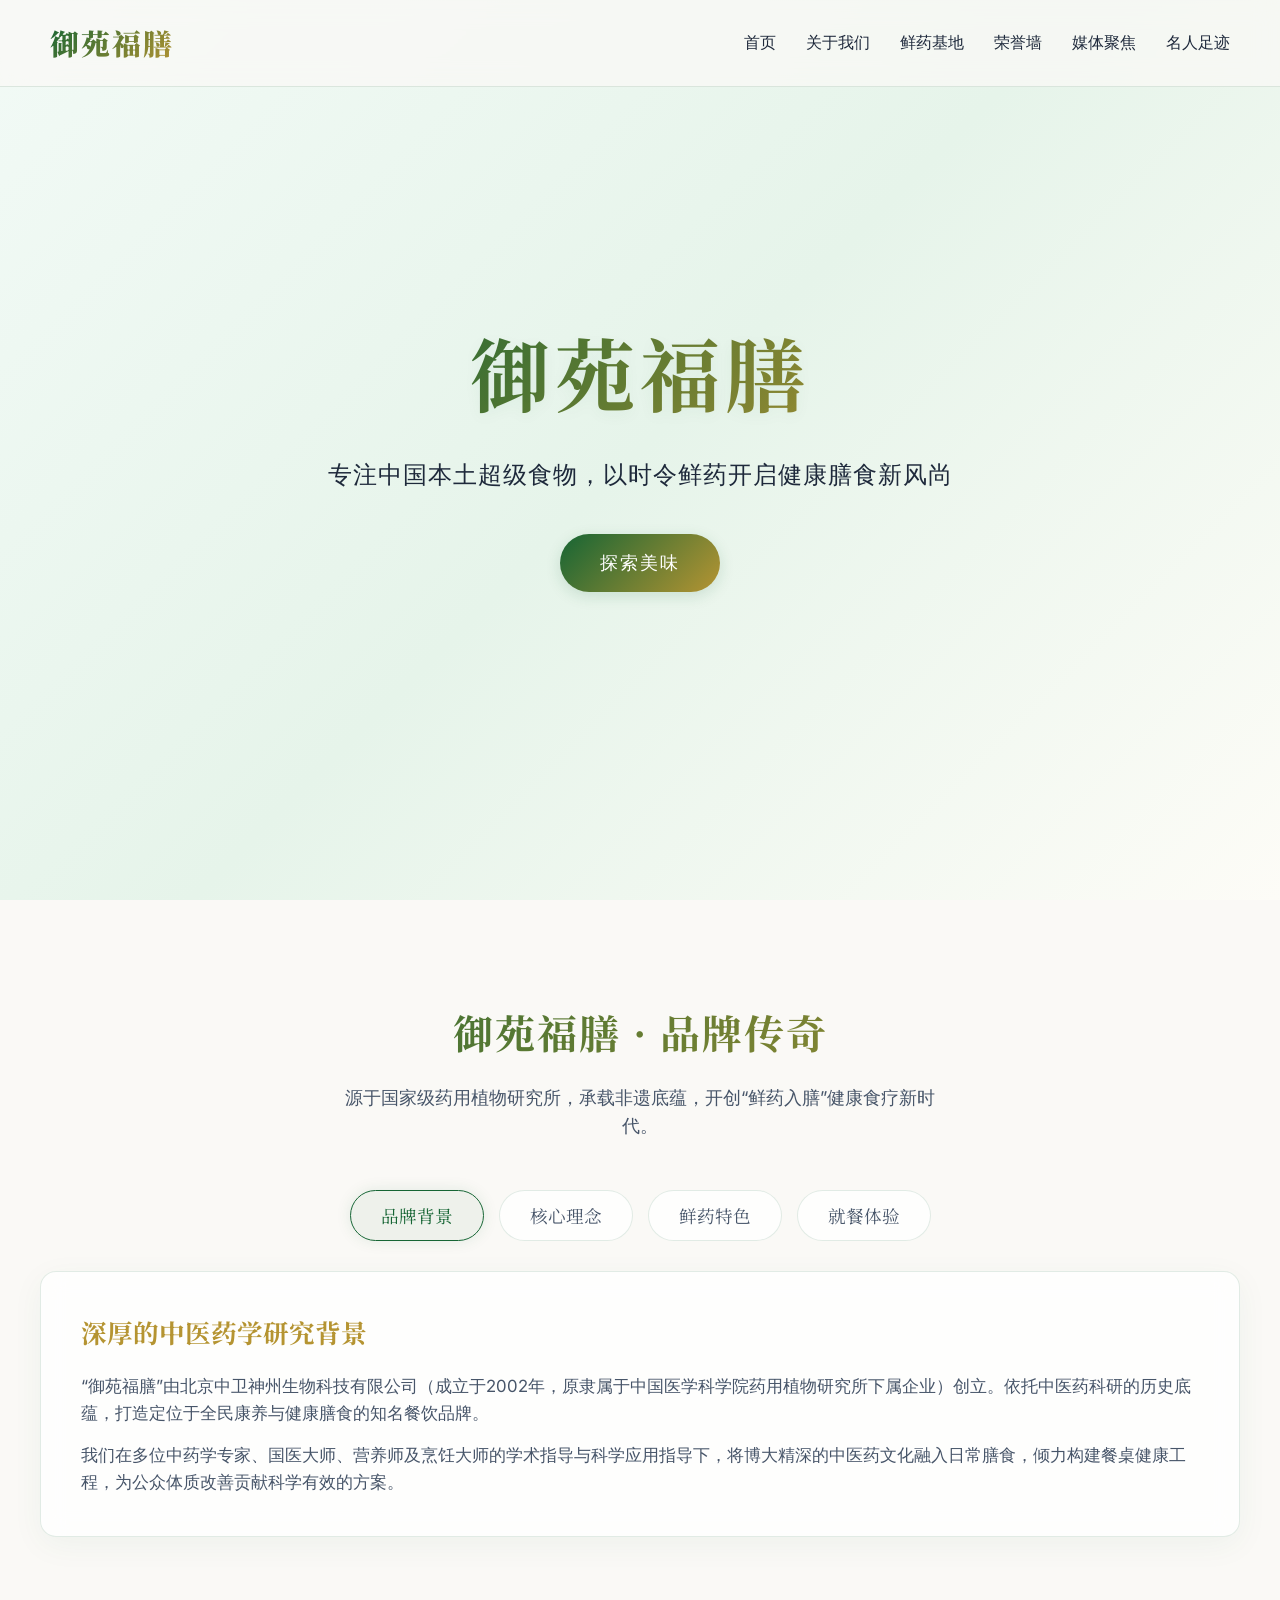
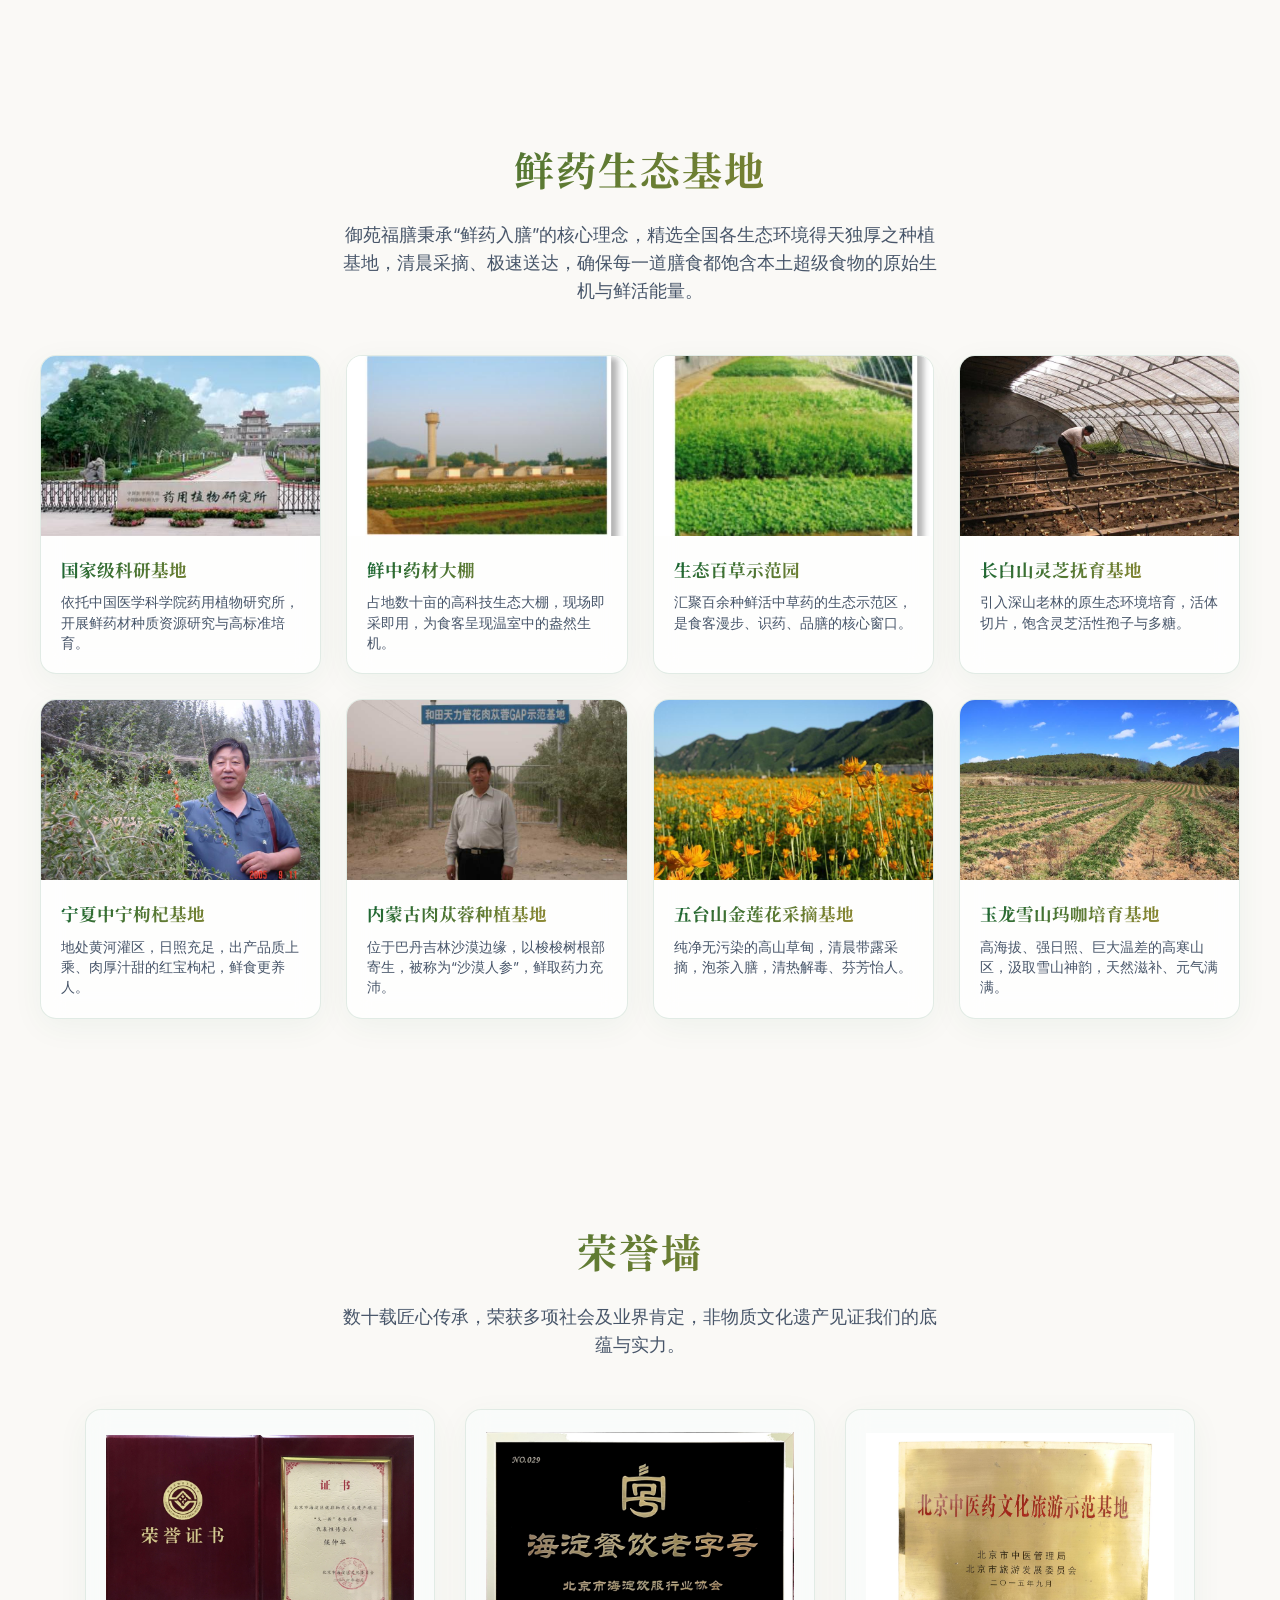
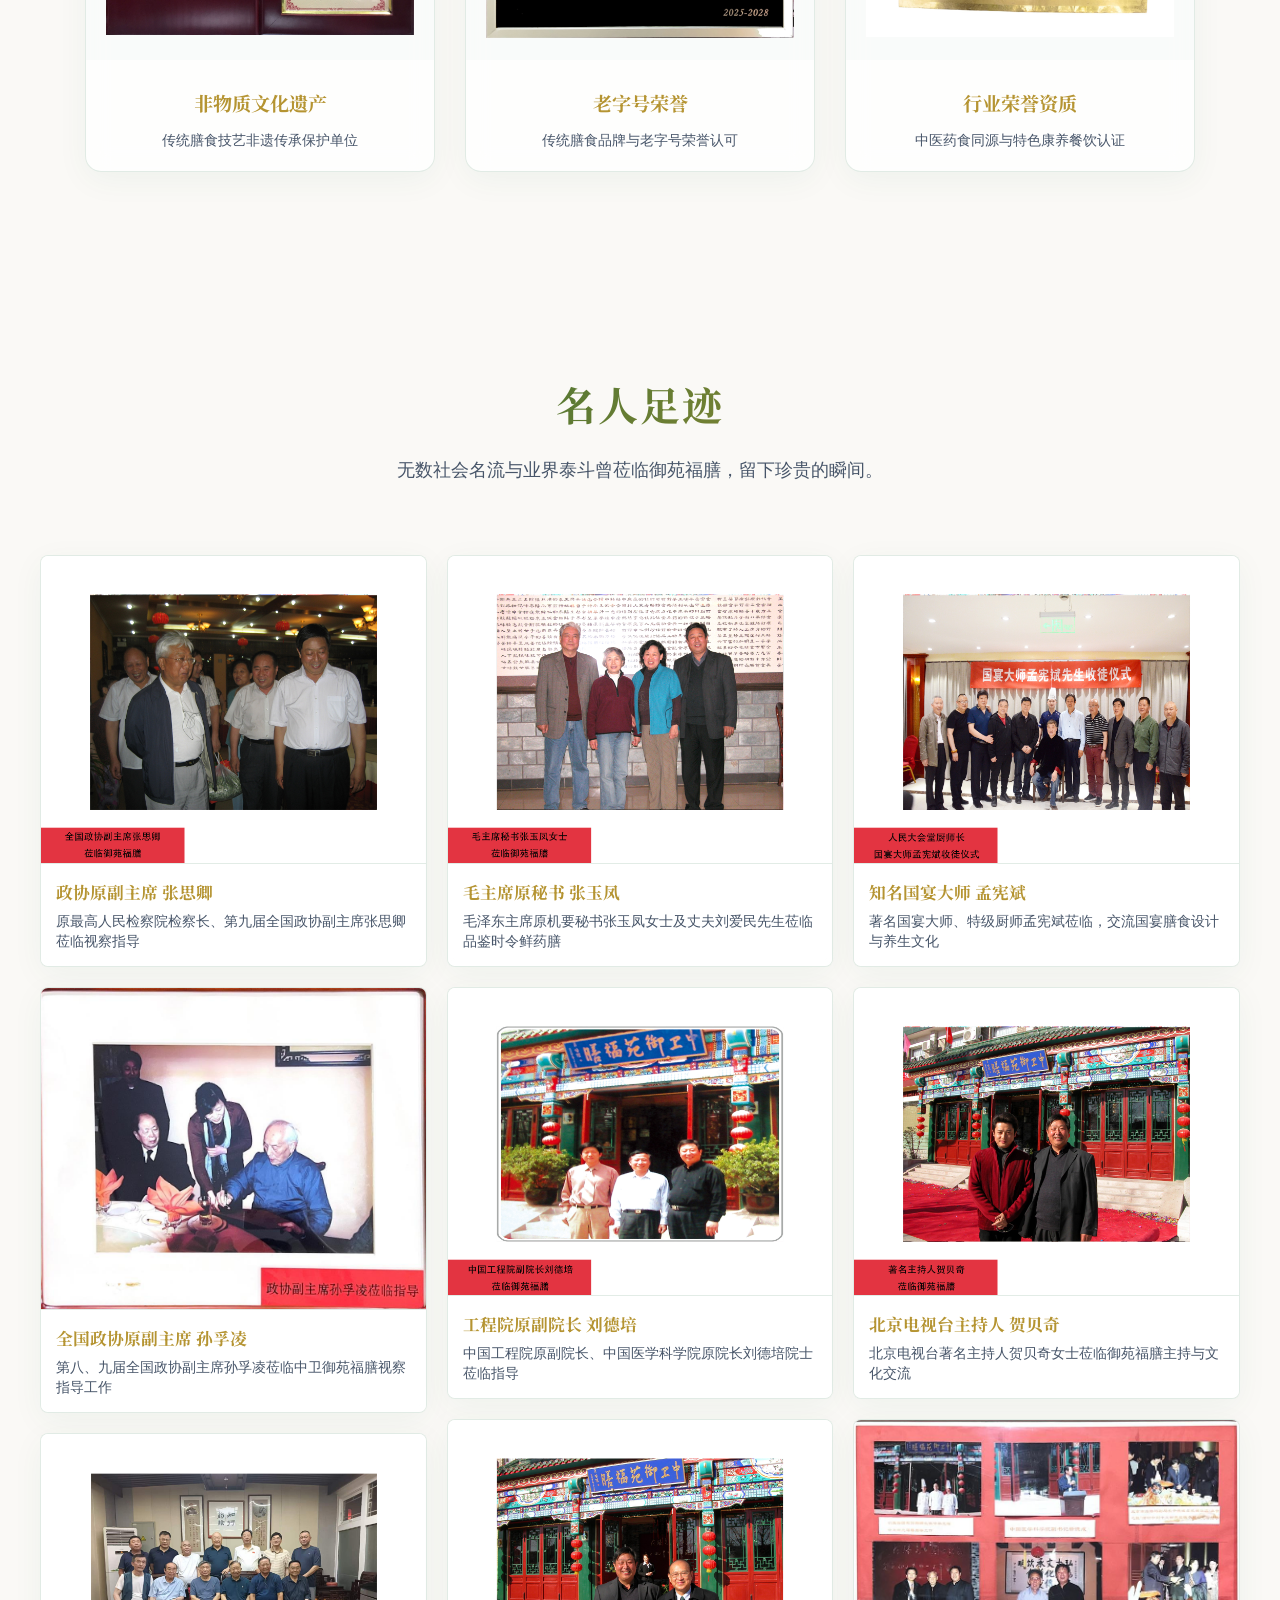
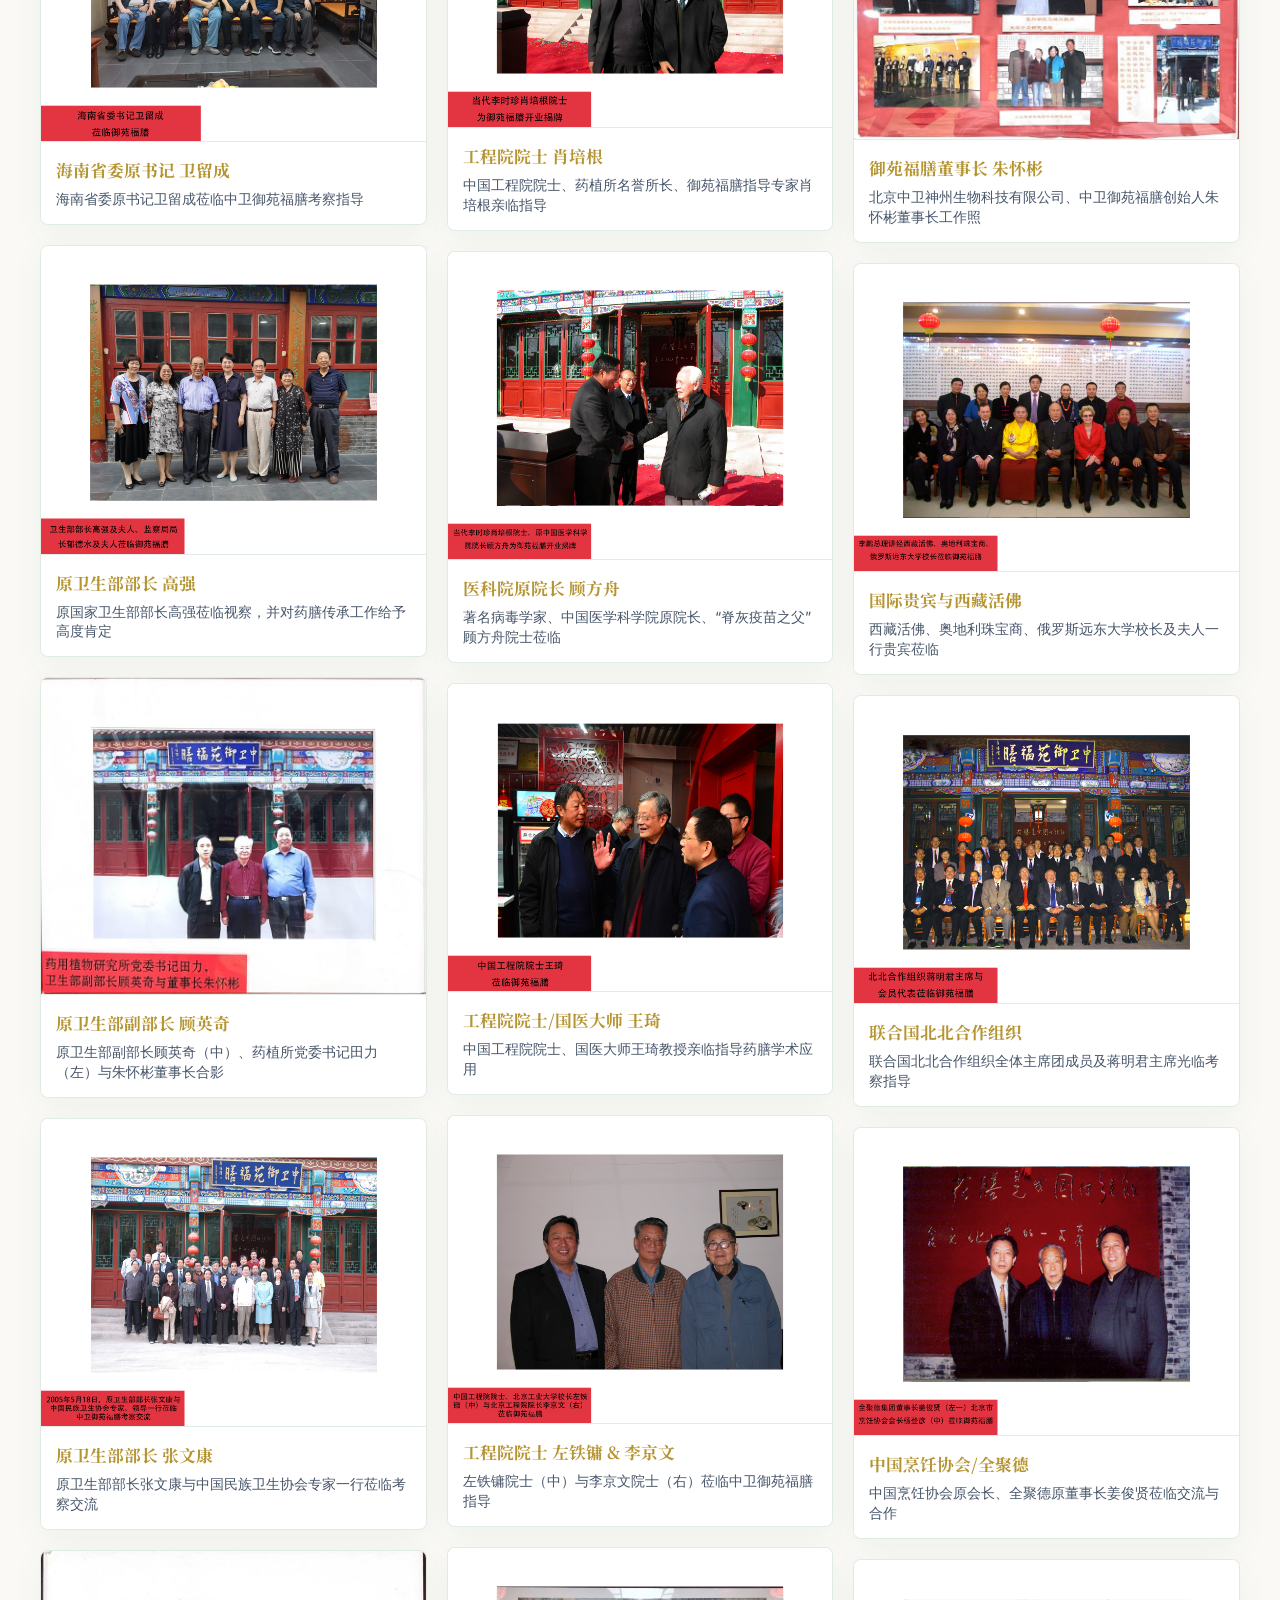
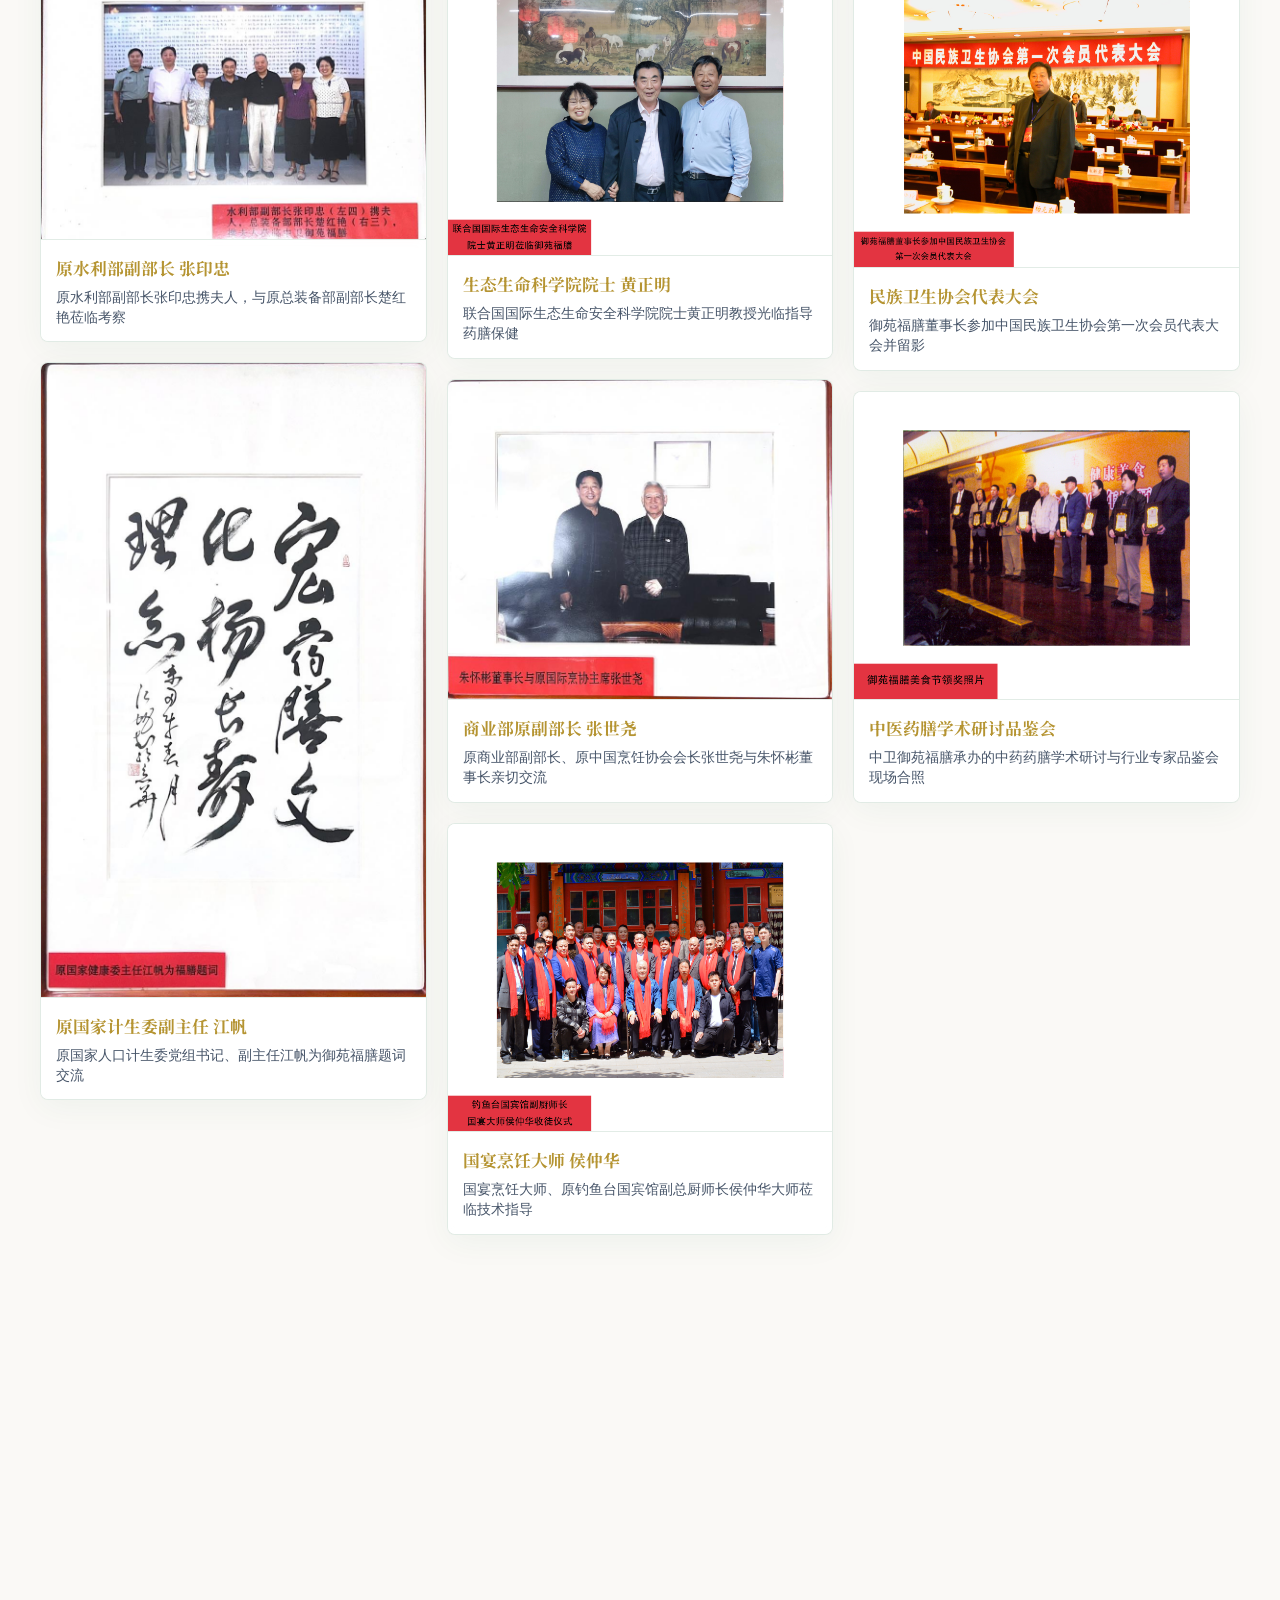
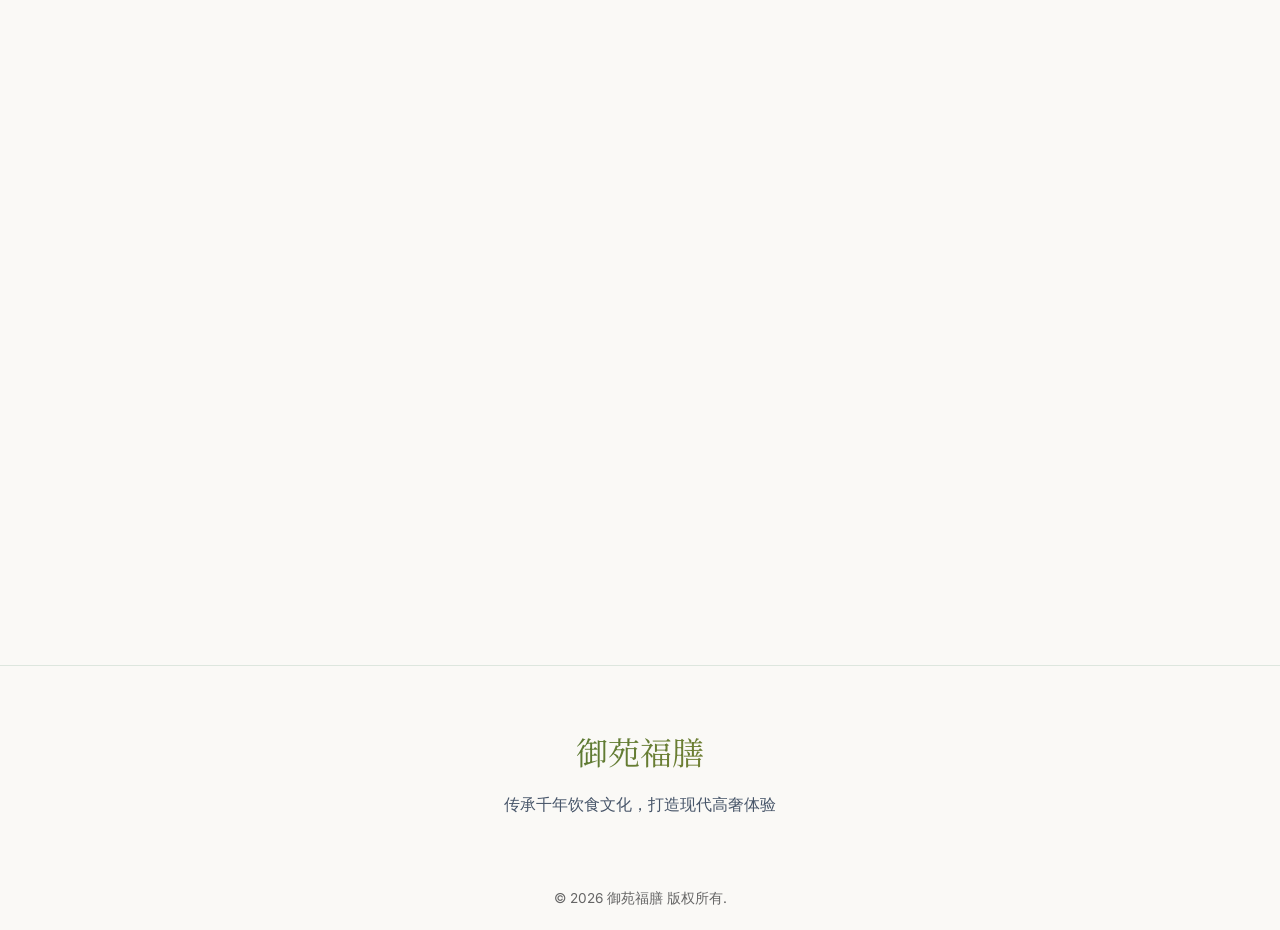
==== index.html @ 26eb7da8 "fix: restore original affiliation with IMPLAD and remove independent operational mention" ====
<!DOCTYPE html>
<html lang="zh-CN">
<head>
    <meta charset="UTF-8">
    <meta name="viewport" content="width=device-width, initial-scale=1.0">
    <title>御苑福膳 - 鲜药入膳，本土超级食物与健康饮食</title>
    <meta name="description" content="御苑福膳秉承“鲜药入膳”核心理念，专注于中国本土超级食物与时令健康饮食。现采鲜用，锁住草木的原始生机与鲜活能量。">
    <link rel="preconnect" href="https://fonts.googleapis.com">
    <link rel="preconnect" href="https://fonts.gstatic.com" crossorigin>
    <link href="https://fonts.googleapis.com/css2?family=Noto+Serif+SC:wght@400;700;900&family=Inter:wght@300;400;600&display=swap" rel="stylesheet">
    <link rel="stylesheet" href="css/styles.css">
</head>
<body>
    <!-- Background overlay for rich aesthetics -->
    <div class="bg-gradient-overlay"></div>

    <!-- Header -->
    <header id="header" class="glass-header">
        <div class="logo">御苑福膳</div>
        <nav>
            <ul class="nav-links">
                <li><a href="#hero">首页</a></li>
                <li><a href="#about">关于我们</a></li>
                <li><a href="#bases">鲜药基地</a></li>
                <li><a href="#honor">荣誉墙</a></li>
                <li><a href="#media">媒体聚焦</a></li>
                <li><a href="#celebrities">名人足迹</a></li>
            </ul>
        </nav>
    </header>

    <!-- Hero Section -->
    <section id="hero" class="hero-section">
        <div class="hero-content reveal">
            <h1 class="hero-title">御苑福膳</h1>
            <p class="hero-subtitle">专注中国本土超级食物，以时令鲜药开启健康膳食新风尚</p>
            <a href="#about" class="cta-button">探索美味</a>
        </div>
    </section>

    <!-- About Section -->
    <section id="about" class="section about-section">
        <div class="container reveal">
            <h2 class="section-title">御苑福膳 · 品牌传奇</h2>
            <p class="section-desc">源于国家级药用植物研究所，承载非遗底蕴，开创“鲜药入膳”健康食疗新时代。</p>
            
            <div class="about-tabs-container">
                <div class="about-tabs-header">
                    <button class="tab-btn active" data-tab="bg">品牌背景</button>
                    <button class="tab-btn" data-tab="philosophy">核心理念</button>
                    <button class="tab-btn" data-tab="features">鲜药特色</button>
                    <button class="tab-btn" data-tab="experience">就餐体验</button>
                </div>
                
                <div class="about-tabs-content">
                    <!-- 品牌背景 -->
                    <div class="tab-pane active" id="bg">
                        <div class="glass-card tab-card">
                            <h3>深厚的中医药学研究背景</h3>
                            <p>“御苑福膳”由北京中卫神州生物科技有限公司（成立于2002年，原隶属于中国医学科学院药用植物研究所下属企业）创立。依托中医药科研的历史底蕴，打造定位于全民康养与健康膳食的知名餐饮品牌。</p>
                            <p>我们在多位中药学专家、国医大师、营养师及烹饪大师的学术指导与科学应用指导下，将博大精深的中医药文化融入日常膳食，倾力构建餐桌健康工程，为公众体质改善贡献科学有效的方案。</p>
                        </div>
                    </div>
                    
                    <!-- 核心理念 -->
                    <div class="tab-pane" id="philosophy">
                        <div class="glass-card tab-card grid-2">
                            <div class="info-block">
                                <h3>企业文化与定位</h3>
                                <ul>
                                    <li><strong>企业愿景：</strong>成为中国中医药膳食康养应用的领航企业</li>
                                    <li><strong>品牌使命：</strong>弘扬中医药膳食文化，提升公众健康体质</li>
                                    <li><strong>核心价值：</strong>传承历史·创新发展，履行社会责任，实现合作共赢</li>
                                </ul>
                            </div>
                            <div class="info-block">
                                <h3>首创“鲜药入膳”</h3>
                                <p>作为<strong>“中国鲜药入膳第一家”</strong>，我们创新融合了《中医药饮食理论》、《中医服食养生理论》与《食疗理论》，开创了针对男女老幼、四季二十四节气的时令方、养生方与食疗方，让药膳真正走进广普人群的日常生活。</p>
                            </div>
                        </div>
                    </div>
                    
                    <!-- 鲜药特色 -->
                    <div class="tab-pane" id="features">
                        <div class="glass-card tab-card grid-2">
                            <div class="info-block">
                                <h3>鲜药入膳 · 现采现用</h3>
                                <p>御苑福膳最大的特色在于一个<strong>“鲜”</strong>字。我们直接依托高标准的鲜药材生态种植基地与大棚现场，做到现采现用，保留药材最为本真、活跃的生命力。</p>
                                <div class="herb-tags">
                                    <span>🌿 藿香</span>
                                    <span>🌿 紫苏</span>
                                    <span>🌿 玉竹</span>
                                    <span>🌿 薏苡仁</span>
                                    <span>🌿 地黄</span>
                                    <span>🌿 天麻</span>
                                    <span>🌿 金莲花</span>
                                    <span>🌿 灵芝</span>
                                    <span>🌿 西洋参</span>
                                </div>
                            </div>
                            <div class="info-block" style="display: flex; align-items: center; justify-content: center;">
                                <div class="base-card glass-card hover-glow" style="margin: 0; width: 100%; border-radius: 12px; cursor: pointer; overflow: hidden;">
                                    <img src="assets/images/基地/科研基地.jpg" alt="国家级中药研发生态基地一览" class="base-img" style="height: 180px; width: 100%; object-fit: cover; padding: 0; background: rgba(0,0,0,0.05);">
                                    <div class="base-info" style="padding: 12px 15px; text-align: left;">
                                        <h3 style="font-size: 1.05rem; margin-bottom: 5px; color: var(--primary-gold);">国家级鲜中药材基地一览</h3>
                                        <p style="font-size: 0.82rem; line-height: 1.3; margin: 0; color: var(--text-muted);">涵盖肖培根院士学术指导的灵芝、金莲花、枸杞等全国研发生态基地</p>
                                    </div>
                                </div>
                            </div>
                        </div>
                    </div>
                    
                    <!-- 就餐体验 -->
                    <div class="tab-pane" id="experience">
                        <div class="glass-card tab-card">
                            <h3>百草之中 独特的药膳艺术</h3>
                            <p>在御苑福膳，就餐不仅是一场味觉盛宴，更是一次文化洗礼。餐厅坐落于百草花园之中，设有独具特色的百草长廊与富有中药文化韵味的包间。</p>
                            <p><strong>堂食讲解服务：</strong>每一道鲜药膳上桌，均有专业讲解——带您亲手认识食材，了解其背后的中药典故与养生机理，真正做到“品其味道，知其文化”。</p>
                        </div>
                    </div>
                </div>
            </div>
        </div>
    </section>

    <!-- Bases Section -->
    <section id="bases" class="section bases-section">
        <div class="container reveal">
            <h2 class="section-title">鲜药生态基地</h2>
            <p class="section-desc">御苑福膳秉承“鲜药入膳”的核心理念，精选全国各生态环境得天独厚之种植基地，清晨采摘、极速送达，确保每一道膳食都饱含本土超级食物的原始生机与鲜活能量。</p>
            <div class="bases-grid">
                <!-- Base 1 -->
                <div class="base-card glass-card hover-glow">
                    <div class="base-img-container">
                        <img src="assets/images/基地/科研基地.jpg" alt="国家级科研基地" class="base-img" loading="lazy">
                    </div>
                    <div class="base-info">
                        <h3>国家级科研基地</h3>
                        <p>依托中国医学科学院药用植物研究所，开展鲜药材种质资源研究与高标准培育。</p>
                    </div>
                </div>
                <!-- Base 2 -->
                <div class="base-card glass-card hover-glow">
                    <div class="base-img-container">
                        <img src="assets/images/基地/鲜药材基地1.jpg" alt="鲜中药材大棚" class="base-img" loading="lazy">
                    </div>
                    <div class="base-info">
                        <h3>鲜中药材大棚</h3>
                        <p>占地数十亩的高科技生态大棚，现场即采即用，为食客呈现温室中的盎然生机。</p>
                    </div>
                </div>
                <!-- Base 3 -->
                <div class="base-card glass-card hover-glow">
                    <div class="base-img-container">
                        <img src="assets/images/基地/鲜药材基地2.jpg" alt="生态百草示范园" class="base-img" loading="lazy">
                    </div>
                    <div class="base-info">
                        <h3>生态百草示范园</h3>
                        <p>汇聚百余种鲜活中草药的生态示范区，是食客漫步、识药、品膳的核心窗口。</p>
                    </div>
                </div>
                <!-- Base 4 -->
                <div class="base-card glass-card hover-glow">
                    <div class="base-img-container">
                        <img src="assets/images/基地/灵芝基地.jpg" alt="长白山灵芝抚育基地" class="base-img" loading="lazy">
                    </div>
                    <div class="base-info">
                        <h3>长白山灵芝抚育基地</h3>
                        <p>引入深山老林的原生态环境培育，活体切片，饱含灵芝活性孢子与多糖。</p>
                    </div>
                </div>
                <!-- Base 5 -->
                <div class="base-card glass-card hover-glow">
                    <div class="base-img-container">
                        <img src="assets/images/基地/枸杞基地.jpg" alt="宁夏中宁枸杞基地" class="base-img" loading="lazy">
                    </div>
                    <div class="base-info">
                        <h3>宁夏中宁枸杞基地</h3>
                        <p>地处黄河灌区，日照充足，出产品质上乘、肉厚汁甜的红宝枸杞，鲜食更养人。</p>
                    </div>
                </div>
                <!-- Base 6 -->
                <div class="base-card glass-card hover-glow">
                    <div class="base-img-container">
                        <img src="assets/images/基地/肉苁蓉基地.jpg" alt="内蒙古肉苁蓉种植基地" class="base-img" loading="lazy">
                    </div>
                    <div class="base-info">
                        <h3>内蒙古肉苁蓉种植基地</h3>
                        <p>位于巴丹吉林沙漠边缘，以梭梭树根部寄生，被称为“沙漠人参”，鲜取药力充沛。</p>
                    </div>
                </div>
                <!-- Base 7 -->
                <div class="base-card glass-card hover-glow">
                    <div class="base-img-container">
                        <img src="assets/images/基地/金莲花基地.jpg" alt="五台山金莲花采摘基地" class="base-img" loading="lazy">
                    </div>
                    <div class="base-info">
                        <h3>五台山金莲花采摘基地</h3>
                        <p>纯净无污染的高山草甸，清晨带露采摘，泡茶入膳，清热解毒、芬芳怡人。</p>
                    </div>
                </div>
                <!-- Base 8 -->
                <div class="base-card glass-card hover-glow">
                    <div class="base-img-container">
                        <img src="assets/images/基地/玛咖基地.jpg" alt="玉龙雪山玛咖培育基地" class="base-img" loading="lazy">
                    </div>
                    <div class="base-info">
                        <h3>玉龙雪山玛咖培育基地</h3>
                        <p>高海拔、强日照、巨大温差的高寒山区，汲取雪山神韵，天然滋补、元气满满。</p>
                    </div>
                </div>
            </div>
        </div>
    </section>

    <!-- Honor Wall Section -->
    <section id="honor" class="section honor-section">
        <div class="container reveal">
            <h2 class="section-title">荣誉墙</h2>
            <p class="section-desc">数十载匠心传承，荣获多项社会及业界肯定，非物质文化遗产见证我们的底蕴与实力。</p>
            <div class="honor-grid">
                <div class="honor-card glass-card hover-glow">
                    <img src="assets/images/非遗证书.jpg" alt="非物质文化遗产证书" class="honor-img">
                    <div class="honor-info">
                        <h3>非物质文化遗产</h3>
                        <p>传统膳食技艺非遗传承保护单位</p>
                    </div>
                </div>
                <div class="honor-card glass-card hover-glow">
                    <img src="assets/images/老字号.jpg" alt="老字号荣誉证书" class="honor-img">
                    <div class="honor-info">
                        <h3>老字号荣誉</h3>
                        <p>传统膳食品牌与老字号荣誉认可</p>
                    </div>
                </div>
                <div class="honor-card glass-card hover-glow">
                    <img src="assets/images/荣誉.JPG" alt="行业荣誉牌匾" class="honor-img">
                    <div class="honor-info">
                        <h3>行业荣誉资质</h3>
                        <p>中医药食同源与特色康养餐饮认证</p>
                    </div>
                </div>
            </div>
        </div>
    </section>



    <!-- Celebrity Photo Wall Section -->
    <section id="celebrities" class="section celebrity-section">
        <div class="container reveal">
            <h2 class="section-title">名人足迹</h2>
            <p class="section-desc">无数社会名流与业界泰斗曾莅临御苑福膳，留下珍贵的瞬间。</p>
            
            <div class="masonry-grid" id="photo-wall">
                <!-- ================= 1. 政治与历史要员 ================= -->
                <!-- 张思卿 -->
                <div class="masonry-item glass-card photo-card">
                    <img src="assets/images/张思卿.jpg" alt="张思卿" loading="lazy">
                    <div class="photo-caption">
                        <h4>政协原副主席 张思卿</h4>
                        <p>原最高人民检察院检察长、第九届全国政协副主席张思卿莅临视察指导</p>
                    </div>
                </div>
                <!-- 孙孚凌 -->
                <div class="masonry-item glass-card photo-card">
                    <img src="assets/images/孙孚凌.jpg" alt="孙孚凌" loading="lazy">
                    <div class="photo-caption">
                        <h4>全国政协原副主席 孙孚凌</h4>
                        <p>第八、九届全国政协副主席孙孚凌莅临中卫御苑福膳视察指导工作</p>
                    </div>
                </div>
                <!-- 卫留成 -->
                <div class="masonry-item glass-card photo-card">
                    <img src="assets/images/海南省委书记卫留成莅临御苑福膳.jpg" alt="卫留成" loading="lazy">
                    <div class="photo-caption">
                        <h4>海南省委原书记 卫留成</h4>
                        <p>海南省委原书记卫留成莅临中卫御苑福膳考察指导</p>
                    </div>
                </div>
                <!-- 高强 -->
                <div class="masonry-item glass-card photo-card">
                    <img src="assets/images/高强.jpg" alt="高强" loading="lazy">
                    <div class="photo-caption">
                        <h4>原卫生部部长 高强</h4>
                        <p>原国家卫生部部长高强莅临视察，并对药膳传承工作给予高度肯定</p>
                    </div>
                </div>
                <!-- 顾英奇 -->
                <div class="masonry-item glass-card photo-card">
                    <img src="assets/images/顾英奇.jpg" alt="顾英奇" loading="lazy">
                    <div class="photo-caption">
                        <h4>原卫生部副部长 顾英奇</h4>
                        <p>原卫生部副部长顾英奇（中）、药植所党委书记田力（左）与朱怀彬董事长合影</p>
                    </div>
                </div>
                <!-- 张文康 -->
                <div class="masonry-item glass-card photo-card">
                    <img src="assets/images/2005年5月18日，原卫生部部长张文康与中国民族卫生协会专家、领导一行莅临中卫御苑福膳考察交流.jpg" alt="张文康" loading="lazy">
                    <div class="photo-caption">
                        <h4>原卫生部部长 张文康</h4>
                        <p>原卫生部部长张文康与中国民族卫生协会专家一行莅临考察交流</p>
                    </div>
                </div>
                <!-- 张印忠 -->
                <div class="masonry-item glass-card photo-card">
                    <img src="assets/images/张印忠.jpg" alt="张印忠" loading="lazy">
                    <div class="photo-caption">
                        <h4>原水利部副部长 张印忠</h4>
                        <p>原水利部副部长张印忠携夫人，与原总装备部副部长楚红艳莅临考察</p>
                    </div>
                </div>
                <!-- 江帆 -->
                <div class="masonry-item glass-card photo-card">
                    <img src="assets/images/江帆.jpg" alt="江帆" loading="lazy">
                    <div class="photo-caption">
                        <h4>原国家计生委副主任 江帆</h4>
                        <p>原国家人口计生委党组书记、副主任江帆为御苑福膳题词交流</p>
                    </div>
                </div>
                <!-- 张玉凤 -->
                <div class="masonry-item glass-card photo-card">
                    <img src="assets/images/张玉凤.jpg" alt="张玉凤" loading="lazy">
                    <div class="photo-caption">
                        <h4>毛主席原秘书 张玉凤</h4>
                        <p>毛泽东主席原机要秘书张玉凤女士及丈夫刘爱民先生莅临品鉴时令鲜药膳</p>
                    </div>
                </div>

                <!-- ================= 2. 科学、医学与中医药界专家 ================= -->
                <!-- 刘德培 -->
                <div class="masonry-item glass-card photo-card">
                    <img src="assets/images/中国工程院副院长刘德培莅临御苑福膳.jpg" alt="刘德培" loading="lazy">
                    <div class="photo-caption">
                        <h4>工程院原副院长 刘德培</h4>
                        <p>中国工程院原副院长、中国医学科学院原院长刘德培院士莅临指导</p>
                    </div>
                </div>
                <!-- 肖培根 -->
                <div class="masonry-item glass-card photo-card">
                    <img src="assets/images/肖培根院士.jpg" alt="肖培根" loading="lazy">
                    <div class="photo-caption">
                        <h4>工程院院士 肖培根</h4>
                        <p>中国工程院院士、药植所名誉所长、御苑福膳指导专家肖培根亲临指导</p>
                    </div>
                </div>
                <!-- 顾方舟 -->
                <div class="masonry-item glass-card photo-card">
                    <img src="assets/images/顾方舟.jpg" alt="顾方舟" loading="lazy">
                    <div class="photo-caption">
                        <h4>医科院原院长 顾方舟</h4>
                        <p>著名病毒学家、中国医学科学院原院长、“脊灰疫苗之父”顾方舟院士莅临</p>
                    </div>
                </div>
                <!-- 王琦 -->
                <div class="masonry-item glass-card photo-card">
                    <img src="assets/images/中国工程院院士王琦莅临御苑福膳.jpg" alt="王琦" loading="lazy">
                    <div class="photo-caption">
                        <h4>工程院院士/国医大师 王琦</h4>
                        <p>中国工程院院士、国医大师王琦教授亲临指导药膳学术应用</p>
                    </div>
                </div>
                <!-- 左铁镛与李京文 -->
                <div class="masonry-item glass-card photo-card">
                    <img src="assets/images/中国工程院院士、北京工业大学校长左铁镛（中）与北京工程院院长李京文（右） 莅临御苑福膳.jpg" alt="左铁镛 李京文" loading="lazy">
                    <div class="photo-caption">
                        <h4>工程院院士 左铁镛 & 李京文</h4>
                        <p>左铁镛院士（中）与李京文院士（右）莅临中卫御苑福膳指导</p>
                    </div>
                </div>
                <!-- 黄正明 -->
                <div class="masonry-item glass-card photo-card">
                    <img src="assets/images/黄正明院士.jpg" alt="黄正明" loading="lazy">
                    <div class="photo-caption">
                        <h4>生态生命科学院院士 黄正明</h4>
                        <p>联合国国际生态生命安全科学院院士黄正明教授光临指导药膳保健</p>
                    </div>
                </div>

                <!-- ================= 3. 专业领域与媒体名流 ================= -->
                <!-- 张世尧 -->
                <div class="masonry-item glass-card photo-card">
                    <img src="assets/images/张世尧.jpg" alt="张世尧" loading="lazy">
                    <div class="photo-caption">
                        <h4>商业部原副部长 张世尧</h4>
                        <p>原商业部副部长、原中国烹饪协会会长张世尧与朱怀彬董事长亲切交流</p>
                    </div>
                </div>
                <!-- 侯仲华 -->
                <div class="masonry-item glass-card photo-card">
                    <img src="assets/images/侯仲华.jpg" alt="侯仲华" loading="lazy">
                    <div class="photo-caption">
                        <h4>国宴烹饪大师 侯仲华</h4>
                        <p>国宴烹饪大师、原钓鱼台国宾馆副总厨师长侯仲华大师莅临技术指导</p>
                    </div>
                </div>
                <!-- 孟宪斌 -->
                <div class="masonry-item glass-card photo-card">
                    <img src="assets/images/孟宪斌.jpg" alt="孟宪斌" loading="lazy">
                    <div class="photo-caption">
                        <h4>知名国宴大师 孟宪斌</h4>
                        <p>著名国宴大师、特级厨师孟宪斌莅临，交流国宴膳食设计与养生文化</p>
                    </div>
                </div>
                <!-- 贺贝奇 -->
                <div class="masonry-item glass-card photo-card">
                    <img src="assets/images/著名主持人贺贝奇莅临御苑福膳.jpg" alt="贺贝奇" loading="lazy">
                    <div class="photo-caption">
                        <h4>北京电视台主持人 贺贝奇</h4>
                        <p>北京电视台著名主持人贺贝奇女士莅临御苑福膳主持与文化交流</p>
                    </div>
                </div>
                <!-- 朱怀彬 -->
                <div class="masonry-item glass-card photo-card">
                    <img src="assets/images/朱怀彬.jpg" alt="朱怀彬" loading="lazy">
                    <div class="photo-caption">
                        <h4>御苑福膳董事长 朱怀彬</h4>
                        <p>北京中卫神州生物科技有限公司、中卫御苑福膳创始人朱怀彬董事长工作照</p>
                    </div>
                </div>

                <!-- ================= 4. 团体合照、外宾与活动 ================= -->
                <!-- 西藏活佛及外宾 -->
                <div class="masonry-item glass-card photo-card">
                    <img src="assets/images/西藏活佛、奥地利珠宝商、俄罗斯远东大学及夫人.jpg" alt="外宾与活佛" loading="lazy">
                    <div class="photo-caption">
                        <h4>国际贵宾与西藏活佛</h4>
                        <p>西藏活佛、奥地利珠宝商、俄罗斯远东大学校长及夫人一行贵宾莅临</p>
                    </div>
                </div>
                <!-- 北北合作组织 -->
                <div class="masonry-item glass-card photo-card">
                    <img src="assets/images/北北合作组织.jpg" alt="北北合作组织" loading="lazy">
                    <div class="photo-caption">
                        <h4>联合国北北合作组织</h4>
                        <p>联合国北北合作组织全体主席团成员及蒋明君主席光临考察指导</p>
                    </div>
                </div>
                <!-- 全聚德 -->
                <div class="masonry-item glass-card photo-card">
                    <img src="assets/images/全聚德.jpg" alt="全聚德" loading="lazy">
                    <div class="photo-caption">
                        <h4>中国烹饪协会/全聚德</h4>
                        <p>中国烹饪协会原会长、全聚德原董事长姜俊贤莅临交流与合作</p>
                    </div>
                </div>
                <!-- 民族卫生协会大会 -->
                <div class="masonry-item glass-card photo-card">
                    <img src="assets/images/御苑福膳董事长参加中国民族卫生协会第一次会员代表大会.jpg" alt="代表大会" loading="lazy">
                    <div class="photo-caption">
                        <h4>民族卫生协会代表大会</h4>
                        <p>御苑福膳董事长参加中国民族卫生协会第一次会员代表大会并留影</p>
                    </div>
                </div>
                <!-- 未标题-1 -->
                <div class="masonry-item glass-card photo-card">
                    <img src="assets/images/未标题-1.jpg" alt="药膳品鉴研讨会" loading="lazy">
                    <div class="photo-caption">
                        <h4>中医药膳学术研讨品鉴会</h4>
                        <p>中卫御苑福膳承办的中药药膳学术研讨与行业专家品鉴会现场合照</p>
                    </div>
                </div>
            </div>
        </div>
    </section>

    <!-- Media Section -->
    <section id="media" class="section media-section">
        <div class="container reveal">
            <h2 class="section-title">媒体聚焦</h2>
            <p class="section-desc">御苑福膳“药食同源”与“鲜药入膳”新实践获得央视、北京卫视、新华社、人民网及多家权威媒体的报道。</p>
            
            <div class="media-tabs-header">
                <button class="media-tab-btn active" data-media-filter="all">全部报道</button>
                <button class="media-tab-btn" data-media-filter="cctv">央视 & 外宣</button>
                <button class="media-tab-btn" data-media-filter="brtv">北京卫视 (BRTV)</button>
                <button class="media-tab-btn" data-media-filter="press">图文 & 人物纪</button>
            </div>
            
            <div class="media-grid">
                <!-- CCTV & CGTN Group -->
                <div class="media-card glass-card hover-glow" data-category="cctv">
                    <div class="media-badge video">外宣报道</div>
                    <h3>CGTN 西语频道外宣专题</h3>
                    <p>“民生中国：药食同源的传统新实践”专题片面向全球播送，宣传御苑福膳鲜药入膳健康餐饮模式。</p>
                    <div style="display: flex; gap: 15px; flex-wrap: wrap;">
                        <a href="https://weibo.com/tv/show/1034:4874071587094551?from=old_pc_videoshow" target="_blank" class="media-link" style="padding-bottom: 0;">微博视频 ↗</a>
                        <a href="https://espanol.cgtn.com/news/2023-02-28/1630400188133986306/index.html%20" target="_blank" class="media-link" style="color: var(--primary-gold); padding-bottom: 0;">官方网页 ↗</a>
                    </div>
                </div>

                <div class="media-card glass-card hover-glow" data-category="cctv">
                    <div class="media-badge video">视频直播</div>
                    <h3>CCTV 央视频特别直播</h3>
                    <p>“以鲜药入膳，做十一假日美食”特别直播。央视知名主持人王曦梁亲临现场，录制药膳养生体验。</p>
                    <a href="https://www.yangshipin.cn/video/home?vid=u000011mgnb" target="_blank" class="media-link">前往央视频 ↗</a>
                </div>

                <div class="media-card glass-card hover-glow" data-category="cctv">
                    <div class="media-badge video">视频报道</div>
                    <h3>人民日报 App《万象中国》</h3>
                    <p>人民网与《万象中国》推出系列专题片“美味的药：良药可口，药食同源”，深度解构本土超级食物与鲜药入膳的独特魅力。</p>
                    <a href="https://wap.peopleapp.com/video/rmh32607698/rmh32607698" target="_blank" class="media-link">观看视频 ↗</a>
                </div>

                <div class="media-card glass-card hover-glow" data-category="cctv">
                    <div class="media-badge video">电视报道</div>
                    <h3>CCTV-10《味道》养生药膳</h3>
                    <p>快手“新华社快看”转发专题，点赞推荐御苑福膳为“北京首屈一指的养生药膳”。</p>
                    <span class="media-link" style="color: var(--text-muted); border: none; cursor: default;">新华社快看报道</span>
                </div>

                <div class="media-card glass-card hover-glow" data-category="cctv">
                    <div class="media-badge video">电视节目</div>
                    <h3>CCTV-1《夕阳红》清明美食</h3>
                    <p>2025年清明特别节目“浪漫节气·清明 -- 美食篇”，专访并探索传统二十四节气养生药膳技艺。</p>
                    <a href="https://tv.cctv.cn/2025/04/01/VIDEN6nnQKnbPtwBYxemV2hz250401.shtml?spm=C81395.P1fJ1RK9RcXH.EAAvCzhVPKf7.32" target="_blank" class="media-link">观看视频 ↗</a>
                </div>

                <div class="media-card glass-card hover-glow" data-category="cctv">
                    <div class="media-badge video">电视节目</div>
                    <h3>CCTV-1《夕阳红》谷雨美食</h3>
                    <p>2025年谷雨特别节目“浪漫节气·谷雨 -- 美食篇”，科普谷雨时节调理进补法及药理膳食调和。</p>
                    <a href="https://tv.cctv.cn/2025/04/19/VIDEhnWyrd3Vumy3KyGQz2rD250419.shtml" target="_blank" class="media-link">观看视频 ↗</a>
                </div>

                <div class="media-card glass-card hover-glow" data-category="cctv">
                    <div class="media-badge video">电视节目</div>
                    <h3>CCTV-1《夕阳红》立夏养生</h3>
                    <p>2025年立夏特别节目“浪漫节气·立夏 -- 美食养生”，传授立夏消暑、鲜药入膳的膳食方。</p>
                    <a href="https://tv.cctv.cn/2025/05/07/VIDE88ZlAMVmQnViGR7yhutI250507.shtml" target="_blank" class="media-link">观看视频 ↗</a>
                </div>

                <div class="media-card glass-card hover-glow" data-category="cctv">
                    <div class="media-badge video">电视节目</div>
                    <h3>CCTV-1《夕阳红>小满养生</h3>
                    <p>2025年小满特别节目“浪漫节气·小满 -- 美食养生”，现场连线介绍时令养心健脾食疗法。</p>
                    <a href="https://m.yangshipin.cn/portrait_video?vid=v000046rf1t&cid=ct0zpchir5wprcg&pageContext=btype%3Dforum%26cpid%3D18141107193779522%26ctype%3Dcpid%26from%3D100013%26state%3Dinit%26ts%3D1747970089%26vid%3Dv000046rf1t" target="_blank" class="media-link">前往央视频 ↗</a>
                </div>

                <!-- BRTV Group -->
                <div class="media-card glass-card hover-glow" data-category="brtv">
                    <div class="media-badge video">视频报道</div>
                    <h3>BRTV《气象观天下》清明美食</h3>
                    <p>北京电视台栏目组现场拍摄，特邀非遗传承人侯仲华大师作为特邀嘉宾讲解清明时令养生药膳。</p>
                    <a href="https://item.btime.com/23mqa66mteu42l7flcm8c6e93n9" target="_blank" class="media-link">观看视频 ↗</a>
                </div>

                <div class="media-card glass-card hover-glow" data-category="brtv">
                    <div class="media-badge video">视频报道</div>
                    <h3>BRTV《气象观天下》端午艾草</h3>
                    <p>端午节气特别节目“碧艾香蒲处处忙，五月初五艾草香”。现场拍摄端午艾草入膳与养生调理。</p>
                    <a href="https://item.btime.com/270npqm0c1bvg7skepued5bcn9t" target="_blank" class="media-link">观看视频 ↗</a>
                </div>

                <div class="media-card glass-card hover-glow" data-category="brtv">
                    <div class="media-badge video">视频报道</div>
                    <h3>BRTV《气象观天下》端午缠角粽</h3>
                    <p>端午节气特别科普“五月榴花妖艳烘，五色新丝缠角粽”，详细解密粽膳膳食养生知识。</p>
                    <a href="https://item.btime.com/279bbb6ojj52djsmjf02vpeu1l0" target="_blank" class="media-link">观看视频 ↗</a>
                </div>

                <div class="media-card glass-card hover-glow" data-category="brtv">
                    <div class="media-badge video">视频报道</div>
                    <h3>BRTV《气象观天下》惊蛰龙抬头</h3>
                    <p>惊蛰民俗养生节目“春雷响，万物长，惊蛰遇上龙抬头”，现场演示阳春惊蛰节气食疗膳食方案。</p>
                    <a href="https://item.btime.com/23pvickatrh00ij5tf3lotf1ck0" target="_blank" class="media-link">观看视频 ↗</a>
                </div>

                <div class="media-card glass-card hover-glow" data-category="brtv">
                    <div class="media-badge video">视频报道</div>
                    <h3>BRTV《气象观天下》话清明</h3>
                    <p>清明气象文化专题节目“人间四月天，寄情话清明”，详细解析清明假期前后的中医健康进补建议。</p>
                    <a href="https://item.btime.com/223t1jhs2icmtf45d9ii4fuqtgk" target="_blank" class="media-link">观看视频 ↗</a>
                </div>

                <div class="media-card glass-card hover-glow" data-category="brtv">
                    <div class="media-badge video">视频报道</div>
                    <h3>BRTV《气象观天下》冬至小团圆</h3>
                    <p>冬至气象科普特别节目“冬至大如年，人间小团圆”，细致讲解我国南北冬至药膳习俗与养生方。</p>
                    <a href="https://item.btime.com/276borr6am09639jlvj3s7tf9cd" target="_blank" class="media-link">观看视频 ↗</a>
                </div>

                <div class="media-card glass-card hover-glow" data-category="brtv">
                    <div class="media-badge video">视频报道</div>
                    <h3>BRTV《气象观天下》冬至好时光</h3>
                    <p>冬至民俗养生节目“围炉赏景话民俗，莫要辜负冬至好时光”，现场展示严冬进补的中医药理机制。</p>
                    <a href="https://item.btime.com/2616fo3cp25rj4g590qtn0iso1r" target="_blank" class="media-link">观看视频 ↗</a>
                </div>

                <!-- Press / Figure Profiles Group -->
                <div class="media-card glass-card hover-glow" data-category="press">
                    <div class="media-badge article">图文报道</div>
                    <h3>北京旅游网官方专题报道</h3>
                    <p>中卫御苑福膳成功入选“北京入境旅游新兴文化和旅游目的地”官方推荐名单（中医药健康篇）。</p>
                    <a href="https://www.visitbeijing.com.cn/article/4CWhenvvONV" target="_blank" class="media-link">阅读全文 ↗</a>
                </div>

                <div class="media-card glass-card hover-glow" data-category="press">
                    <div class="media-badge article">图文报道</div>
                    <h3>中新网人物纪 · 朱怀彬专题</h3>
                    <p>《走南闯北长垣人》系列报道之“朱怀彬：烟火京华”，专访董事长传承中医药膳精髓的奋斗轨迹。</p>
                    <a href="https://www.ha.chinanews.com.cn/news/khn/2024/0305/51851.shtml" target="_blank" class="media-link">阅读全文 ↗</a>
                </div>

                <div class="media-card glass-card hover-glow" data-category="press">
                    <div class="media-badge article">图文报道</div>
                    <h3>中新网人物纪 · 侯中华专题</h3>
                    <p>《走南闯北长垣人》系列报道之“侯中华：人生知味”，专访御苑福膳技术指导、国宴大师侯仲华工匠人生。</p>
                    <a href="https://www.ha.chinanews.com.cn/news/dfxw/2024/0219/51510.shtml" target="_blank" class="media-link">阅读全文 ↗</a>
                </div>

                <div class="media-card glass-card hover-glow" data-category="press">
                    <div class="media-badge article">图文报道</div>
                    <h3>中国日报 ·“爱心拐杖”项目</h3>
                    <p>温情讲述“餐从哪里来”——马连洼街道“爱心拐杖”云端老年食堂项目现场交流邀请会专题纪实。</p>
                    <a href="https://caijing.chinadaily.com.cn/a/202604/20/WS69e59226a310942cc49a8518.html" target="_blank" class="media-link">阅读全文 ↗</a>
                </div>

                <div class="media-card glass-card hover-glow" data-category="press">
                    <div class="media-badge article">学术课程</div>
                    <h3>《汉语桥》线上交流药膳课程</h3>
                    <p>线上交流团组项目，承录“探秘中医药膳养生密码——药食同源，膳以养生”中英双语系列视频课程。</p>
                    <span class="media-link" style="color: var(--text-muted); border: none; cursor: default;">中外线上交流合作课程</span>
                </div>
            </div>
        </div>
    </section>

    <!-- Footer -->
    <footer class="glass-footer">
        <div class="container">
            <div class="footer-content">
                <div class="footer-logo">御苑福膳</div>
                <p>传承千年饮食文化，打造现代高奢体验</p>
            </div>
            <div class="footer-bottom">
                <p>&copy; 2026 御苑福膳 版权所有.</p>
            </div>
        </div>
    </footer>

    <!-- Image Zoom Modal -->
    <div id="image-modal" class="modal">
        <span class="modal-close" id="modal-close-btn">&times;</span>
        <div class="modal-content-container">
            <img class="modal-content" id="modal-img" src="" alt="放大图片">
            <div id="modal-caption" class="modal-caption">
                <h4 id="modal-caption-title"></h4>
                <p id="modal-caption-desc"></p>
            </div>
        </div>
        <button class="modal-prev" id="modal-prev-btn" aria-label="上一张">&#10094;</button>
        <button class="modal-next" id="modal-next-btn" aria-label="下一张">&#10095;</button>
    </div>

    <script src="js/main.js"></script>
</body>
</html>
---- css/styles.css ----
:root {
    /* Color Palette */
    --bg-dark: #faf9f6; /* A clean, soft warm cream/white background */
    --bg-card: rgba(255, 255, 255, 0.8); /* Pure white glass card with high opacity */
    --primary-gold: #b59432; /* Elegant dark antique gold for headings */
    --primary-gold-dim: rgba(181, 148, 50, 0.15);
    --accent-red: #166534; /* High-end emerald green (replaces red) */
    --text-main: #1e293b; /* Dark slate gray for main text readability */
    --text-muted: #475569; /* Soft slate gray for descriptions */
    --border-glass: rgba(22, 101, 52, 0.12); /* Subtle green/gold border */

    /* Typography */
    --font-heading: 'Noto Serif SC', serif;
    --font-body: 'Inter', sans-serif;

    /* Spacing & Sizes */
    --max-width: 1200px;
    --section-padding: 100px 20px;
    
    /* Animation */
    --transition-smooth: all 0.4s cubic-bezier(0.25, 0.8, 0.25, 1);
}

* {
    margin: 0;
    padding: 0;
    box-sizing: border-box;
}

html {
    scroll-behavior: smooth;
}

body {
    background-color: var(--bg-dark);
    color: var(--text-main);
    font-family: var(--font-body);
    line-height: 1.6;
    overflow-x: hidden;
}

/* Background Overlay for Depth */
.bg-gradient-overlay {
    position: fixed;
    top: 0;
    left: 0;
    width: 100vw;
    height: 100vh;
    background: radial-gradient(circle at 15% 25%, rgba(22, 101, 52, 0.08) 0%, transparent 60%),
                radial-gradient(circle at 85% 75%, rgba(181, 148, 50, 0.08) 0%, transparent 60%),
                radial-gradient(circle at 50% 50%, rgba(250, 249, 246, 0.6) 0%, transparent 100%);
    z-index: -1;
    pointer-events: none;
}

/* Glassmorphism Utilities */
.glass-header {
    background: rgba(250, 249, 246, 0.75);
    backdrop-filter: blur(12px);
    -webkit-backdrop-filter: blur(12px);
    border-bottom: 1px solid var(--border-glass);
}

.glass-card {
    background: var(--bg-card);
    backdrop-filter: blur(12px);
    -webkit-backdrop-filter: blur(12px);
    border: 1px solid var(--border-glass);
    border-radius: 16px;
    box-shadow: 0 8px 32px 0 rgba(22, 101, 52, 0.05);
}

.hover-glow:hover {
    box-shadow: 0 10px 30px rgba(22, 101, 52, 0.08);
    border-color: rgba(22, 101, 52, 0.3);
}

/* Header */
header {
    position: fixed;
    top: 0;
    width: 100%;
    display: flex;
    justify-content: space-between;
    align-items: center;
    padding: 20px 50px;
    z-index: 1000;
    transition: var(--transition-smooth);
}

.logo {
    font-family: var(--font-heading);
    font-size: 1.8rem;
    font-weight: 900;
    background: linear-gradient(135deg, var(--accent-red) 0%, var(--primary-gold) 100%);
    -webkit-background-clip: text;
    -webkit-text-fill-color: transparent;
    letter-spacing: 2px;
}

nav ul {
    display: flex;
    list-style: none;
    gap: 30px;
}

nav a {
    color: var(--text-main);
    text-decoration: none;
    font-size: 1rem;
    font-weight: 400;
    transition: color 0.3s ease;
    position: relative;
}

nav a::after {
    content: '';
    position: absolute;
    width: 0;
    height: 2px;
    bottom: -5px;
    left: 0;
    background-color: var(--accent-red);
    transition: width 0.3s ease;
}

nav a:hover {
    color: var(--accent-red);
}

nav a:hover::after {
    width: 100%;
}

/* Container */
.container {
    max-width: var(--max-width);
    margin: 0 auto;
}

/* Typography */
h1, h2, h3 {
    font-family: var(--font-heading);
    color: var(--primary-gold);
}

.section-title {
    font-size: 2.5rem;
    text-align: center;
    margin-bottom: 20px;
    letter-spacing: 2px;
    background: linear-gradient(135deg, var(--accent-red) 0%, var(--primary-gold) 100%);
    -webkit-background-clip: text;
    -webkit-text-fill-color: transparent;
}

.section-desc {
    text-align: center;
    color: var(--text-muted);
    max-width: 600px;
    margin: 0 auto 50px;
    font-size: 1.1rem;
}

/* Hero Section */
.hero-section {
    height: 100vh;
    display: flex;
    align-items: center;
    justify-content: center;
    text-align: center;
    position: relative;
    background: linear-gradient(135deg, #f2faf6 0%, #e6f4ea 50%, #fdfcf7 100%);
}

.hero-title {
    font-size: 5rem;
    margin-bottom: 20px;
    background: linear-gradient(135deg, var(--accent-red) 0%, var(--primary-gold) 100%);
    -webkit-background-clip: text;
    -webkit-text-fill-color: transparent;
    text-shadow: 0 4px 15px rgba(22, 101, 52, 0.05);
    letter-spacing: 5px;
}

.hero-subtitle {
    font-size: 1.5rem;
    margin-bottom: 40px;
    color: var(--text-main);
    letter-spacing: 1px;
}

.cta-button {
    display: inline-block;
    padding: 15px 40px;
    background: linear-gradient(135deg, var(--accent-red) 0%, var(--primary-gold) 100%);
    color: #fff;
    border: none;
    border-radius: 30px;
    text-decoration: none;
    font-size: 1.1rem;
    text-transform: uppercase;
    letter-spacing: 2px;
    transition: var(--transition-smooth);
    box-shadow: 0 4px 15px rgba(22, 101, 52, 0.15);
}

.cta-button:hover {
    transform: translateY(-2px);
    box-shadow: 0 8px 25px rgba(22, 101, 52, 0.25);
    filter: brightness(1.05);
}

/* Sections General */
.section {
    padding: var(--section-padding);
}

/* About Section */
.about-text {
    padding: 50px;
    text-align: center;
    font-size: 1.1rem;
    color: var(--text-muted);
}

.about-text p {
    margin-bottom: 20px;
}

.about-text p:last-child {
    margin-bottom: 0;
}

/* Bases Section */
.bases-section {
    position: relative;
}

.bases-grid {
    display: grid;
    grid-template-columns: repeat(auto-fill, minmax(260px, 1fr));
    gap: 25px;
    margin-top: 40px;
}

.base-card {
    cursor: pointer;
    overflow: hidden;
    transition: var(--transition-smooth);
    display: flex;
    flex-direction: column;
}

.base-img-container {
    width: 100%;
    height: 180px;
    overflow: hidden;
    position: relative;
    background: rgba(22, 101, 52, 0.05);
}

.base-img {
    width: 100%;
    height: 100%;
    object-fit: cover;
    transition: transform 0.6s cubic-bezier(0.25, 0.8, 0.25, 1);
}

.base-card:hover .base-img {
    transform: scale(1.08);
}

.base-info {
    padding: 20px;
    flex-grow: 1;
    display: flex;
    flex-direction: column;
}

.base-info h3 {
    font-size: 1.1rem;
    margin-bottom: 8px;
    background: linear-gradient(135deg, var(--accent-red) 0%, var(--primary-gold) 100%);
    -webkit-background-clip: text;
    -webkit-text-fill-color: transparent;
}

.base-info p {
    font-size: 0.85rem;
    line-height: 1.5;
    color: var(--text-muted);
}

/* Honor Wall */
.honor-grid {
    display: flex;
    justify-content: center;
    gap: 30px;
    flex-wrap: wrap;
}

.honor-card {
    width: min(350px, 100%);
    overflow: hidden;
    text-align: center;
    transition: var(--transition-smooth);
}

.honor-img {
    width: 100%;
    height: 250px;
    object-fit: contain;
    padding: 20px;
    background: rgba(22, 101, 52, 0.02);
}

.honor-info {
    padding: 20px;
}

.honor-info h3 {
    font-size: 1.2rem;
    margin-bottom: 10px;
}

.honor-info p {
    font-size: 0.9rem;
    color: var(--text-muted);
}

/* Celebrity Photo Wall - Masonry Grid */
.masonry-grid {
    column-count: 3;
    column-gap: 20px;
    padding: 20px 0;
}

.photo-card {
    break-inside: avoid;
    margin-bottom: 20px;
    position: relative;
    overflow: hidden;
    cursor: pointer;
    border-radius: 8px; /* Slightly sharper for photos */
}

.photo-card img {
    width: 100%;
    display: block;
    transition: transform 0.6s cubic-bezier(0.25, 0.8, 0.25, 1);
}

.photo-caption {
    padding: 15px;
    background: rgba(255, 255, 255, 0.85);
    border-top: 1px solid var(--border-glass);
    text-align: left;
    backdrop-filter: blur(5px);
    -webkit-backdrop-filter: blur(5px);
}

.photo-caption h4 {
    color: var(--primary-gold);
    font-size: 1.05rem;
    margin-bottom: 5px;
    font-family: var(--font-heading);
    font-weight: bold;
}

.photo-caption p {
    color: var(--text-muted);
    font-size: 0.88rem;
    line-height: 1.4;
    margin: 0;
}

.photo-card:hover img,
.photo-card.active img {
    transform: scale(1.03);
}

/* Footer */
.glass-footer {
    background: rgba(250, 249, 246, 0.95);
    border-top: 1px solid var(--border-glass);
    padding: 60px 20px 20px;
    text-align: center;
}

.footer-logo {
    font-family: var(--font-heading);
    font-size: 2rem;
    background: linear-gradient(135deg, var(--accent-red) 0%, var(--primary-gold) 100%);
    -webkit-background-clip: text;
    -webkit-text-fill-color: transparent;
    margin-bottom: 15px;
}

.footer-content p {
    color: var(--text-muted);
    margin-bottom: 30px;
}

.contact-info p {
    margin-bottom: 10px;
    font-size: 0.95rem;
}

.footer-bottom {
    margin-top: 50px;
    padding-top: 20px;
    border-top: 1px solid rgba(255,255,255,0.05);
    color: #666;
    font-size: 0.85rem;
}

/* Scroll Animations (Intersection Observer Targets) */
.reveal {
    opacity: 0;
    transform: translateY(30px);
    transition: opacity 0.8s ease-out, transform 0.8s ease-out;
}

.reveal.active {
    opacity: 1;
    transform: translateY(0);
}

/* Responsive */
@media (max-width: 992px) {
    .masonry-grid {
        column-count: 2;
    }
    .hero-title {
        font-size: 4rem;
    }
}

@media (max-width: 768px) {
    header {
        position: absolute;
        padding: 20px 15px;
        flex-direction: column;
        gap: 12px;
    }
    
    .bases-grid {
        grid-template-columns: repeat(auto-fill, minmax(220px, 1fr));
        gap: 15px;
    }
    
    .nav-links {
        gap: 15px;
        flex-wrap: wrap;
        justify-content: center;
    }
    
    .masonry-grid {
        column-count: 1;
    }
    
    .hero-section {
        height: auto;
        min-height: 100vh;
        padding: 140px 20px 60px;
    }
    
    .hero-title {
        font-size: 2.8rem;
    }
    
    .hero-subtitle {
        font-size: 1.2rem;
    }
    
    .about-text {
        padding: 30px 15px;
    }
    
    .photo-caption {
        padding: 12px 10px;
    }
    
    .photo-caption h4 {
        font-size: 0.95rem;
    }
    
    .photo-caption p {
        font-size: 0.8rem;
    }
}

/* About Tabs */
.about-tabs-container {
    margin-top: 30px;
}

.about-tabs-header {
    display: flex;
    justify-content: center;
    gap: 15px;
    margin-bottom: 30px;
    flex-wrap: wrap;
}

.tab-btn {
    padding: 12px 30px;
    background: var(--bg-card);
    border: 1px solid var(--border-glass);
    color: var(--text-muted);
    font-family: var(--font-heading);
    font-size: 1.1rem;
    cursor: pointer;
    border-radius: 30px;
    transition: var(--transition-smooth);
}

.tab-btn:hover,
.tab-btn.active {
    color: var(--accent-red);
    border-color: var(--accent-red);
    box-shadow: 0 0 15px rgba(22, 101, 52, 0.1);
    background: rgba(22, 101, 52, 0.05);
}

.about-tabs-content {
    position: relative;
    min-height: 250px;
}

.tab-pane {
    display: none;
    animation: fadeIn 0.5s ease-in-out;
}

.tab-pane.active {
    display: block;
}

.tab-card {
    padding: 40px;
    text-align: left;
}

.tab-card h3 {
    margin-bottom: 20px;
    font-size: 1.6rem;
    font-weight: bold;
}

.tab-card p {
    margin-bottom: 15px;
    color: var(--text-muted);
    font-size: 1.05rem;
}

.tab-card p:last-child {
    margin-bottom: 0;
}

.tab-card.grid-2 {
    display: grid;
    grid-template-columns: 1fr 1fr;
    gap: 40px;
}

.info-block {
    text-align: left;
}

.info-block h3 {
    margin-bottom: 15px;
}

.info-block ul {
    list-style: none;
    padding-left: 0;
}

.info-block li {
    margin-bottom: 12px;
    color: var(--text-muted);
}

.info-block li strong {
    color: var(--primary-gold);
}

.herb-tags {
    display: flex;
    flex-wrap: wrap;
    gap: 12px;
    margin-top: 20px;
}

.herb-tags span {
    background: rgba(22, 101, 52, 0.06);
    color: var(--accent-red);
    border: 1px solid rgba(22, 101, 52, 0.15);
    padding: 8px 16px;
    border-radius: 20px;
    font-size: 0.95rem;
    transition: var(--transition-smooth);
}

.herb-tags span:hover {
    background: var(--accent-red);
    color: #fff;
    border-color: var(--accent-red);
}

@keyframes fadeIn {
    from { opacity: 0; transform: translateY(10px); }
    to { opacity: 1; transform: translateY(0); }
}

@media (max-width: 768px) {
    .tab-card.grid-2 {
        grid-template-columns: 1fr;
        gap: 30px;
    }
    
    .tab-card {
        padding: 30px 20px;
    }
    
    .tab-btn {
        padding: 10px 20px;
        font-size: 0.95rem;
    }
}

/* Media Section */
.media-tabs-header {
    display: flex;
    justify-content: center;
    gap: 15px;
    margin-bottom: 40px;
    flex-wrap: wrap;
}

.media-tab-btn {
    padding: 10px 25px;
    background: var(--bg-card);
    border: 1px solid var(--border-glass);
    color: var(--text-muted);
    font-family: var(--font-heading);
    font-size: 1rem;
    cursor: pointer;
    border-radius: 30px;
    transition: var(--transition-smooth);
}

.media-tab-btn:hover,
.media-tab-btn.active {
    color: var(--accent-red);
    border-color: var(--accent-red);
    box-shadow: 0 0 15px rgba(22, 101, 52, 0.1);
    background: rgba(22, 101, 52, 0.05);
}

.media-grid {
    display: grid;
    grid-template-columns: repeat(auto-fit, minmax(300px, 1fr));
    gap: 25px;
    margin-top: 30px;
}

.media-card {
    padding: 30px;
    display: flex;
    flex-direction: column;
    align-items: flex-start;
    text-align: left;
    position: relative;
    transition: var(--transition-smooth);
}

.media-badge {
    padding: 4px 10px;
    font-size: 0.8rem;
    border-radius: 4px;
    font-weight: bold;
    margin-bottom: 15px;
}

.media-badge.video {
    background: rgba(22, 101, 52, 0.1);
    color: var(--accent-red);
    border: 1px solid rgba(22, 101, 52, 0.25);
}

.media-badge.article {
    background: rgba(181, 148, 50, 0.15);
    color: var(--primary-gold);
    border: 1px solid var(--border-glass);
}

.media-card h3 {
    font-size: 1.25rem;
    margin-bottom: 12px;
    line-height: 1.4;
    color: var(--accent-red);
    font-family: var(--font-heading);
}

.media-card p {
    font-size: 0.95rem;
    color: var(--text-muted);
    margin-bottom: 25px;
    flex-grow: 1;
}

.media-link {
    color: var(--accent-red);
    text-decoration: none;
    font-weight: bold;
    font-size: 0.95rem;
    transition: var(--transition-smooth);
    border-bottom: 1px solid transparent;
    padding-bottom: 2px;
}

.media-link:hover {
    color: var(--primary-gold);
    border-color: var(--primary-gold);
}

/* Image Zoom Modal */
.modal {
    position: fixed;
    top: 0;
    left: 0;
    width: 100%;
    height: 100%;
    background-color: rgba(250, 249, 246, 0.96);
    backdrop-filter: blur(15px);
    -webkit-backdrop-filter: blur(15px);
    z-index: 2000;
    opacity: 0;
    visibility: hidden;
    transition: opacity 0.4s ease, visibility 0.4s ease;
    display: flex;
    flex-direction: column;
    justify-content: center;
    align-items: center;
    padding: 20px;
}

.modal.active {
    opacity: 1;
    visibility: visible;
}

.modal-content-container {
    max-width: 90%;
    max-height: 85%;
    display: flex;
    flex-direction: column;
    align-items: center;
    position: relative;
    transform: scale(0.9);
    transition: transform 0.4s cubic-bezier(0.25, 0.8, 0.25, 1);
}

.modal.active .modal-content-container {
    transform: scale(1);
}

.modal-content {
    max-width: 100%;
    max-height: 70vh;
    object-fit: contain;
    border-radius: 12px;
    border: 1.5px solid rgba(22, 101, 52, 0.2);
    box-shadow: 0 10px 40px rgba(22, 101, 52, 0.08), 0 0 30px rgba(181, 148, 50, 0.06);
    background: rgba(255, 255, 255, 0.6);
}

.modal-caption {
    margin-top: 20px;
    text-align: center;
    max-width: 600px;
    padding: 15px 25px;
    background: rgba(255, 255, 255, 0.9);
    border: 1px solid var(--border-glass);
    border-radius: 30px;
    backdrop-filter: blur(10px);
    -webkit-backdrop-filter: blur(10px);
    box-shadow: 0 4px 20px rgba(22, 101, 52, 0.04);
}

.modal-caption h4 {
    color: var(--accent-red);
    font-size: 1.2rem;
    margin-bottom: 8px;
    font-family: var(--font-heading);
    font-weight: 700;
}

.modal-caption p {
    color: var(--text-muted);
    font-size: 0.95rem;
    line-height: 1.5;
    margin: 0;
}

/* Close Button */
.modal-close {
    position: absolute;
    top: 30px;
    right: 40px;
    color: var(--text-muted);
    font-size: 40px;
    font-weight: 300;
    cursor: pointer;
    transition: var(--transition-smooth);
    width: 50px;
    height: 50px;
    display: flex;
    justify-content: center;
    align-items: center;
    border-radius: 50%;
    background: rgba(22, 101, 52, 0.03);
    border: 1px solid rgba(22, 101, 52, 0.08);
    z-index: 2100;
}

.modal-close:hover {
    color: var(--accent-red);
    background: rgba(22, 101, 52, 0.08);
    border-color: var(--accent-red);
    transform: rotate(90deg);
}

/* Navigation Buttons */
.modal-prev,
.modal-next {
    position: absolute;
    top: 50%;
    transform: translateY(-50%);
    background: rgba(255, 255, 255, 0.7);
    border: 1px solid var(--border-glass);
    color: var(--text-main);
    font-size: 24px;
    padding: 16px 20px;
    cursor: pointer;
    border-radius: 50%;
    transition: var(--transition-smooth);
    user-select: none;
    z-index: 2050;
    display: flex;
    justify-content: center;
    align-items: center;
    width: 60px;
    height: 60px;
}

.modal-prev {
    left: 40px;
}

.modal-next {
    right: 40px;
}

.modal-prev:hover,
.modal-next:hover {
    background: rgba(22, 101, 52, 0.08);
    border-color: var(--accent-red);
    color: var(--accent-red);
    box-shadow: 0 0 15px rgba(22, 101, 52, 0.1);
}

/* Responsive modal adjustments */
@media (max-width: 768px) {
    .modal-prev,
    .modal-next {
        width: 44px;
        height: 44px;
        font-size: 18px;
        padding: 10px;
        background: rgba(255, 255, 255, 0.9);
    }
    .modal-prev {
        left: 15px;
    }
    .modal-next {
        right: 15px;
    }
    .modal-close {
        top: 20px;
        right: 20px;
        width: 40px;
        height: 40px;
        font-size: 30px;
    }
    .modal-caption {
        padding: 12px 18px;
        border-radius: 20px;
        max-width: 95%;
    }
    .modal-caption h4 {
        font-size: 1.05rem;
    }
    .modal-caption p {
        font-size: 0.85rem;
    }
}
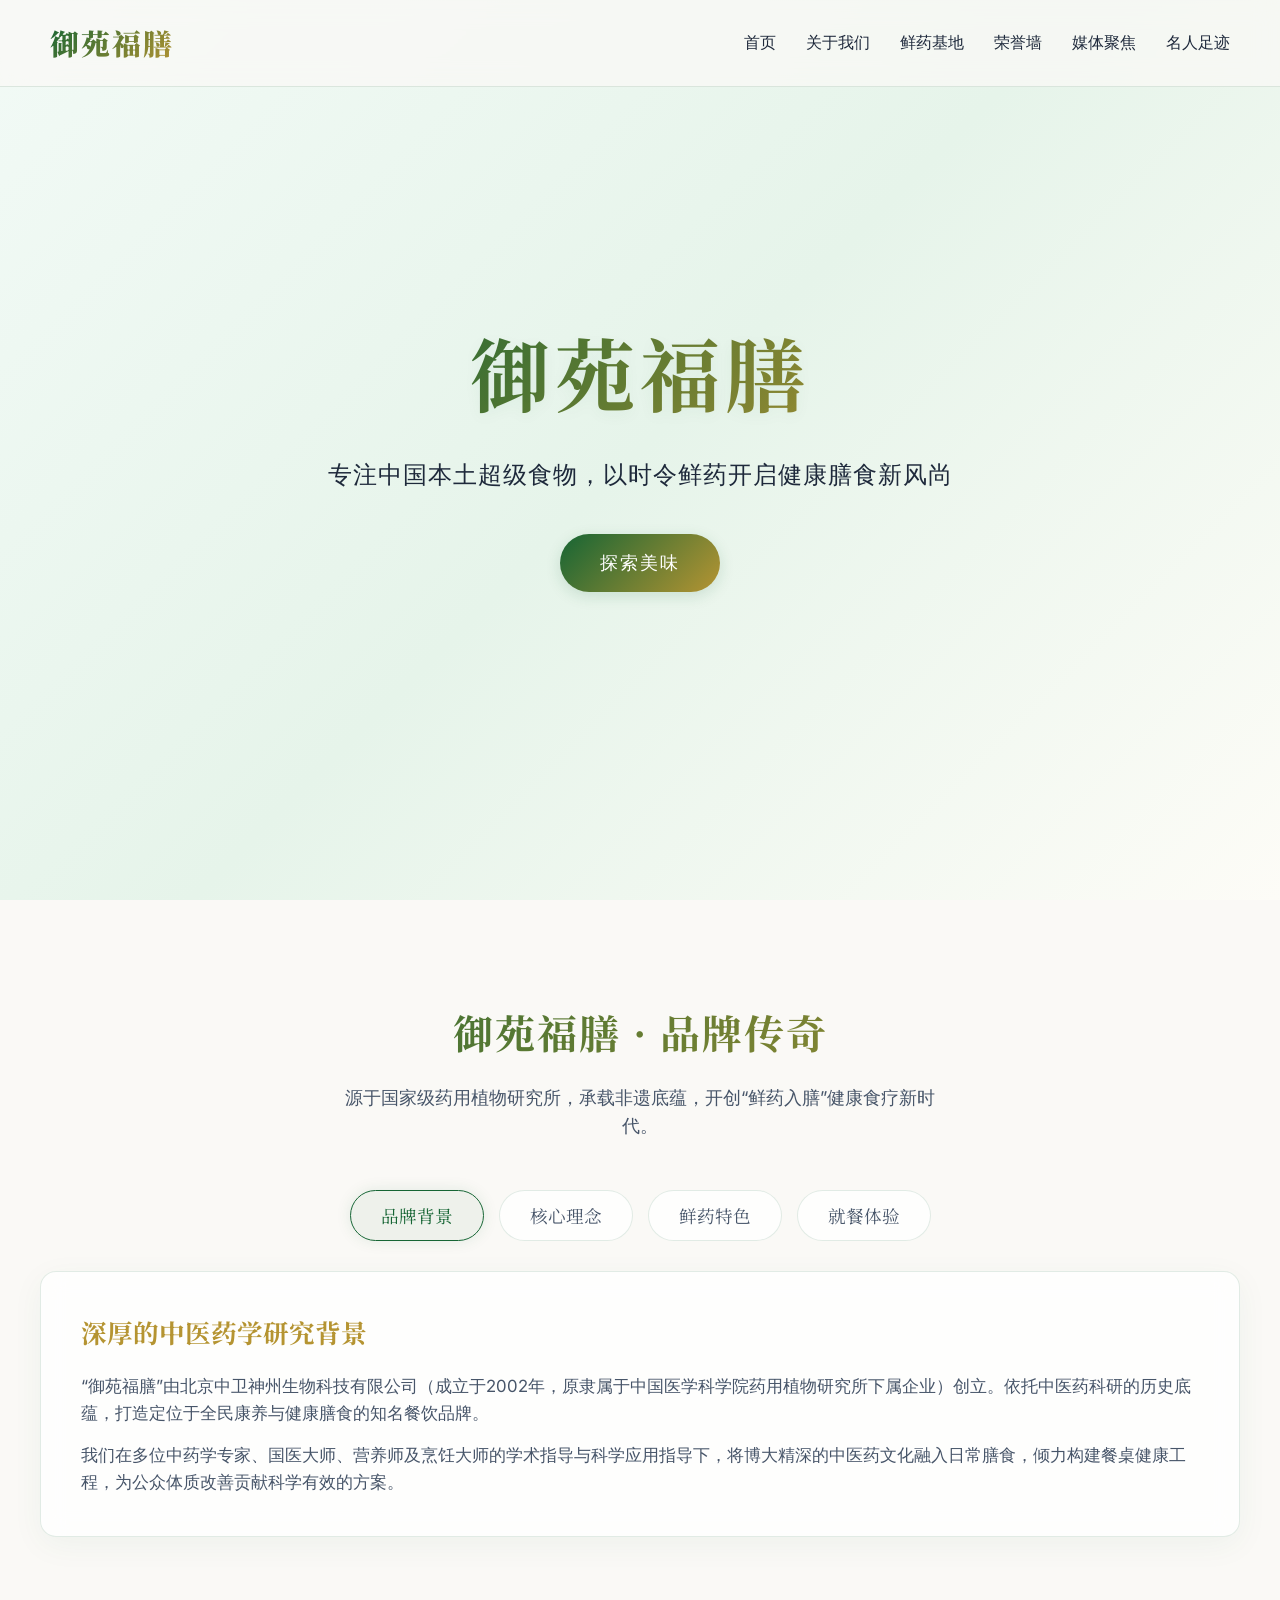
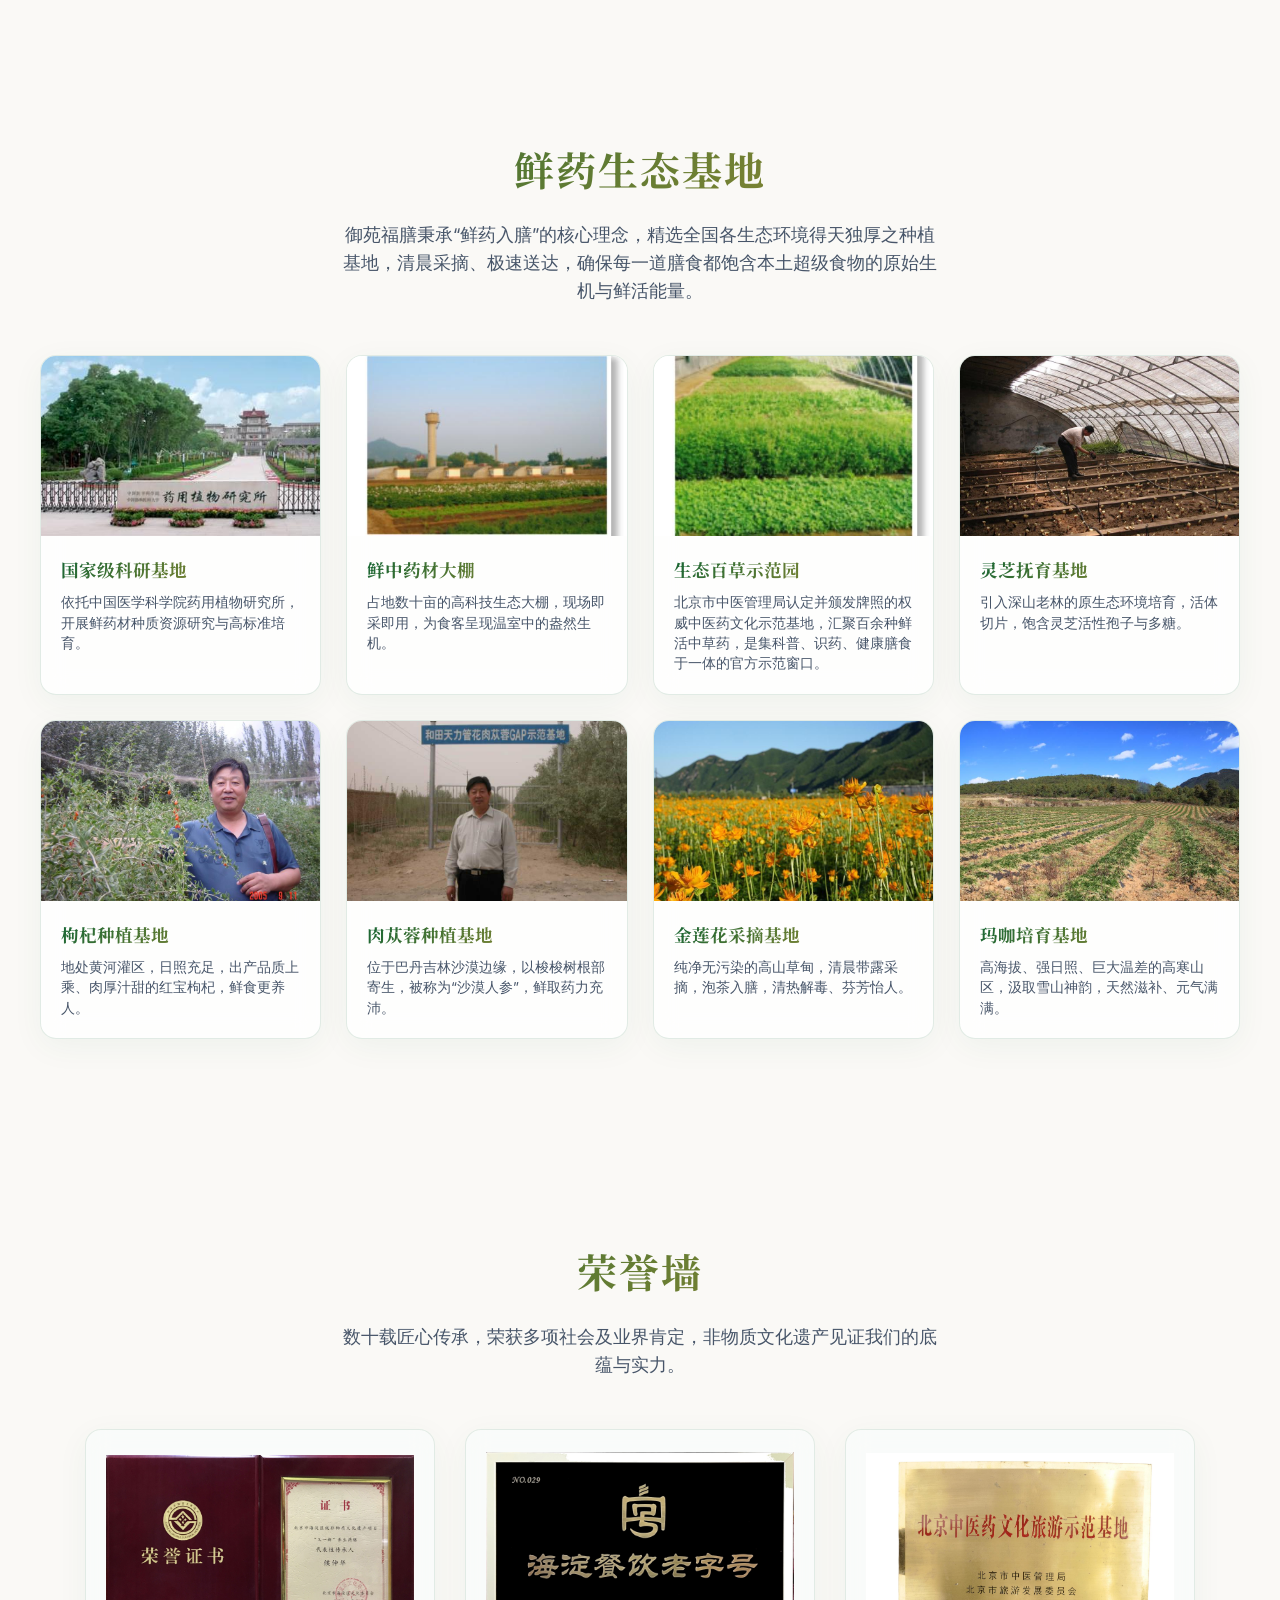
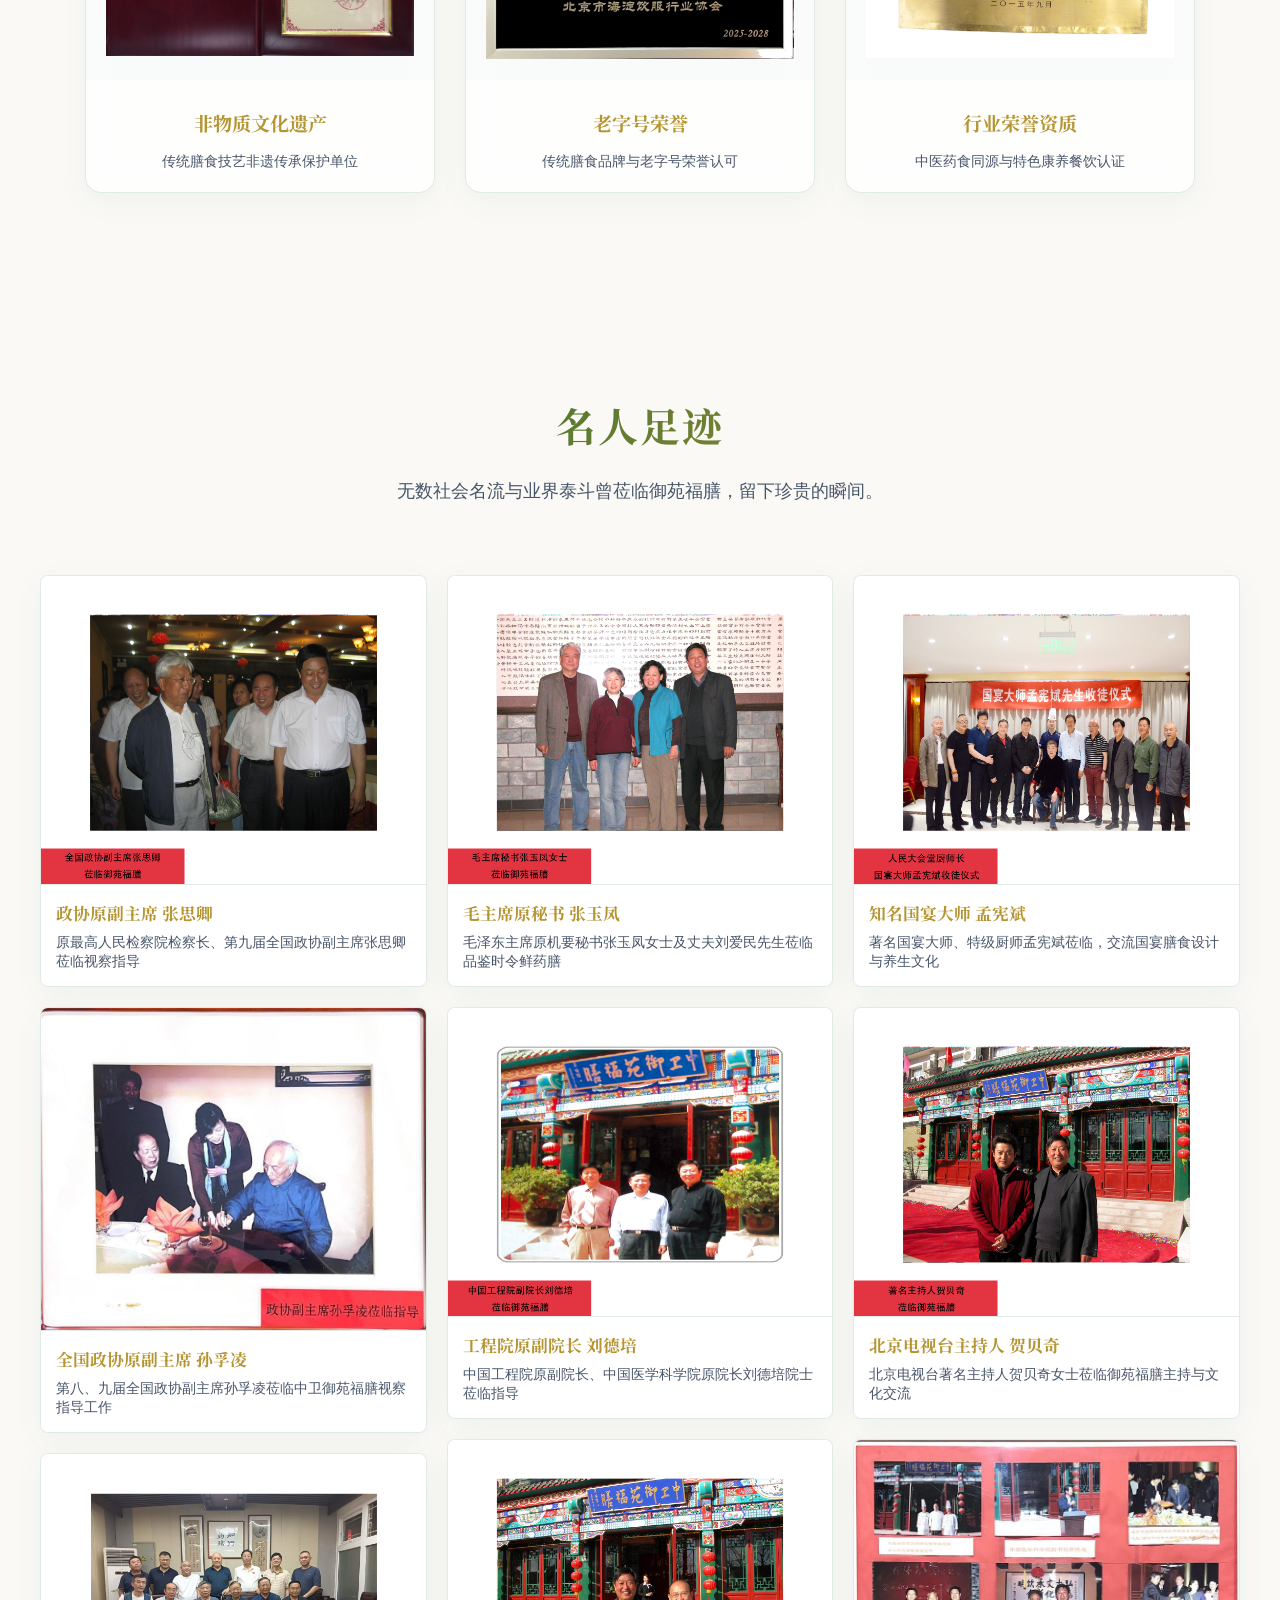
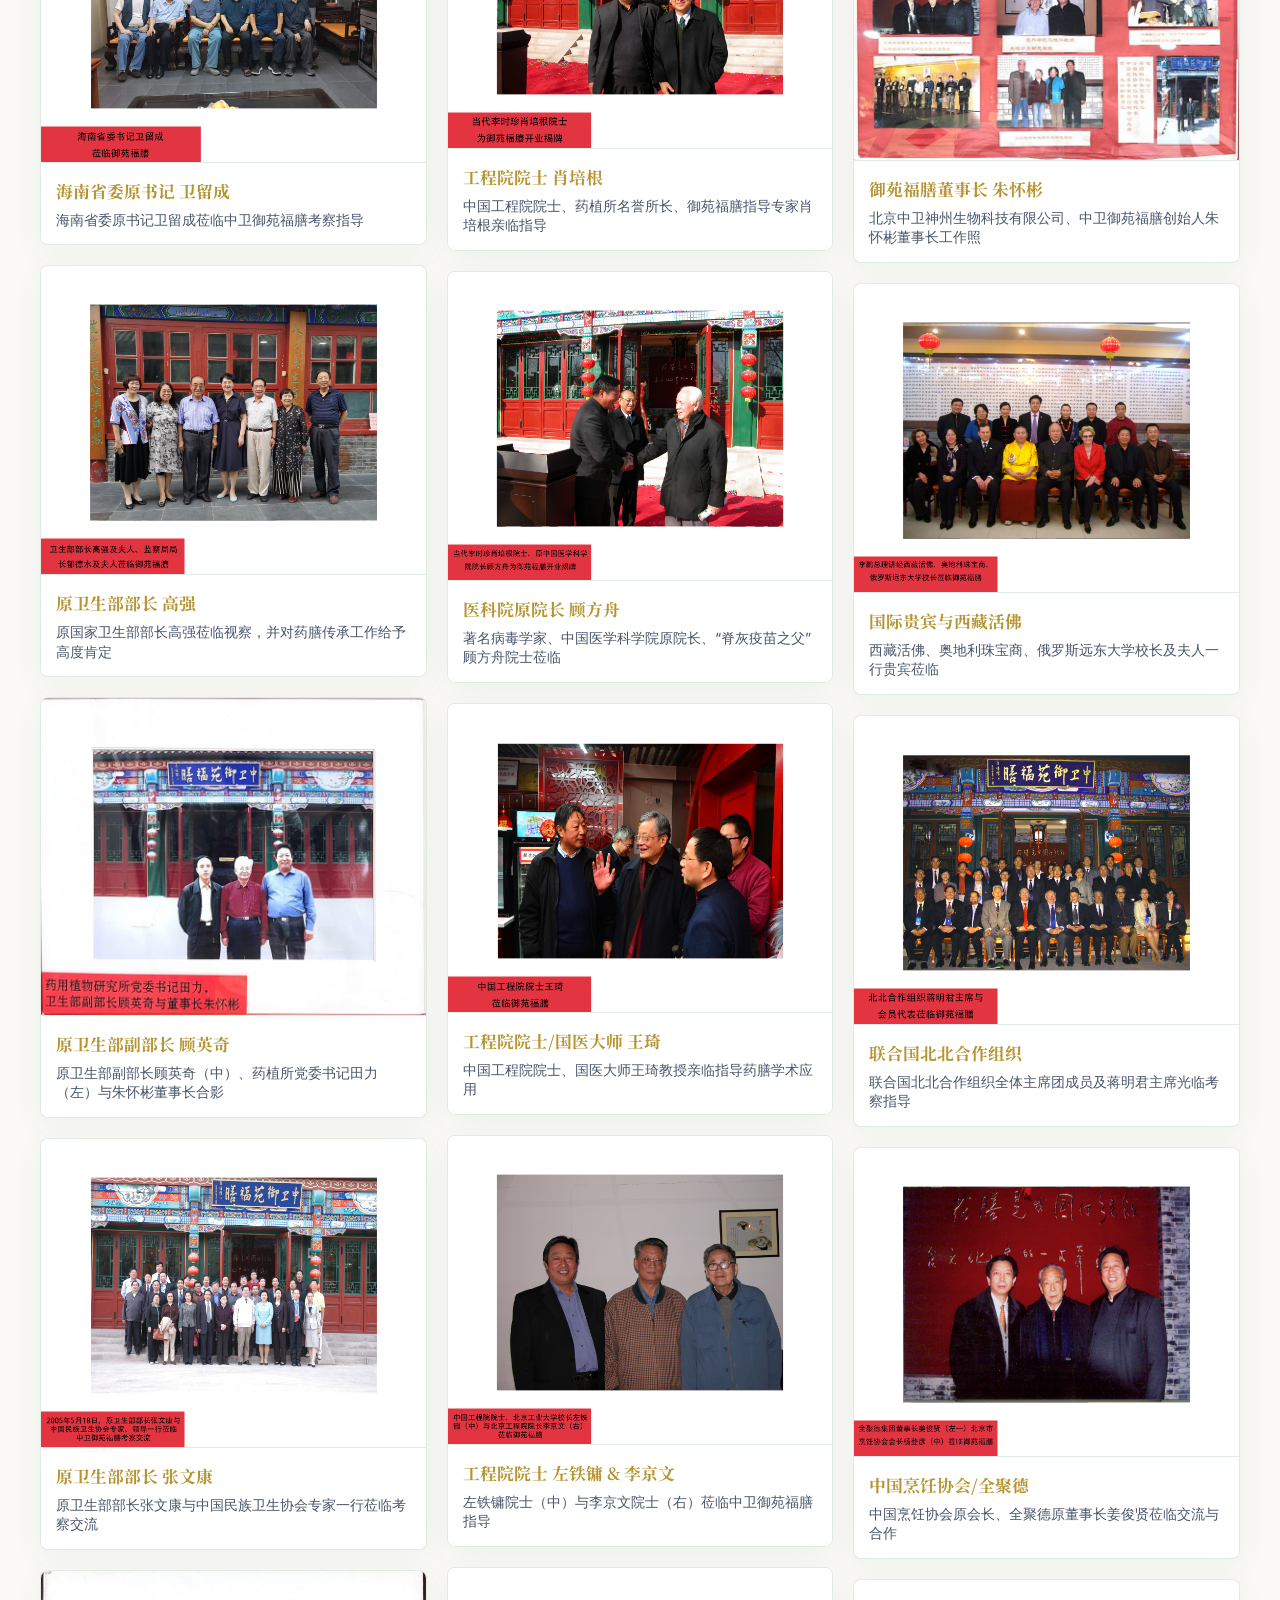
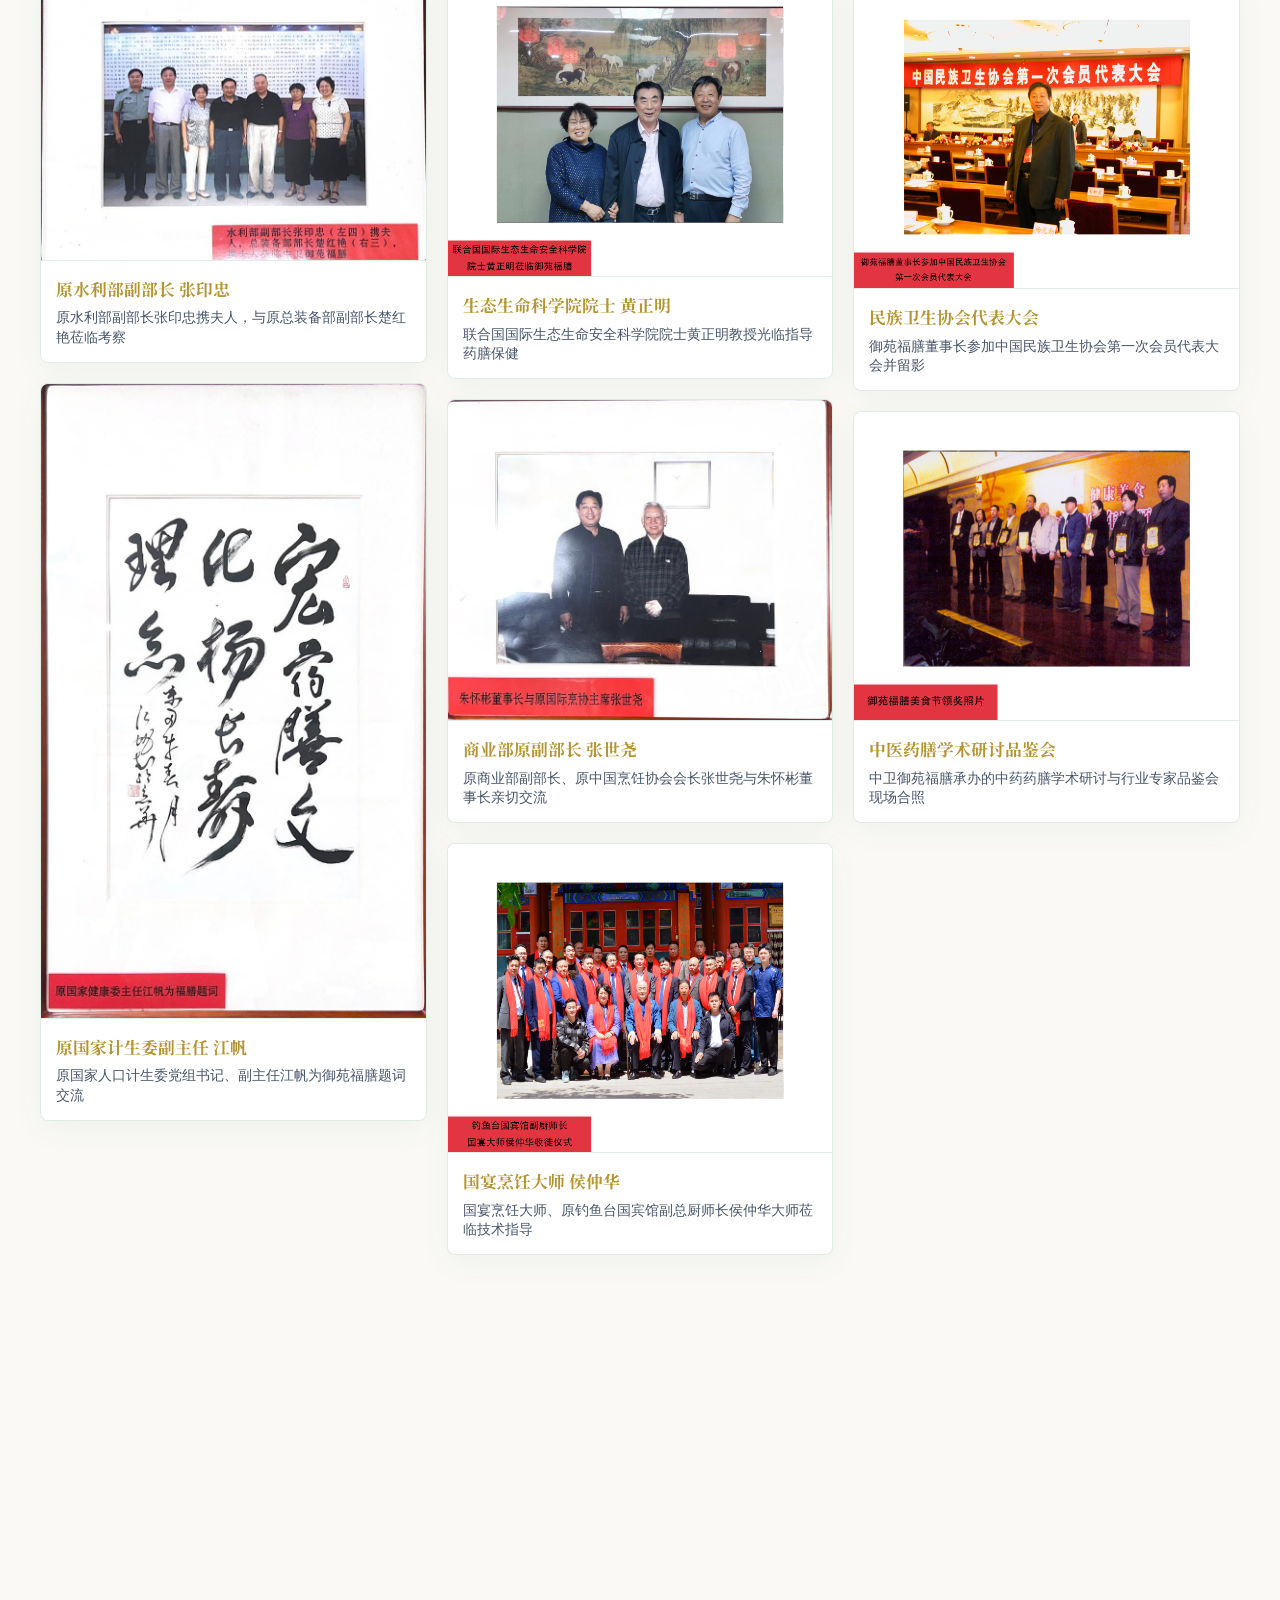
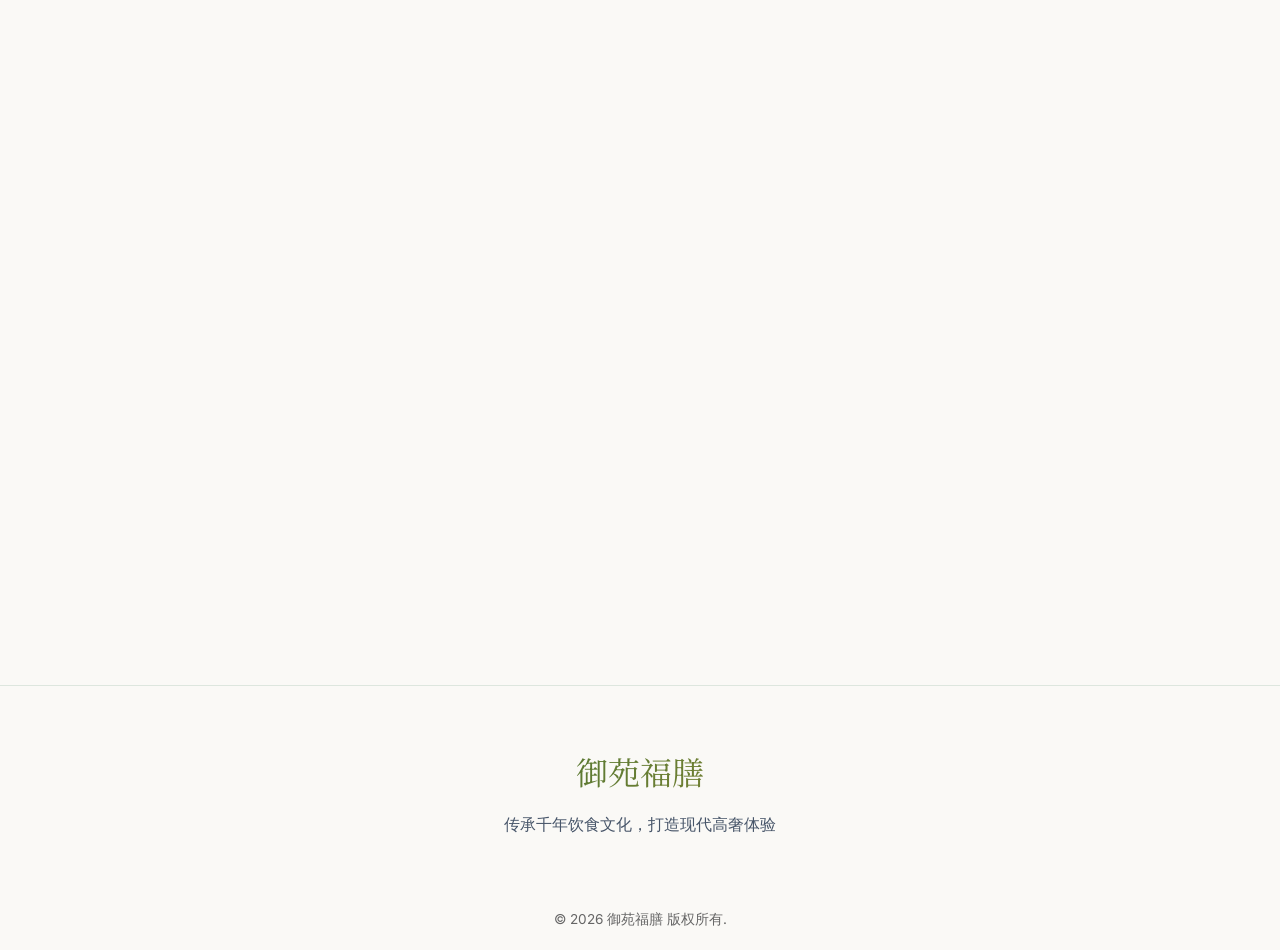
==== commit a6498124: "fix: update demonstration base description with TCM administration designation and remove location p" ====
--- a/index.html
+++ b/index.html
@@ -156,56 +156,56 @@
                     </div>
                     <div class="base-info">
                         <h3>生态百草示范园</h3>
-                        <p>汇聚百余种鲜活中草药的生态示范区，是食客漫步、识药、品膳的核心窗口。</p>
+                        <p>北京市中医管理局认定并颁发牌照的权威中医药文化示范基地，汇聚百余种鲜活中草药，是集科普、识药、健康膳食于一体的官方示范窗口。</p>
                     </div>
                 </div>
                 <!-- Base 4 -->
                 <div class="base-card glass-card hover-glow">
                     <div class="base-img-container">
-                        <img src="assets/images/基地/灵芝基地.jpg" alt="长白山灵芝抚育基地" class="base-img" loading="lazy">
-                    </div>
-                    <div class="base-info">
-                        <h3>长白山灵芝抚育基地</h3>
+                        <img src="assets/images/基地/灵芝基地.jpg" alt="灵芝抚育基地" class="base-img" loading="lazy">
+                    </div>
+                    <div class="base-info">
+                        <h3>灵芝抚育基地</h3>
                         <p>引入深山老林的原生态环境培育，活体切片，饱含灵芝活性孢子与多糖。</p>
                     </div>
                 </div>
                 <!-- Base 5 -->
                 <div class="base-card glass-card hover-glow">
                     <div class="base-img-container">
-                        <img src="assets/images/基地/枸杞基地.jpg" alt="宁夏中宁枸杞基地" class="base-img" loading="lazy">
-                    </div>
-                    <div class="base-info">
-                        <h3>宁夏中宁枸杞基地</h3>
+                        <img src="assets/images/基地/枸杞基地.jpg" alt="枸杞种植基地" class="base-img" loading="lazy">
+                    </div>
+                    <div class="base-info">
+                        <h3>枸杞种植基地</h3>
                         <p>地处黄河灌区，日照充足，出产品质上乘、肉厚汁甜的红宝枸杞，鲜食更养人。</p>
                     </div>
                 </div>
                 <!-- Base 6 -->
                 <div class="base-card glass-card hover-glow">
                     <div class="base-img-container">
-                        <img src="assets/images/基地/肉苁蓉基地.jpg" alt="内蒙古肉苁蓉种植基地" class="base-img" loading="lazy">
-                    </div>
-                    <div class="base-info">
-                        <h3>内蒙古肉苁蓉种植基地</h3>
+                        <img src="assets/images/基地/肉苁蓉基地.jpg" alt="肉苁蓉种植基地" class="base-img" loading="lazy">
+                    </div>
+                    <div class="base-info">
+                        <h3>肉苁蓉种植基地</h3>
                         <p>位于巴丹吉林沙漠边缘，以梭梭树根部寄生，被称为“沙漠人参”，鲜取药力充沛。</p>
                     </div>
                 </div>
                 <!-- Base 7 -->
                 <div class="base-card glass-card hover-glow">
                     <div class="base-img-container">
-                        <img src="assets/images/基地/金莲花基地.jpg" alt="五台山金莲花采摘基地" class="base-img" loading="lazy">
-                    </div>
-                    <div class="base-info">
-                        <h3>五台山金莲花采摘基地</h3>
+                        <img src="assets/images/基地/金莲花基地.jpg" alt="金莲花采摘基地" class="base-img" loading="lazy">
+                    </div>
+                    <div class="base-info">
+                        <h3>金莲花采摘基地</h3>
                         <p>纯净无污染的高山草甸，清晨带露采摘，泡茶入膳，清热解毒、芬芳怡人。</p>
                     </div>
                 </div>
                 <!-- Base 8 -->
                 <div class="base-card glass-card hover-glow">
                     <div class="base-img-container">
-                        <img src="assets/images/基地/玛咖基地.jpg" alt="玉龙雪山玛咖培育基地" class="base-img" loading="lazy">
-                    </div>
-                    <div class="base-info">
-                        <h3>玉龙雪山玛咖培育基地</h3>
+                        <img src="assets/images/基地/玛咖基地.jpg" alt="玛咖培育基地" class="base-img" loading="lazy">
+                    </div>
+                    <div class="base-info">
+                        <h3>玛咖培育基地</h3>
                         <p>高海拔、强日照、巨大温差的高寒山区，汲取雪山神韵，天然滋补、元气满满。</p>
                     </div>
                 </div>
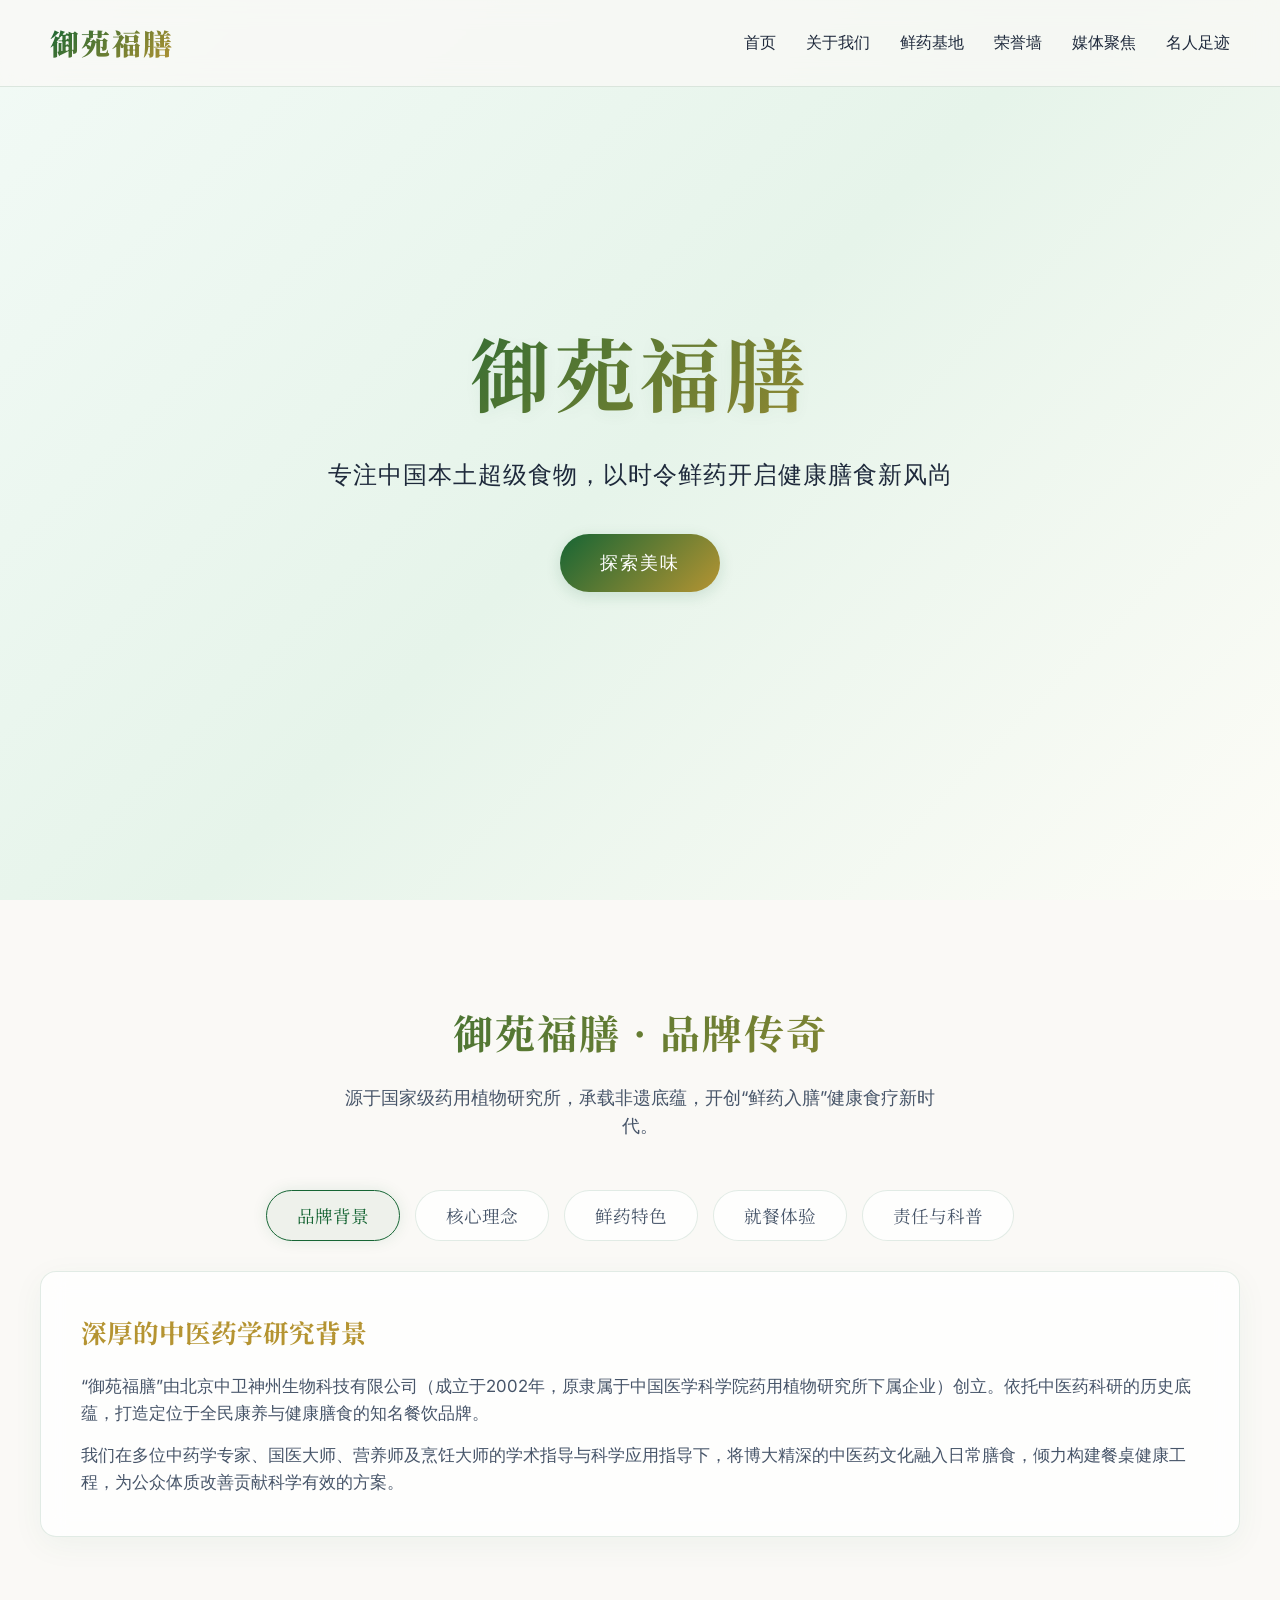
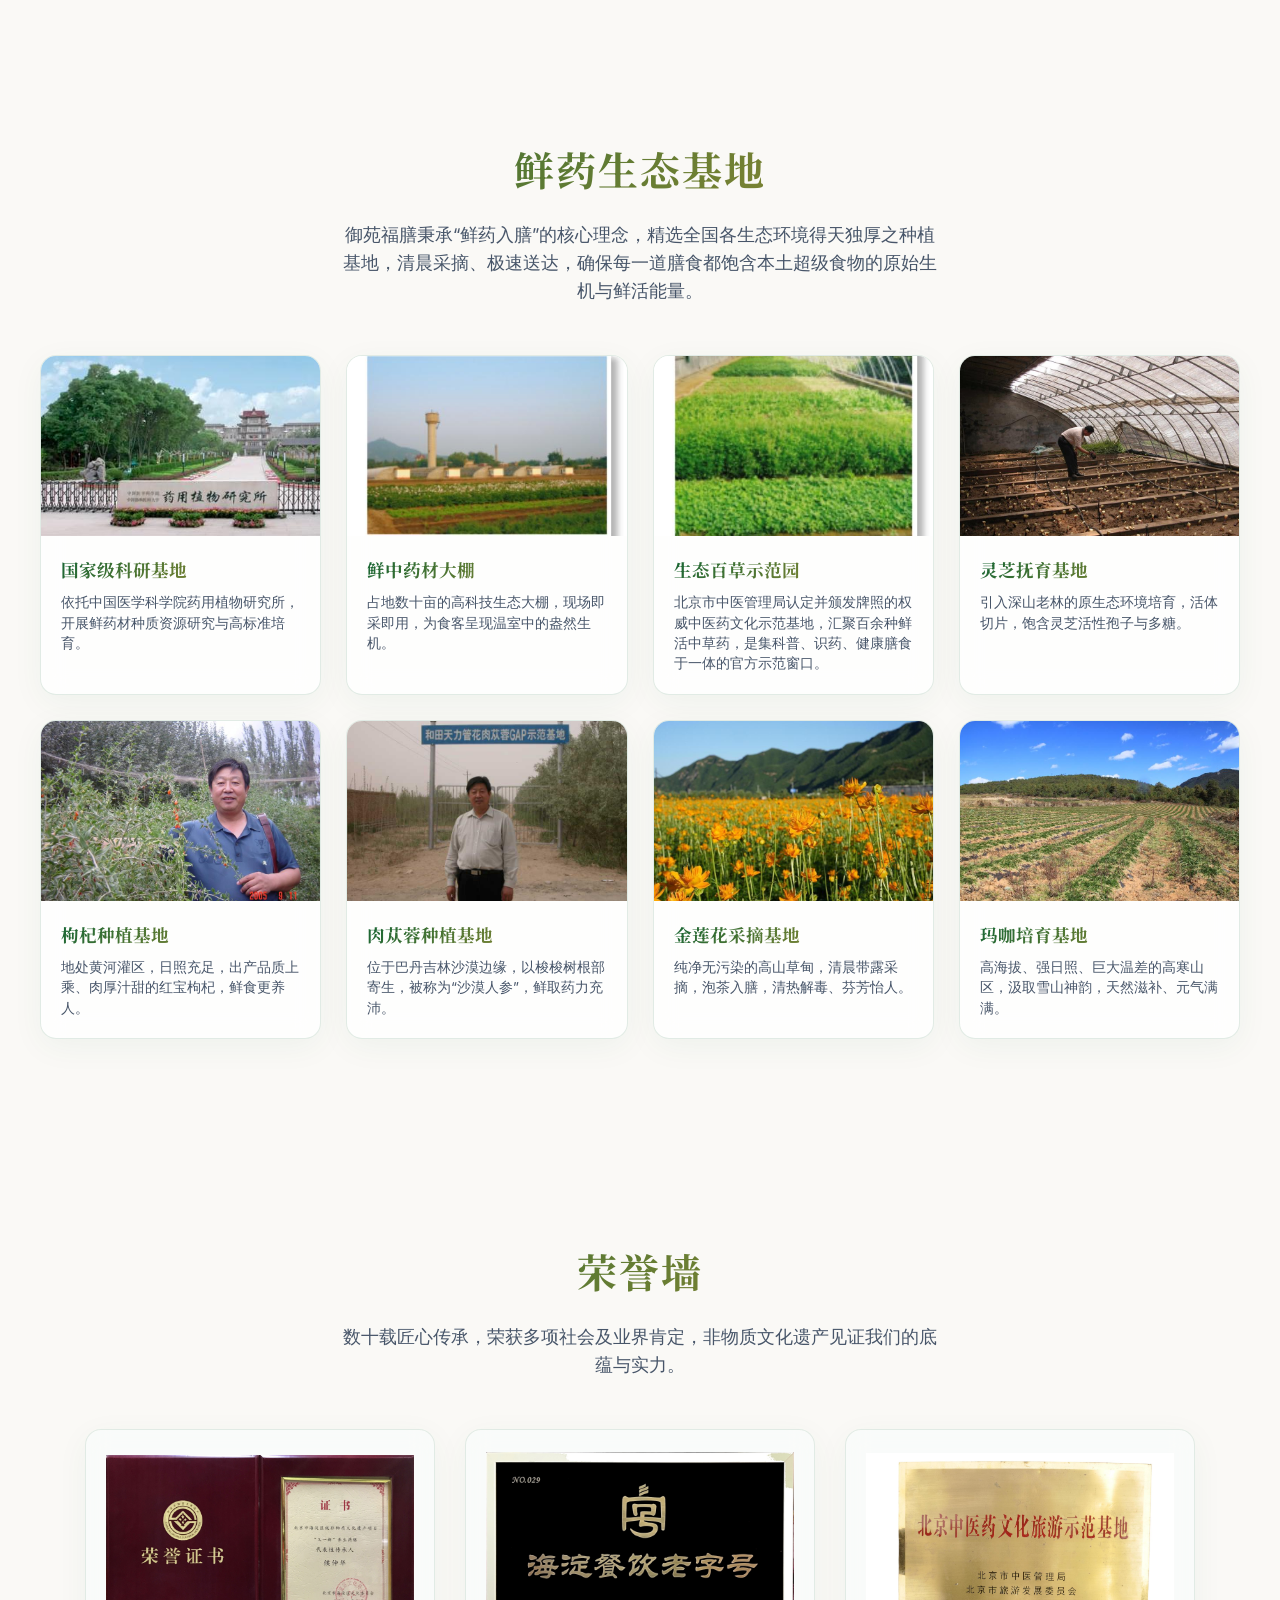
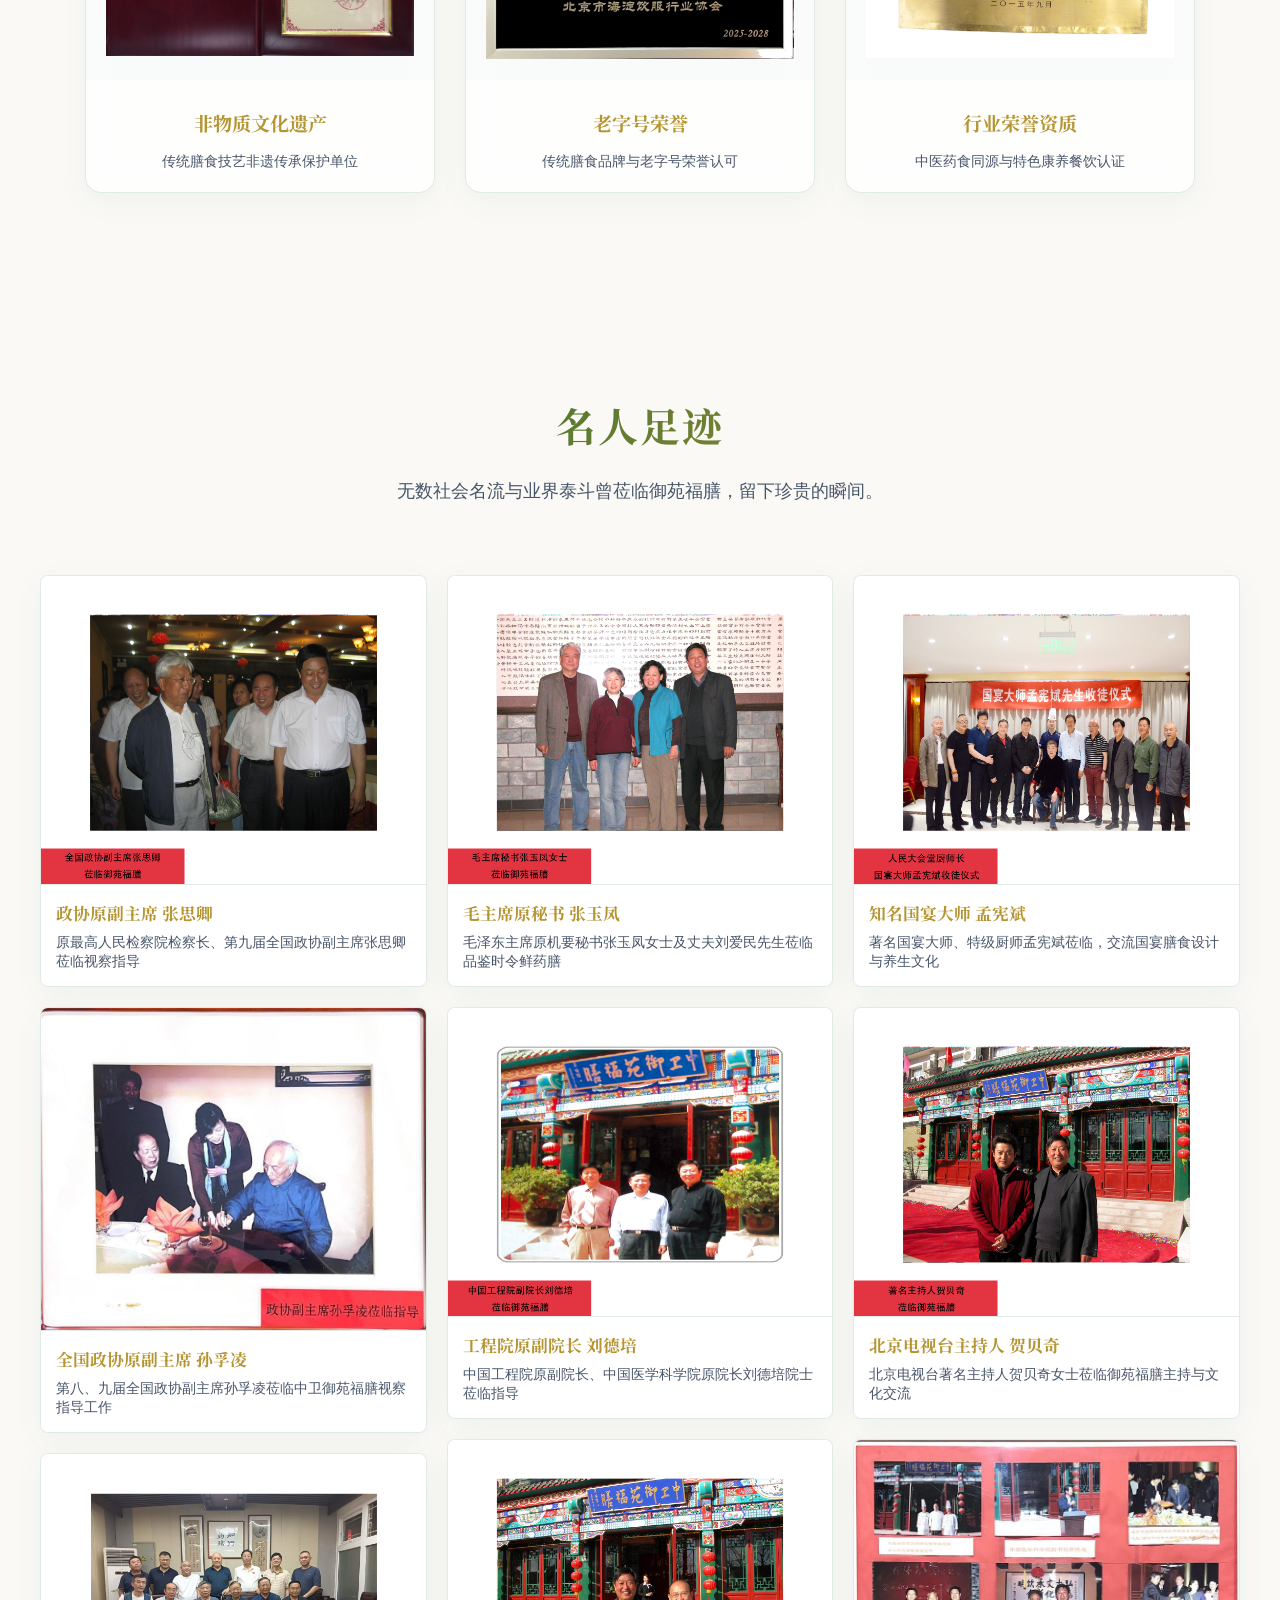
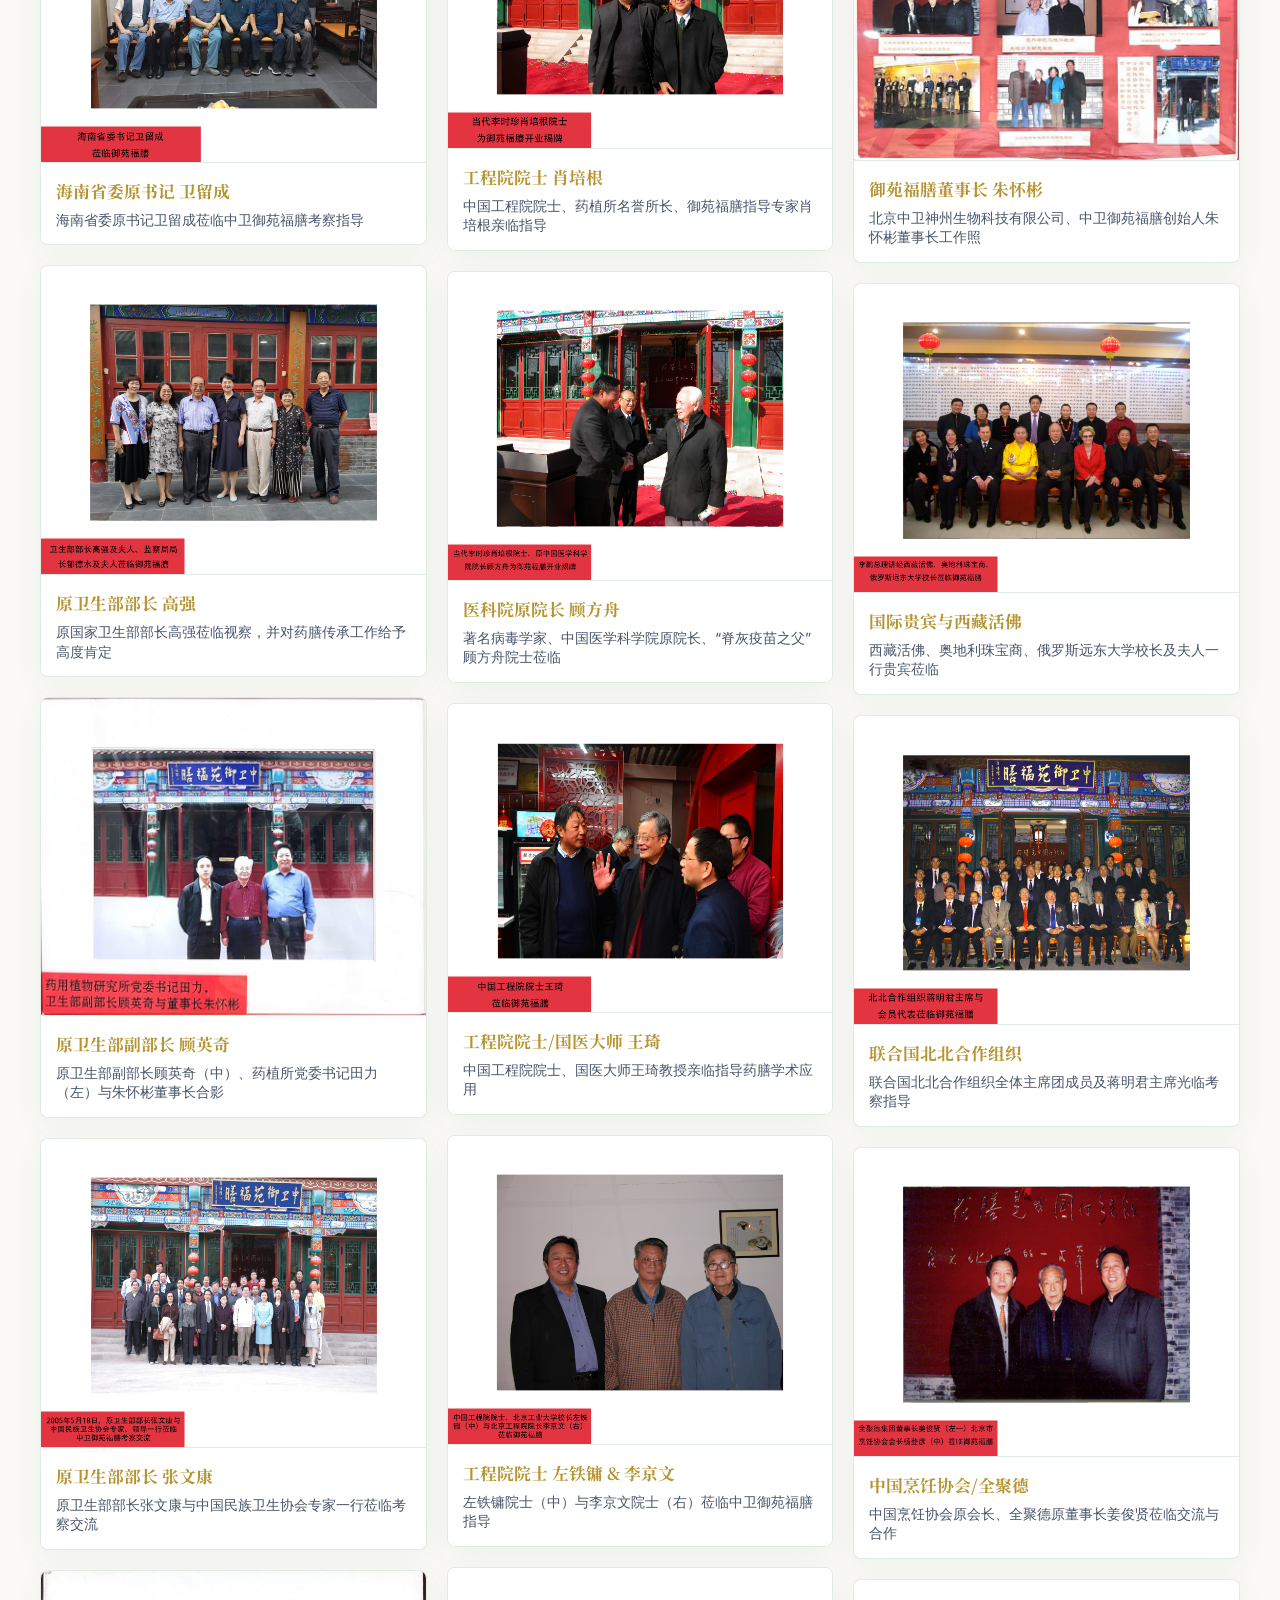
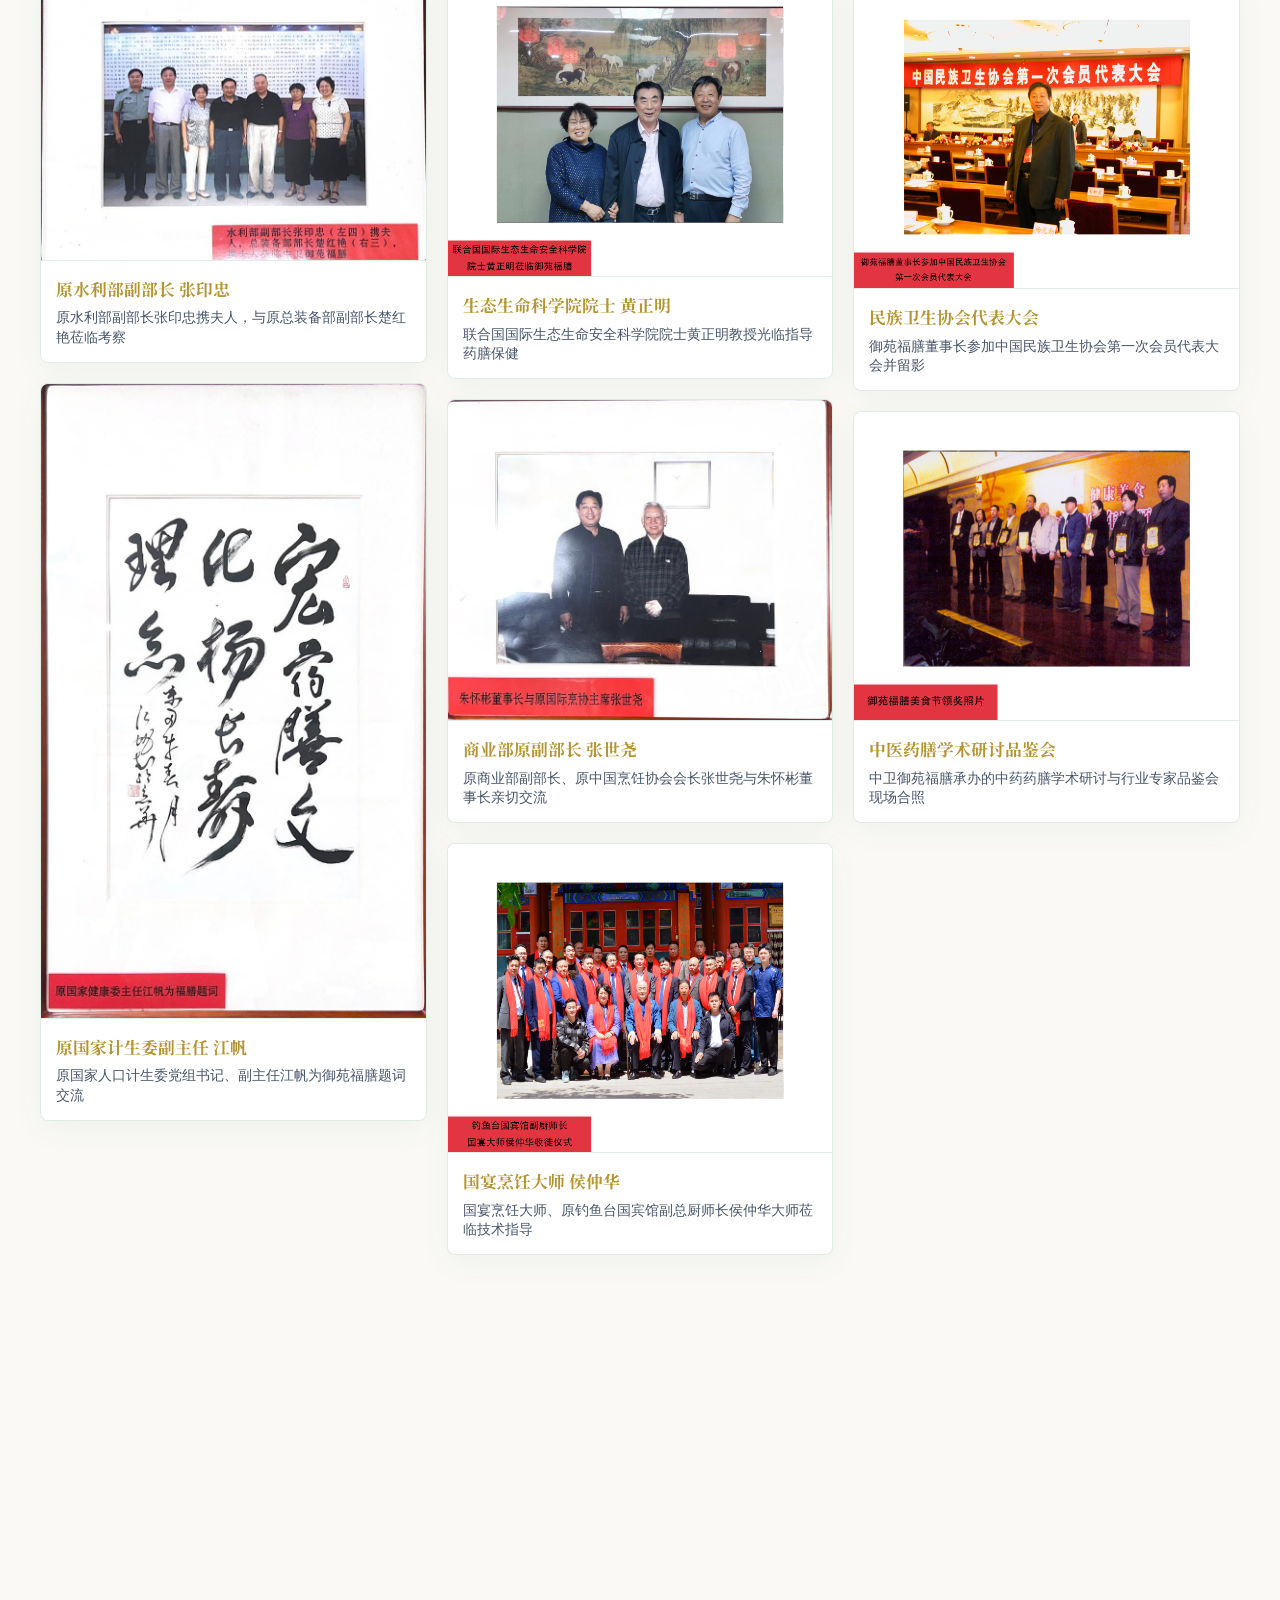
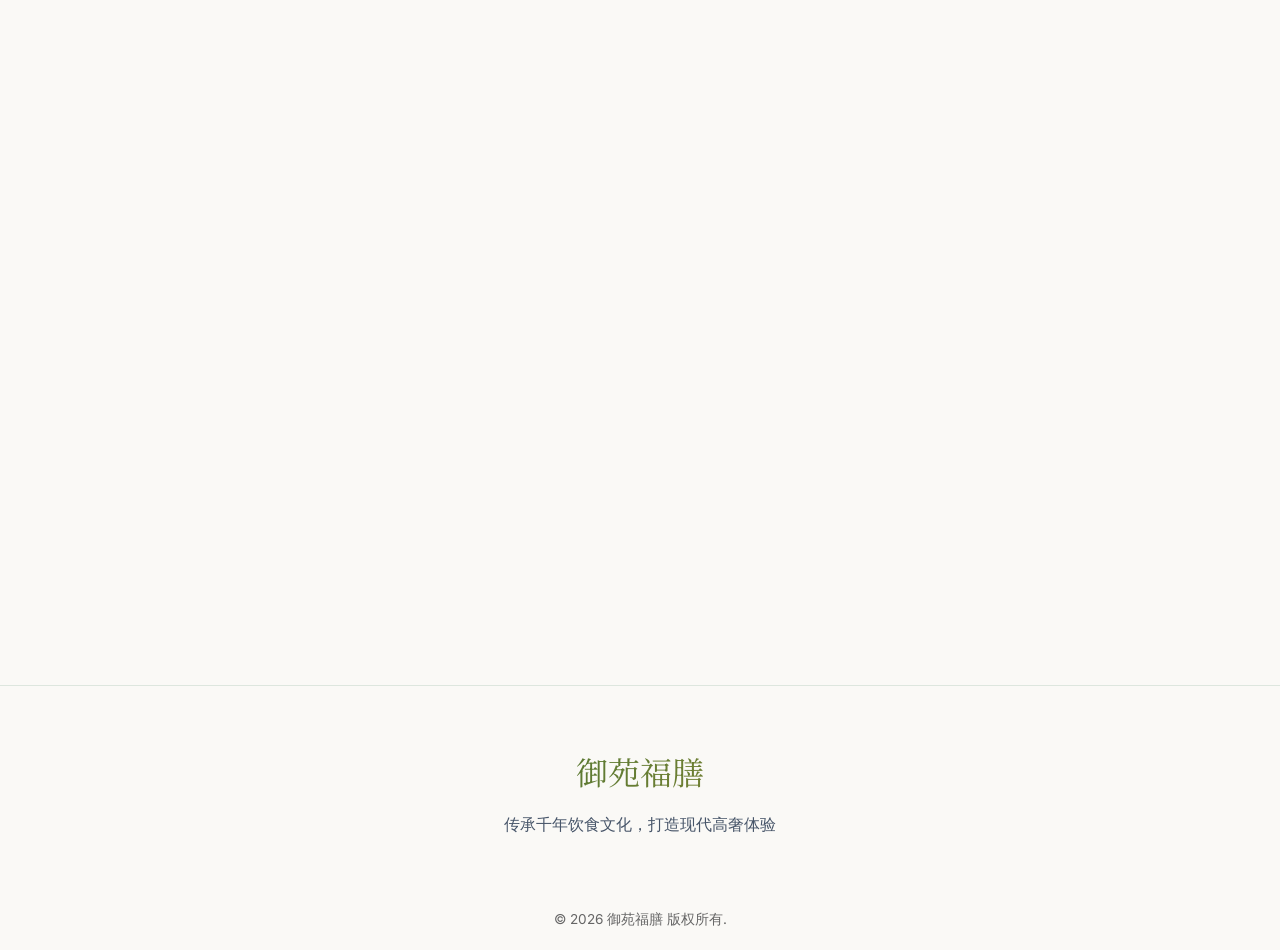
==== commit 509a857c: "feat: polish brand introduction with seasonal festival workshops and elderly canteen, compile single" ====
--- a/index.html
+++ b/index.html
@@ -50,6 +50,7 @@
                     <button class="tab-btn" data-tab="philosophy">核心理念</button>
                     <button class="tab-btn" data-tab="features">鲜药特色</button>
                     <button class="tab-btn" data-tab="experience">就餐体验</button>
+                    <button class="tab-btn" data-tab="social">责任与科普</button>
                 </div>
                 
                 <div class="about-tabs-content">
@@ -114,8 +115,24 @@
                     <div class="tab-pane" id="experience">
                         <div class="glass-card tab-card">
                             <h3>百草之中 独特的药膳艺术</h3>
-                            <p>在御苑福膳，就餐不仅是一场味觉盛宴，更是一次文化洗礼。餐厅坐落于百草花园之中，设有独具特色的百草长廊与富有中药文化韵味的包间。</p>
+                            <p>在御苑福膳，就餐不仅是一场味觉盛宴，更是一次文化洗礼。餐厅坐落于百草花园之中，设有独具特色的百草长廊与富有中药文化韵稳的包间。</p>
                             <p><strong>堂食讲解服务：</strong>每一道鲜药膳上桌，均有专业讲解——带您亲手认识食材，了解其背后的中药典故与养生机理，真正做到“品其味道，知其文化”。</p>
+                        </div>
+                    </div>
+
+                    <!-- 责任与科普 -->
+                    <div class="tab-pane" id="social">
+                        <div class="glass-card tab-card grid-2">
+                            <div class="info-block">
+                                <h3>“教你吃、教你做”时令食育工坊</h3>
+                                <p>我们长期致力于健康膳食与养生文化的科普实践。每逢清明节、儿童节、端午节、中秋节等中华传统与特色节日，御苑福膳积极承办政府及社区组织的推广活动，创办“教你吃、教你做”时令美食手工工坊。</p>
+                                <p>我们带领市民亲手感知鲜活草木，现场制作清明青团、儿童节趣味膳食、端午香草角粽、中秋药膳月饼等，在烟火气中传承膳食智慧，让科普宣教更具温情与实践趣味。</p>
+                            </div>
+                            <div class="info-block">
+                                <h3>“爱心拐杖”老年健康食堂</h3>
+                                <p>作为有社会担当的温度企业，御苑福膳非常荣幸能够成为北京市海淀区马连洼街道<strong>“爱心拐杖”云端老年食堂首批定点保障单位</strong>（该项目曾获《中国日报》等主流媒体专题报道与点赞）。</p>
+                                <p>我们秉承“新鲜食材、新鲜烹饪”的原则，针对老年人的体质与营养需求，量身定制适老膳食，用科学与爱心守护长者的餐桌，让健康中国的国家战略在社区邻里间切实落地。</p>
+                            </div>
                         </div>
                     </div>
                 </div>
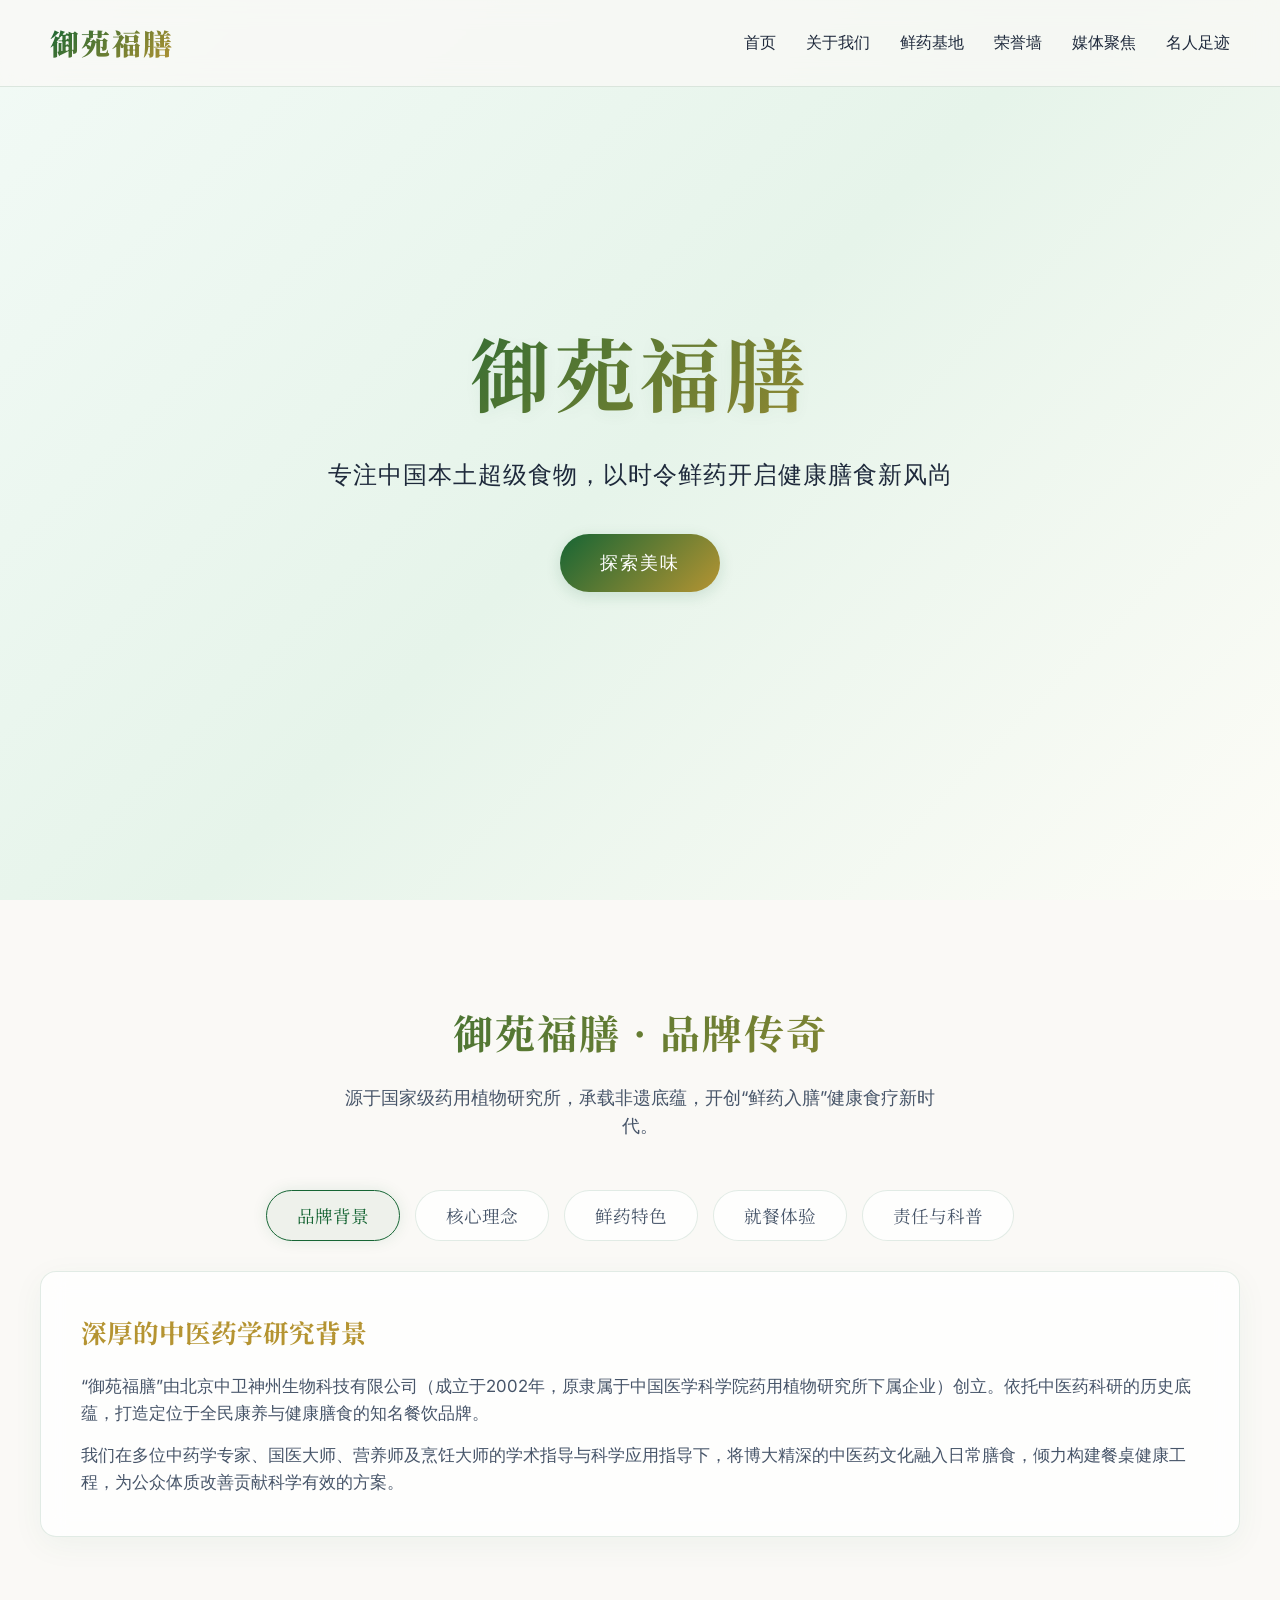
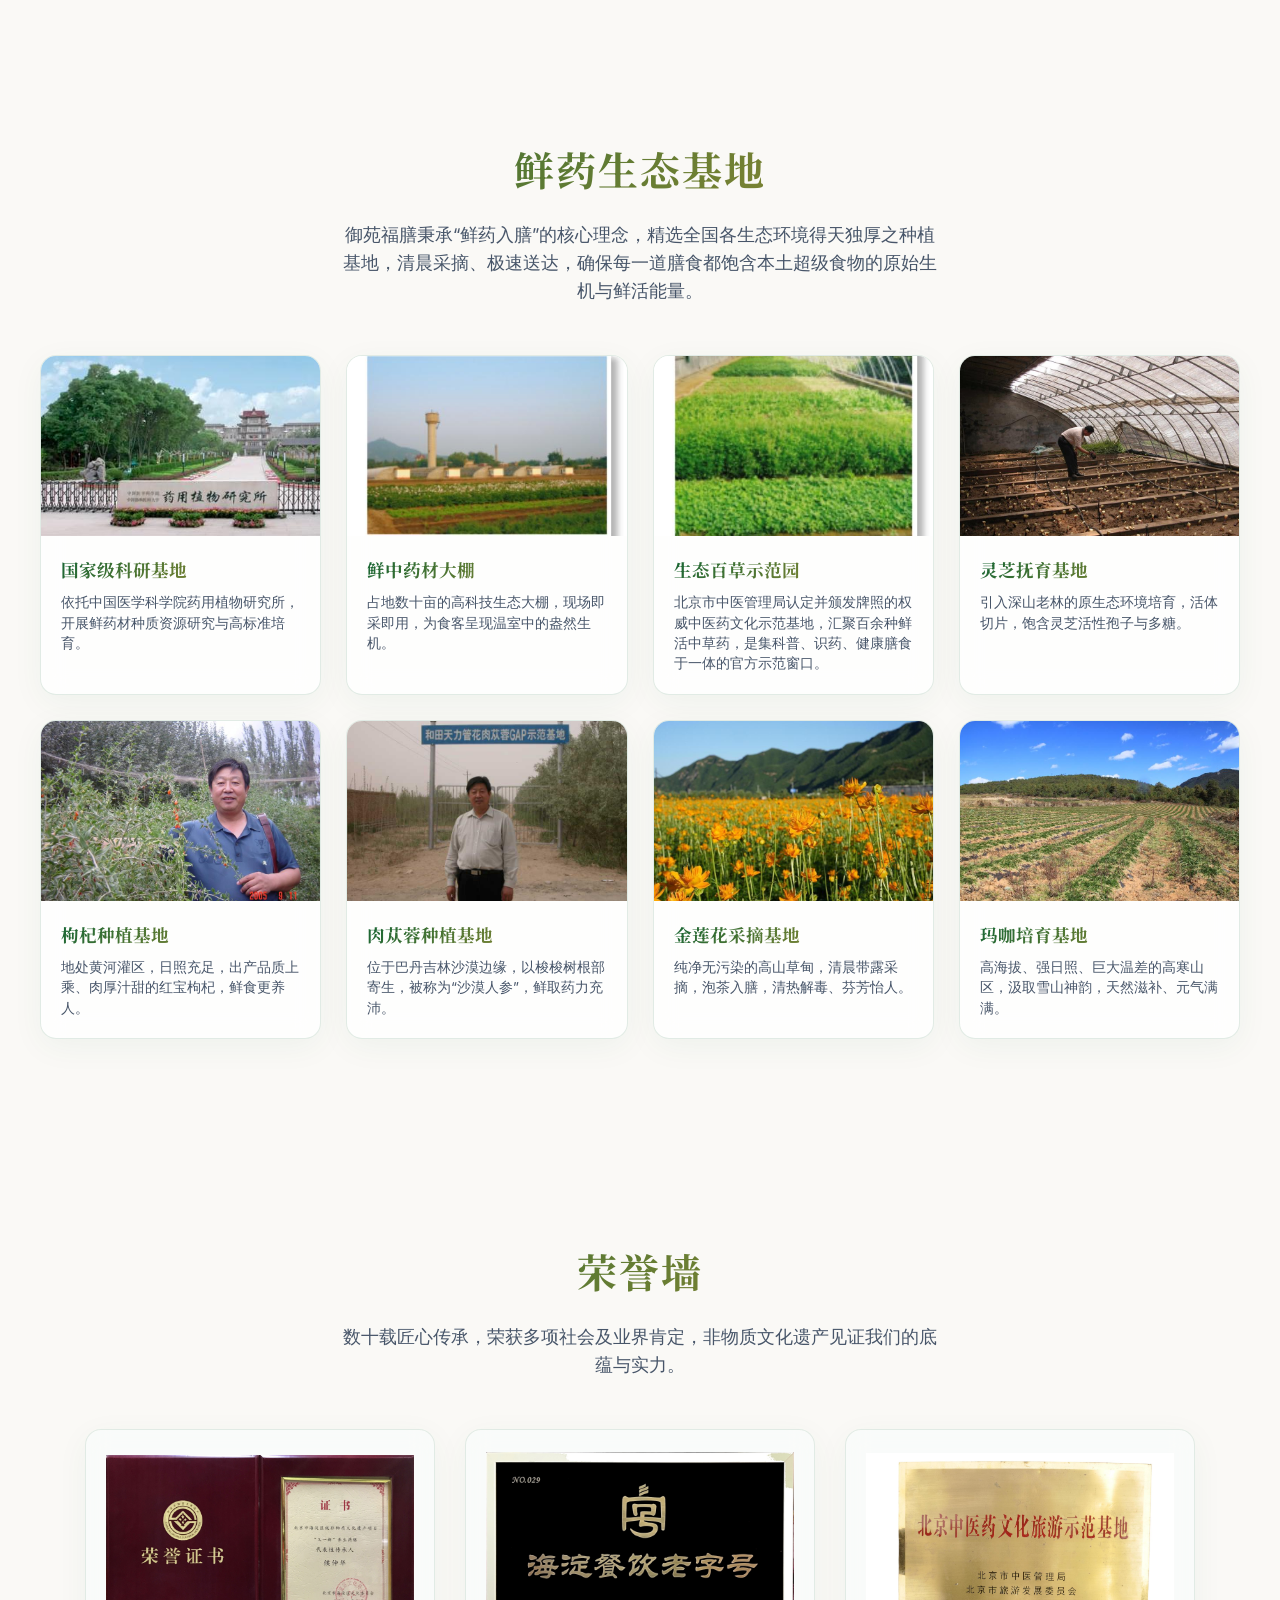
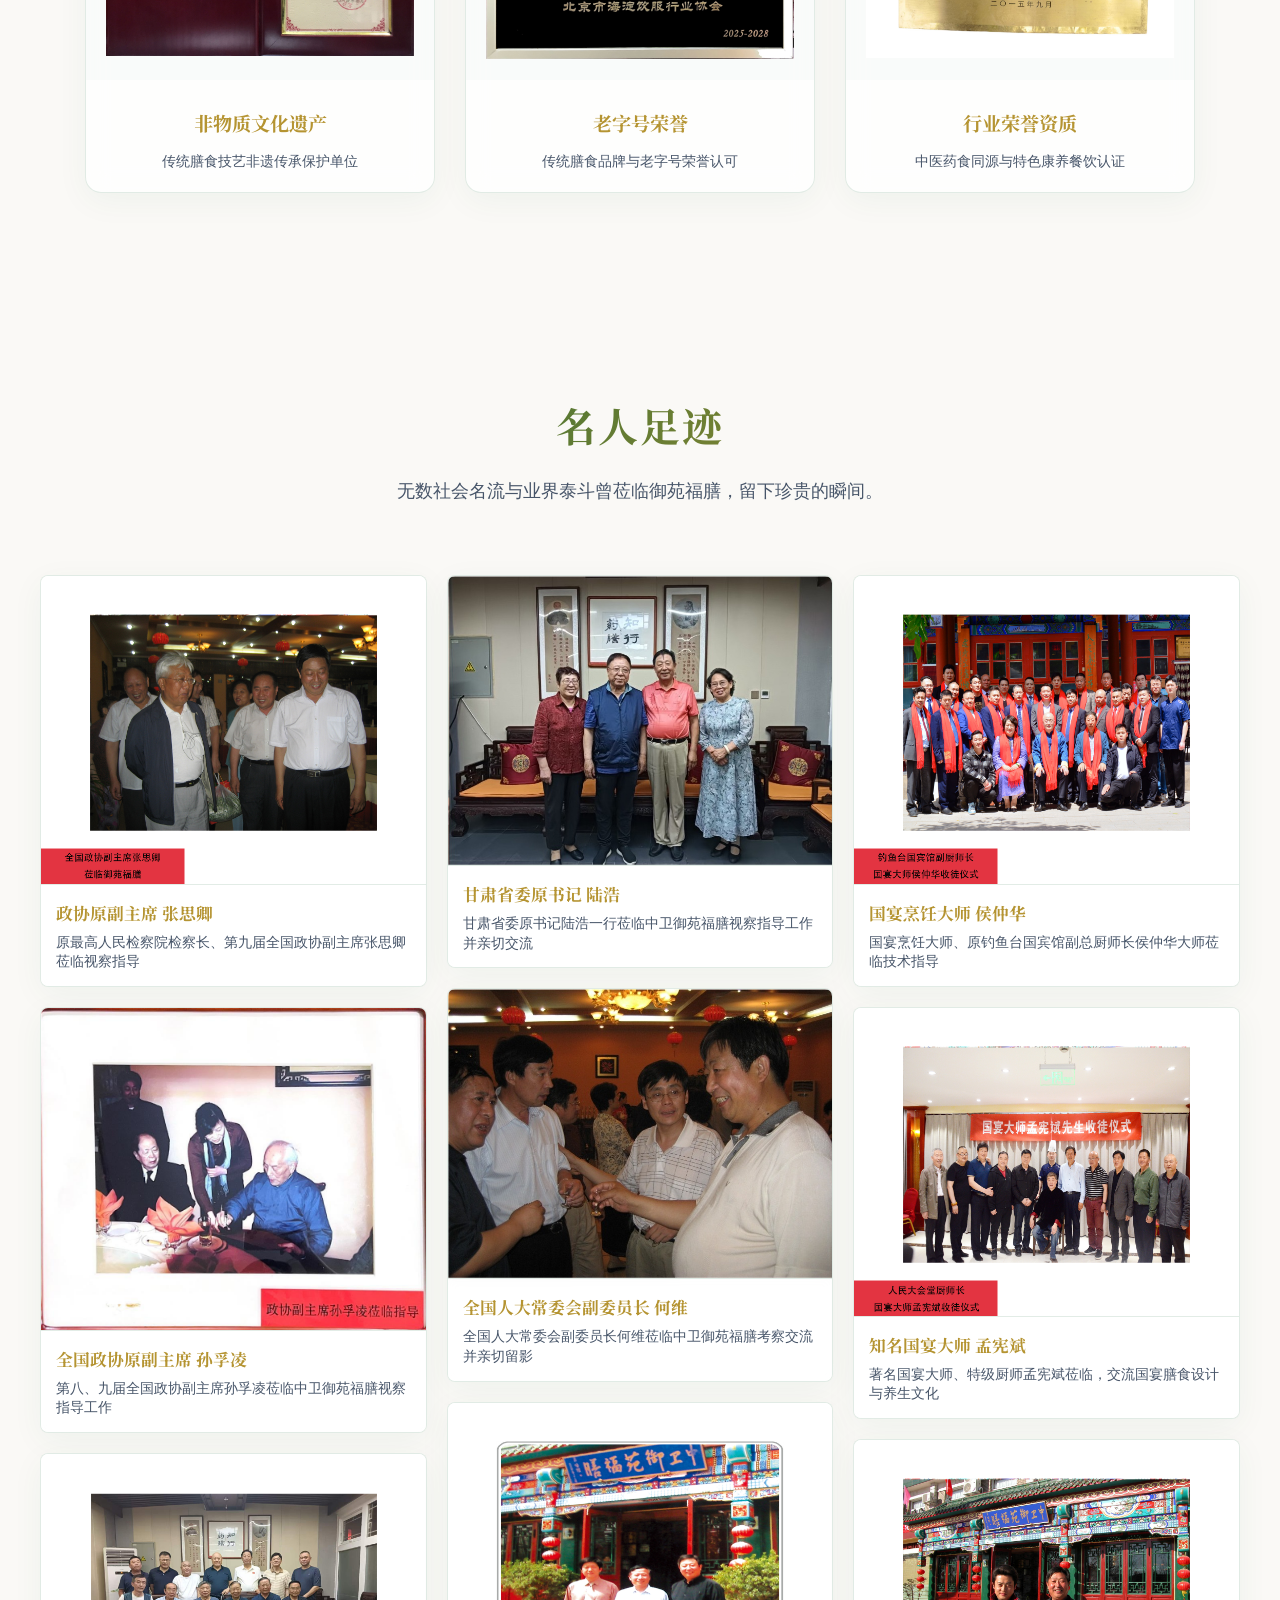
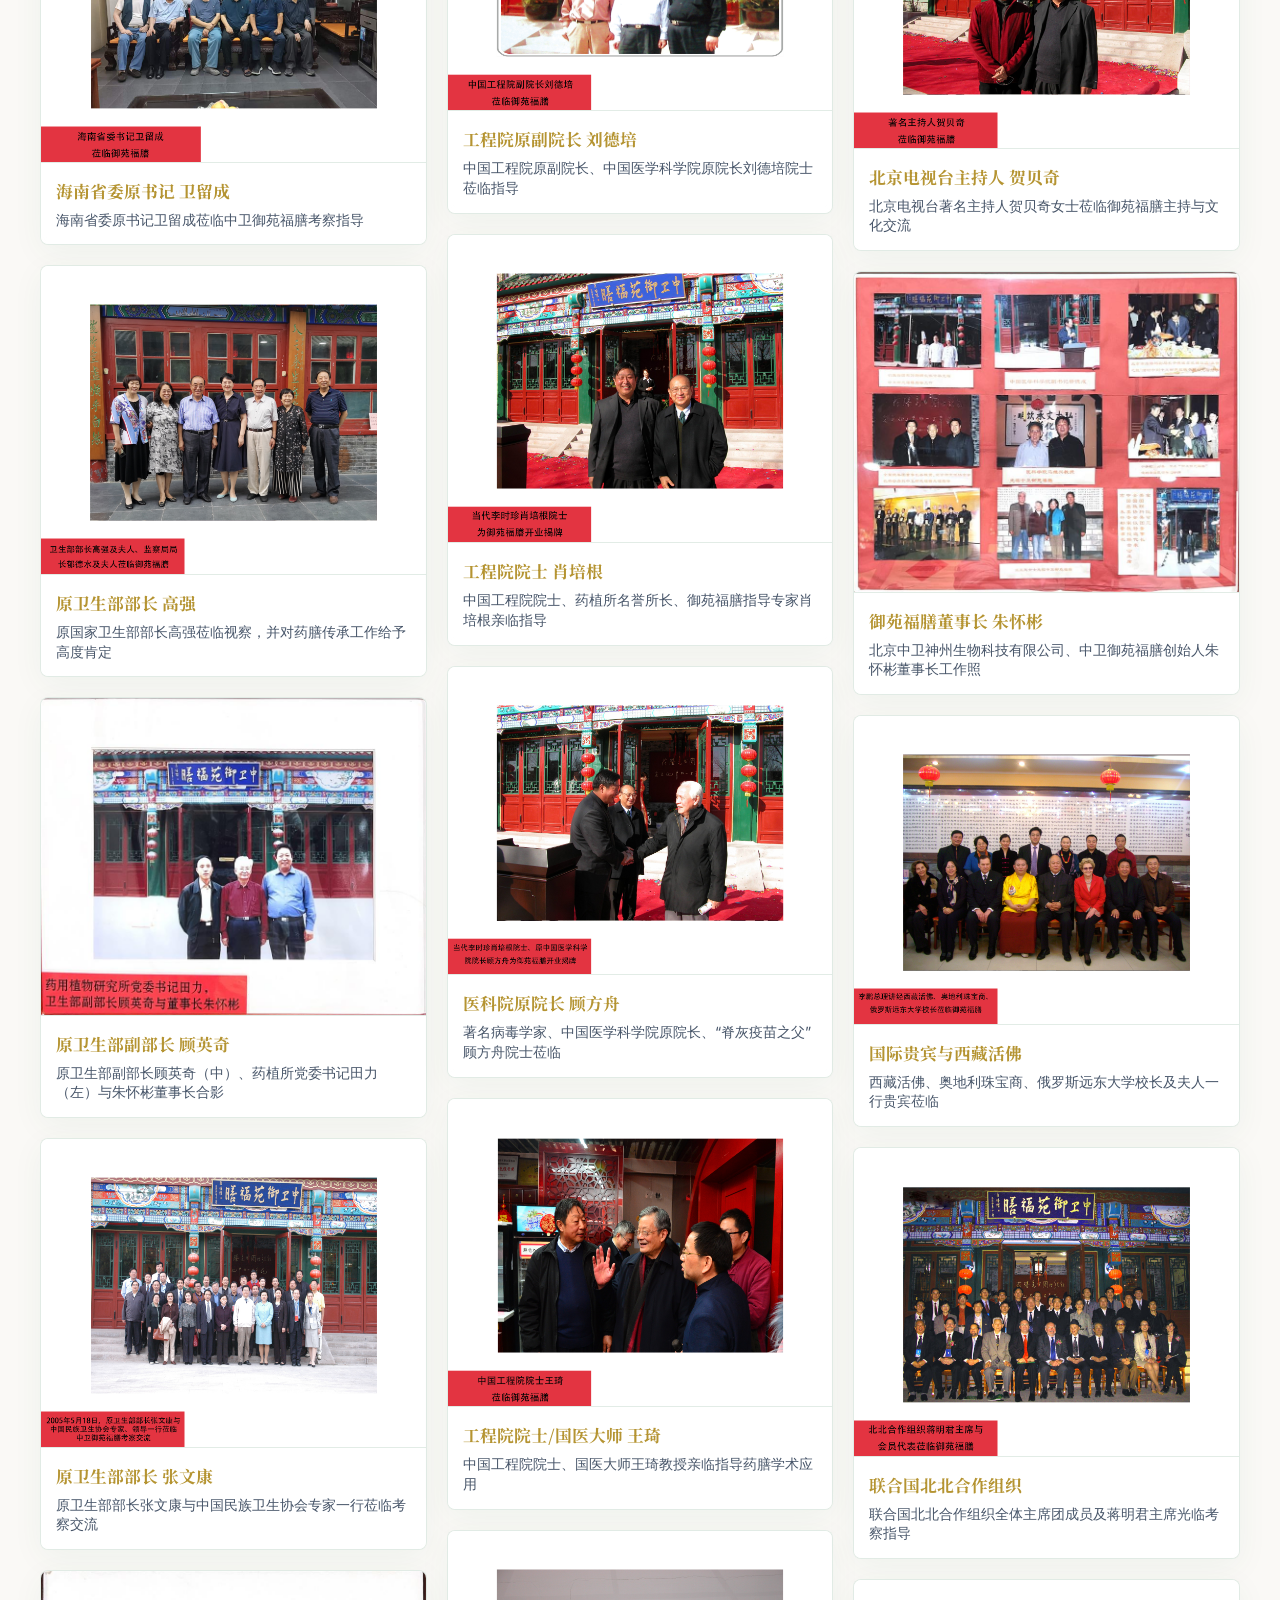
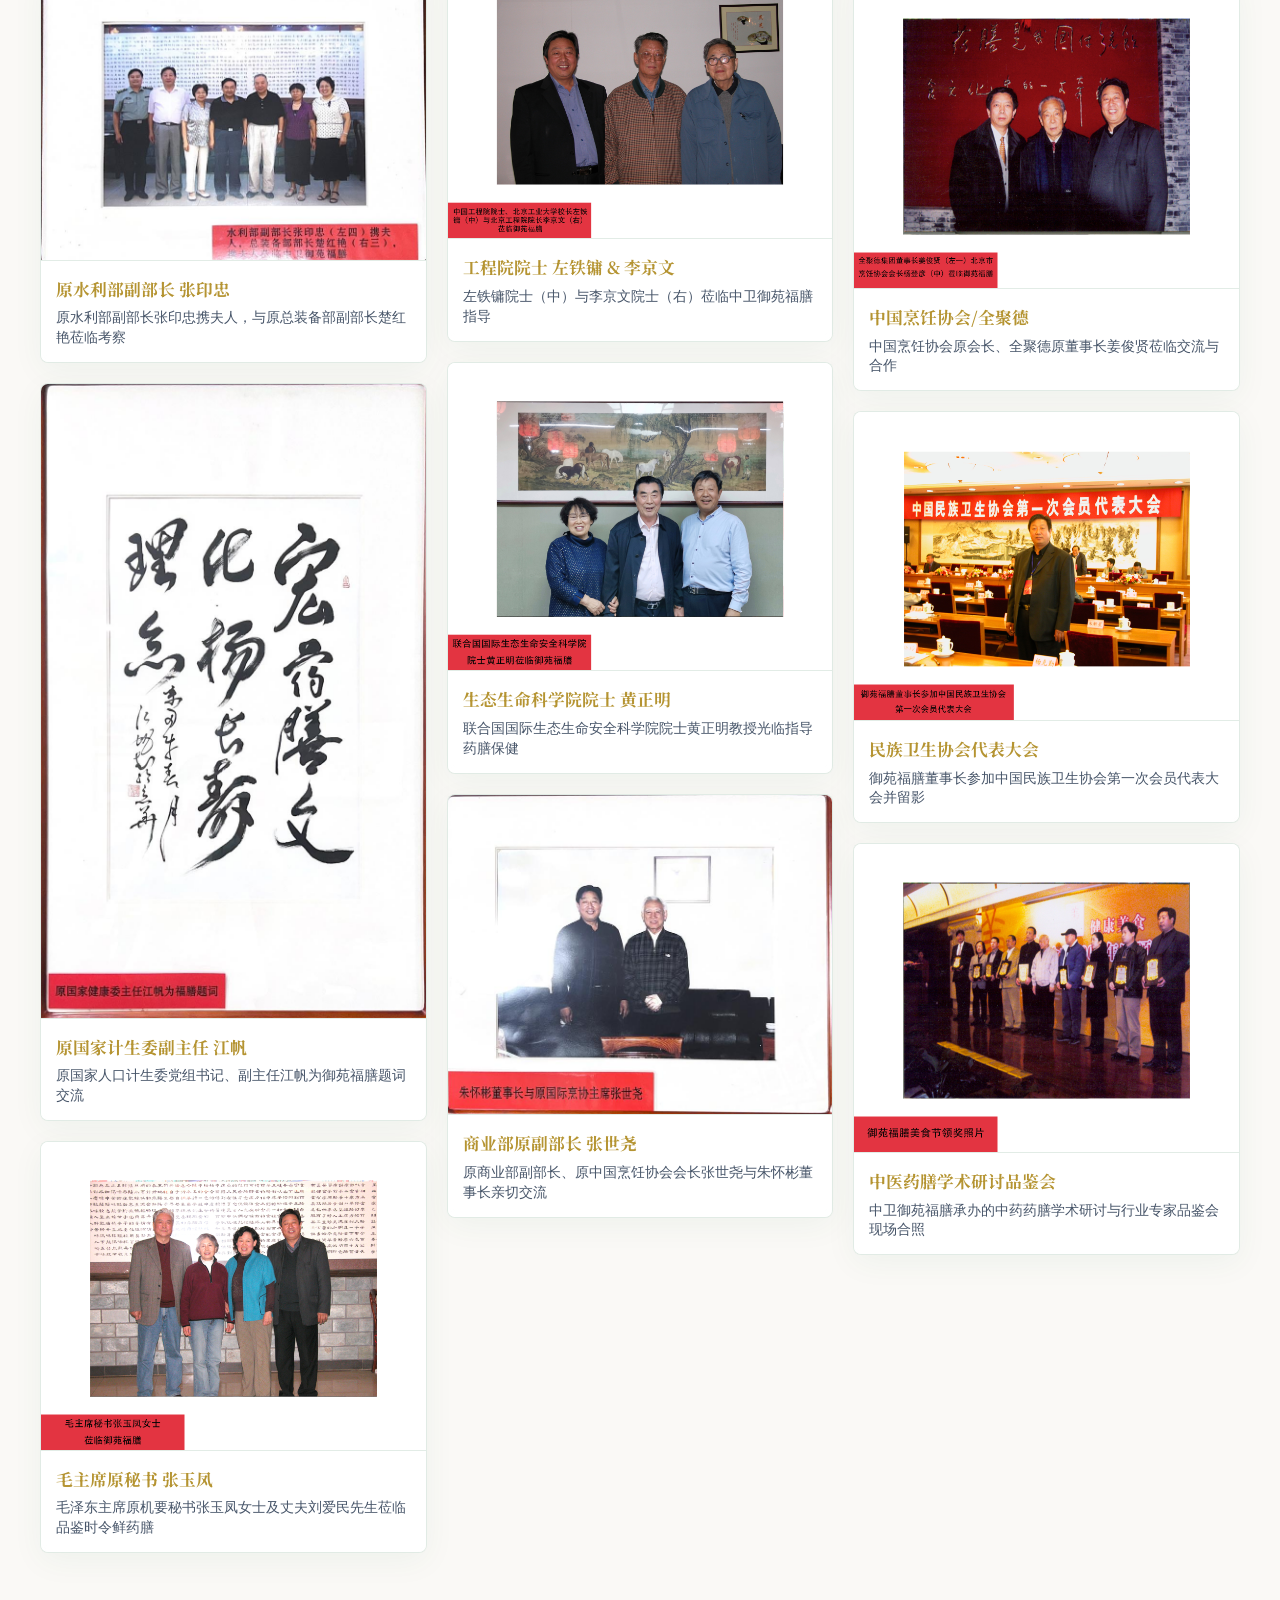
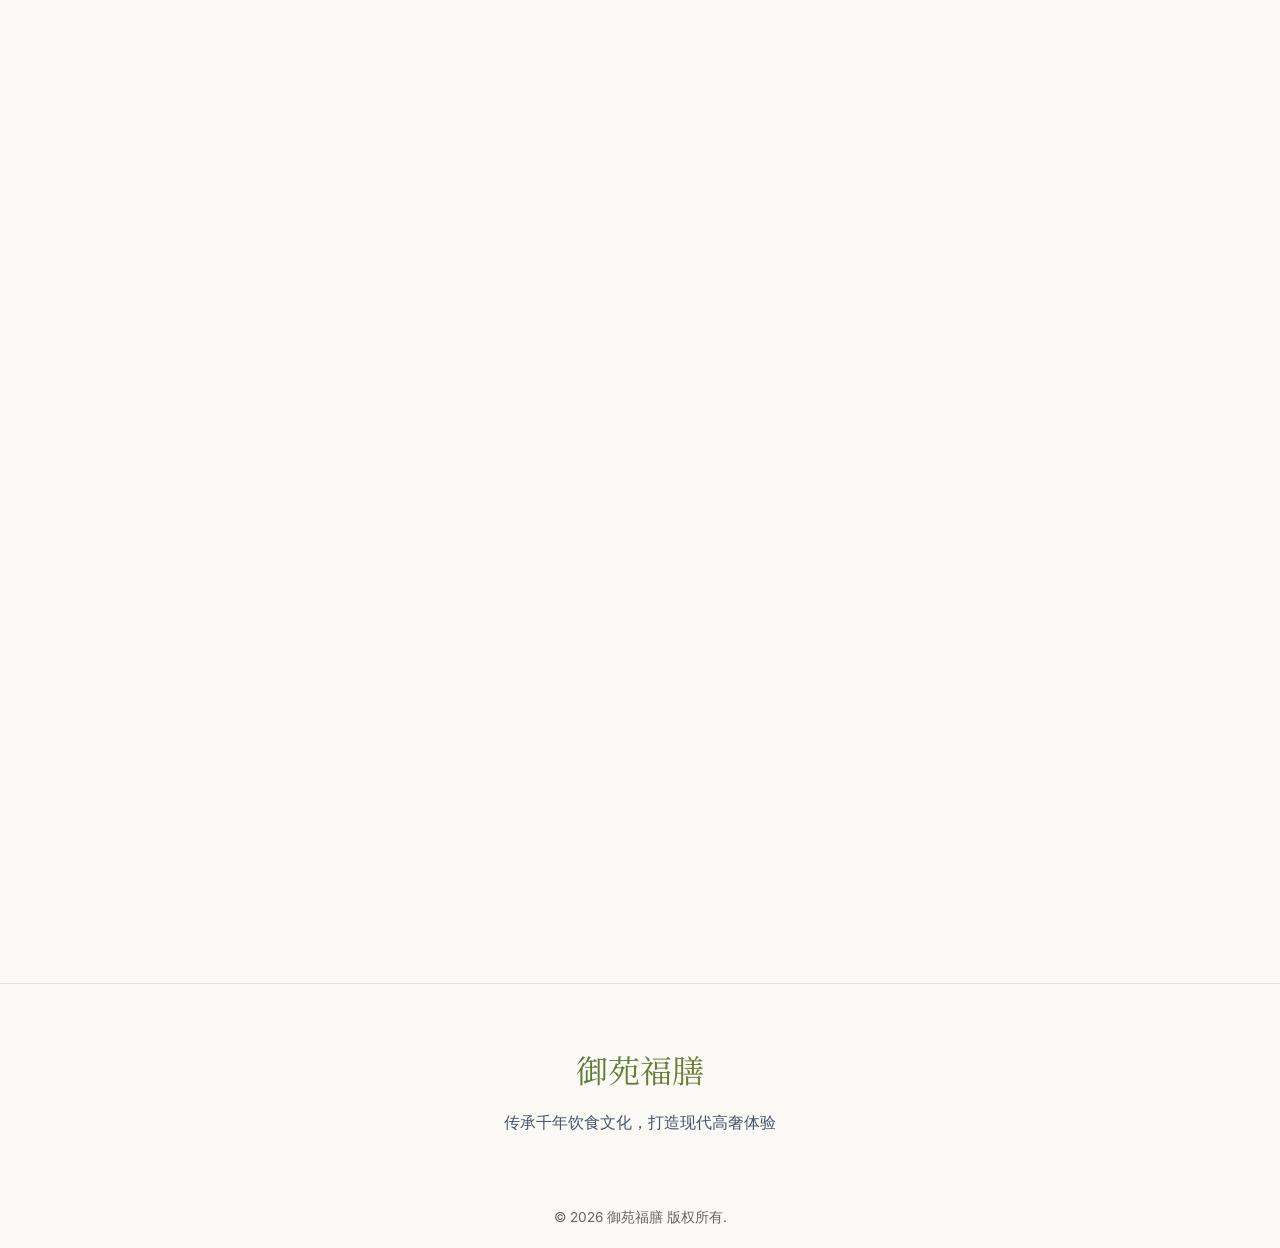
==== commit ca685efb: "feat: add Lu Hao and He Wei to celebrity photo wall in both versions" ====
--- a/index.html
+++ b/index.html
@@ -124,9 +124,9 @@
                     <div class="tab-pane" id="social">
                         <div class="glass-card tab-card grid-2">
                             <div class="info-block">
-                                <h3>“教你吃、教你做”时令食育工坊</h3>
-                                <p>我们长期致力于健康膳食与养生文化的科普实践。每逢清明节、儿童节、端午节、中秋节等中华传统与特色节日，御苑福膳积极承办政府及社区组织的推广活动，创办“教你吃、教你做”时令美食手工工坊。</p>
-                                <p>我们带领市民亲手感知鲜活草木，现场制作清明青团、儿童节趣味膳食、端午香草角粽、中秋药膳月饼等，在烟火气中传承膳食智慧，让科普宣教更具温情与实践趣味。</p>
+                                <h3>“大健康”战略与“体重管理年”推广</h3>
+                                <p>我们积极响应国家<strong>“大健康”战略</strong>，并切实落实政府倡导的<strong>“体重管理年”</strong>活动，长期致力于<strong>“教你吃、教你做”</strong>的科学食育与体重管理推广。每逢清明节、儿童节、端午节、中秋节等重要节日，我们联动政府机构与社区组织，创办节日美食手工工坊，现场教授低糖低脂养生月饼、低卡青团、少盐多膳食纤维的趣味儿童营养餐等时令健康美食的制作。</p>
+                                <p>我们带领市民亲手感知天然食材，学习如何进行科学的体质与体重管理，将大健康政策转化为餐桌上的生动实践，让科学膳食习惯在实践中生根发芽。</p>
                             </div>
                             <div class="info-block">
                                 <h3>“爱心拐杖”老年健康食堂</h3>
@@ -343,6 +343,22 @@
                         <p>毛泽东主席原机要秘书张玉凤女士及丈夫刘爱民先生莅临品鉴时令鲜药膳</p>
                     </div>
                 </div>
+                <!-- 陆浩 -->
+                <div class="masonry-item glass-card photo-card">
+                    <img src="assets/images/陆浩.jpg" alt="陆浩" loading="lazy">
+                    <div class="photo-caption">
+                        <h4>甘肃省委原书记 陆浩</h4>
+                        <p>甘肃省委原书记陆浩一行莅临中卫御苑福膳视察指导工作并亲切交流</p>
+                    </div>
+                </div>
+                <!-- 何维 -->
+                <div class="masonry-item glass-card photo-card">
+                    <img src="assets/images/何维.jpg" alt="何维" loading="lazy">
+                    <div class="photo-caption">
+                        <h4>全国人大常委会副委员长 何维</h4>
+                        <p>全国人大常委会副委员长何维莅临中卫御苑福膳考察交流并亲切留影</p>
+                    </div>
+                </div>
 
                 <!-- ================= 2. 科学、医学与中医药界专家 ================= -->
                 <!-- 刘德培 -->
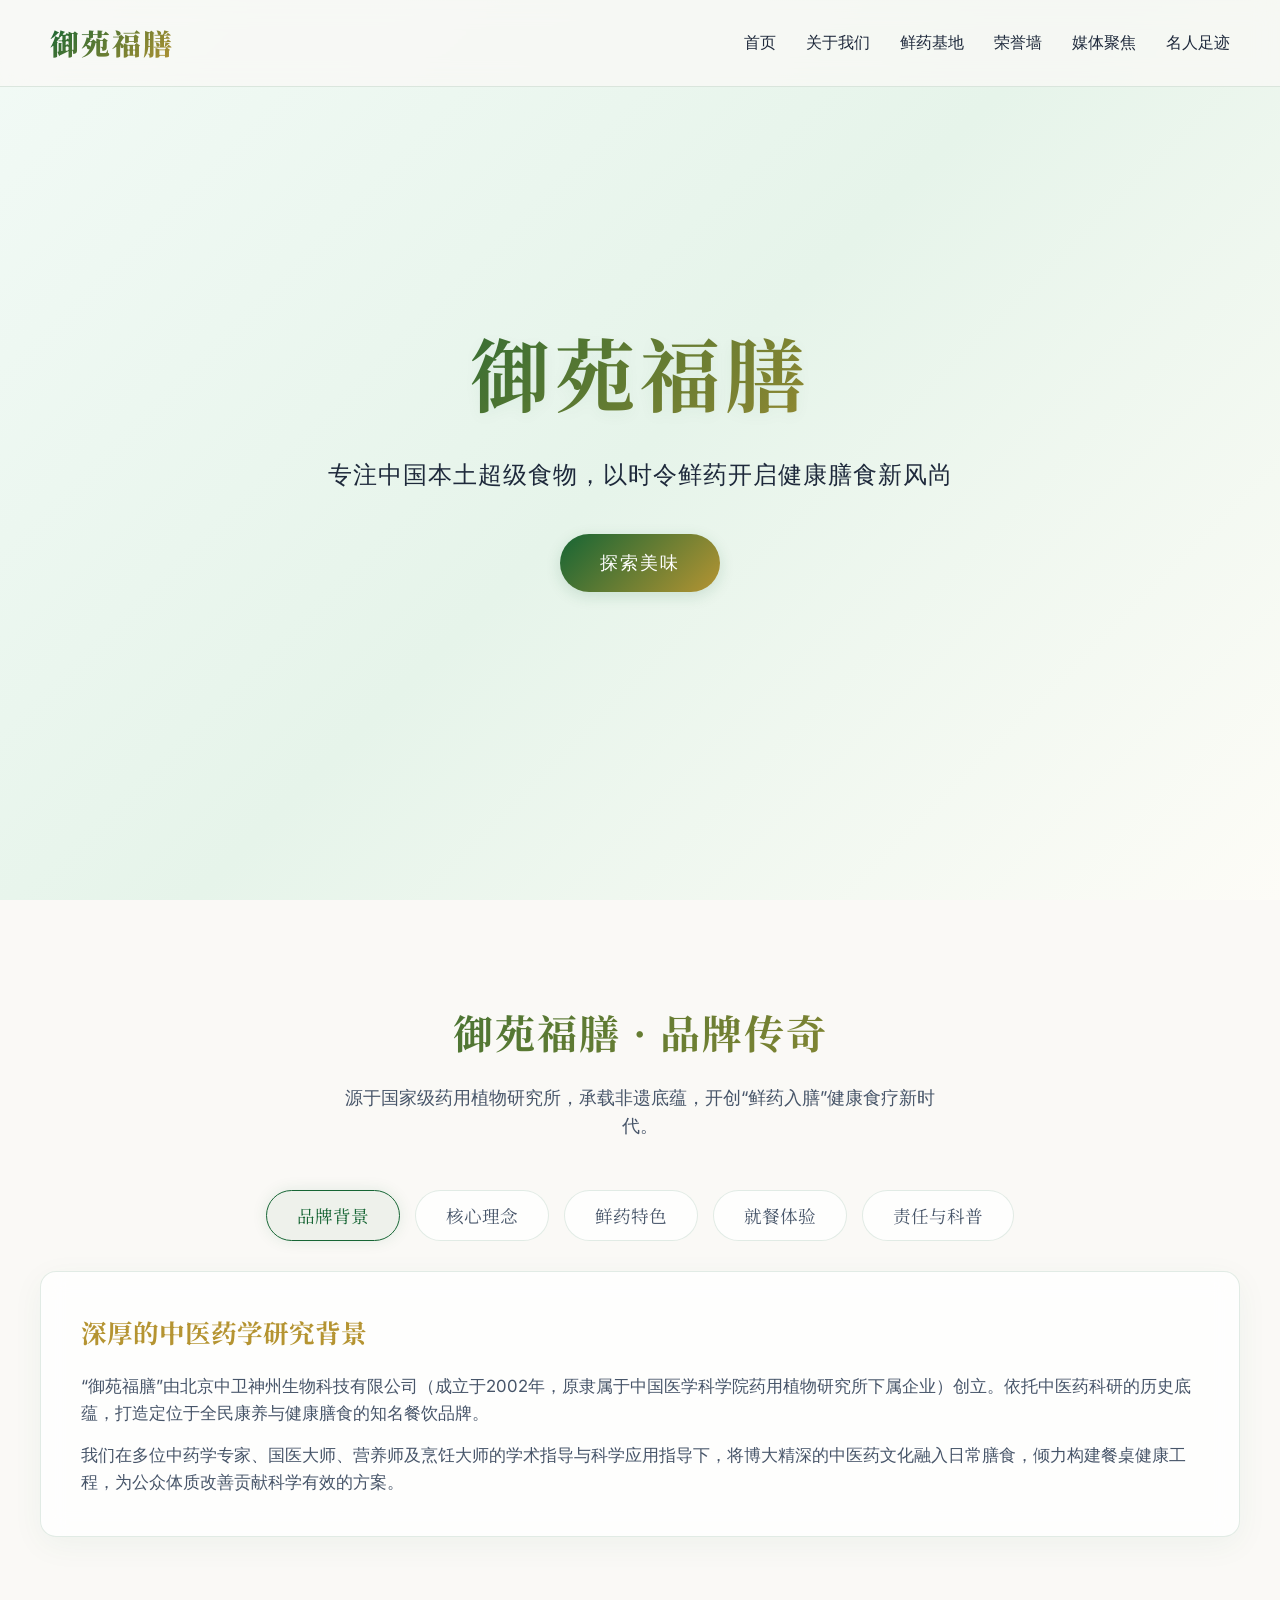
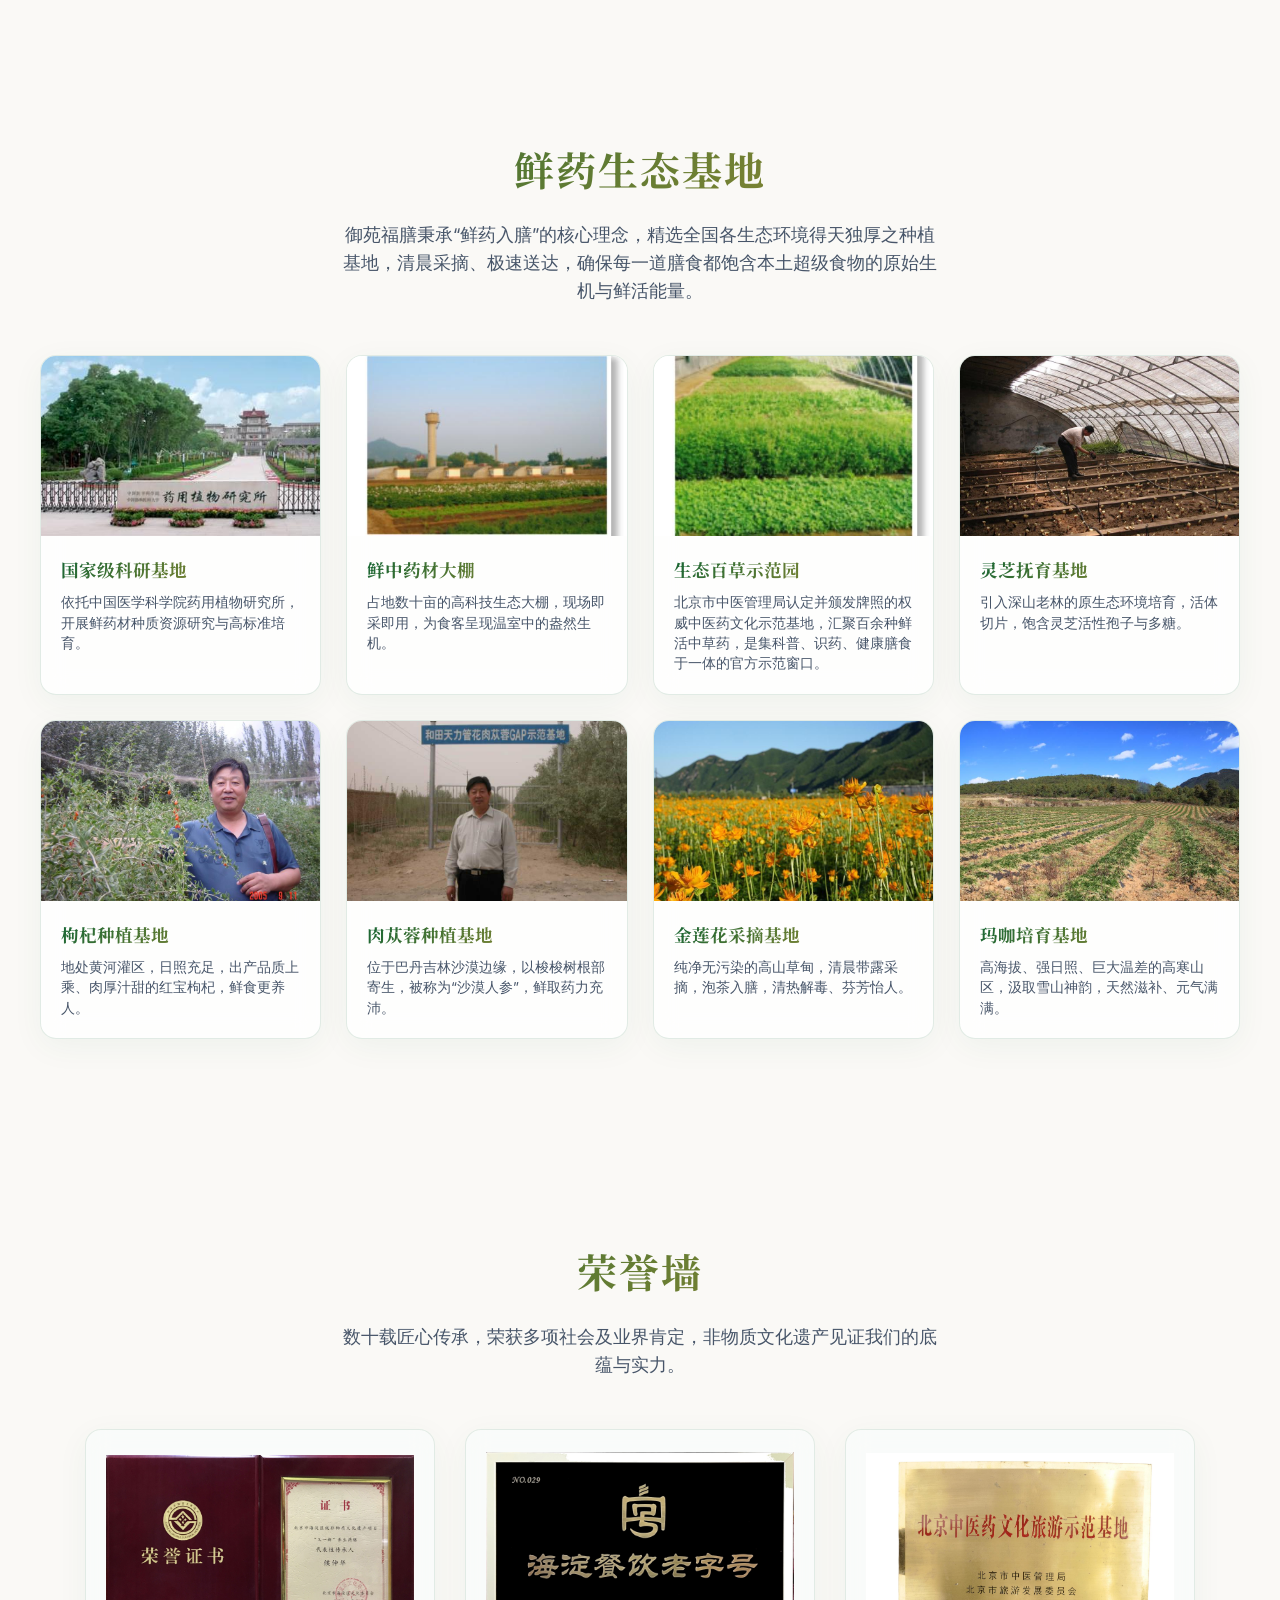
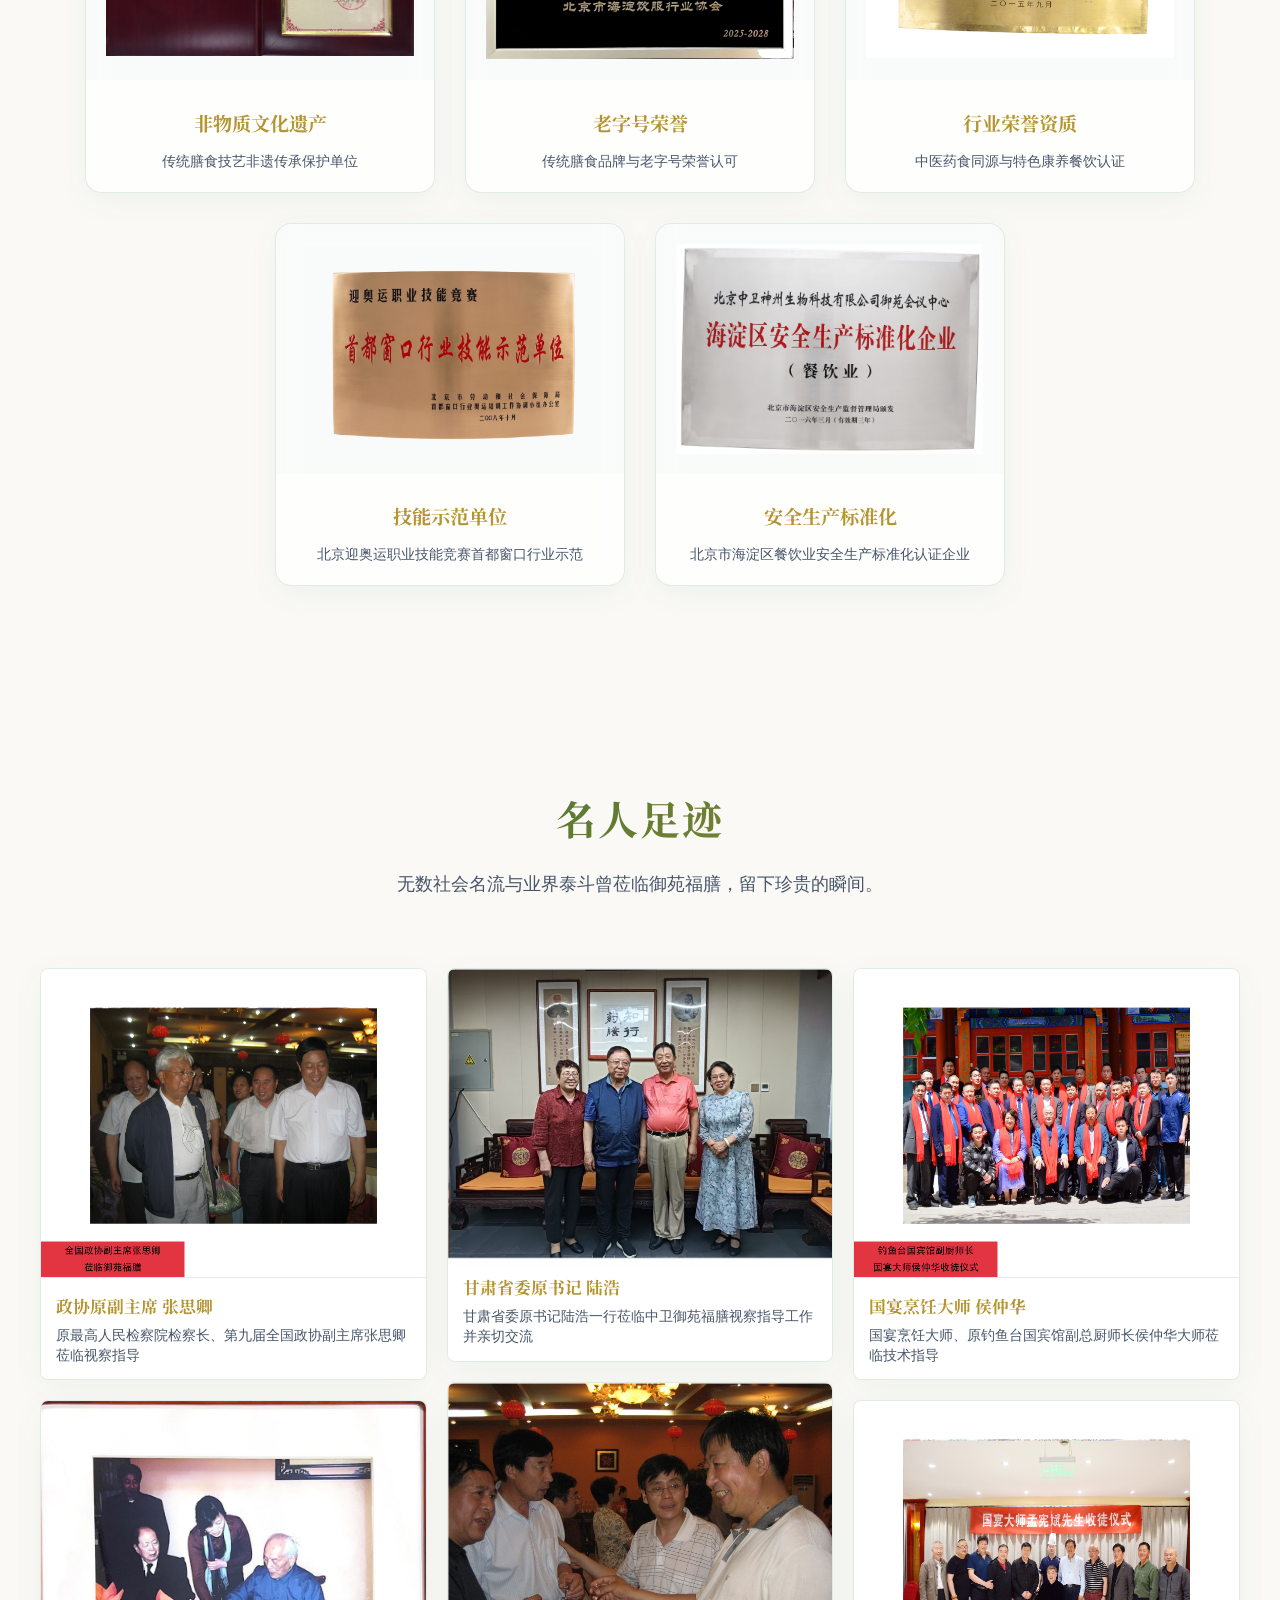
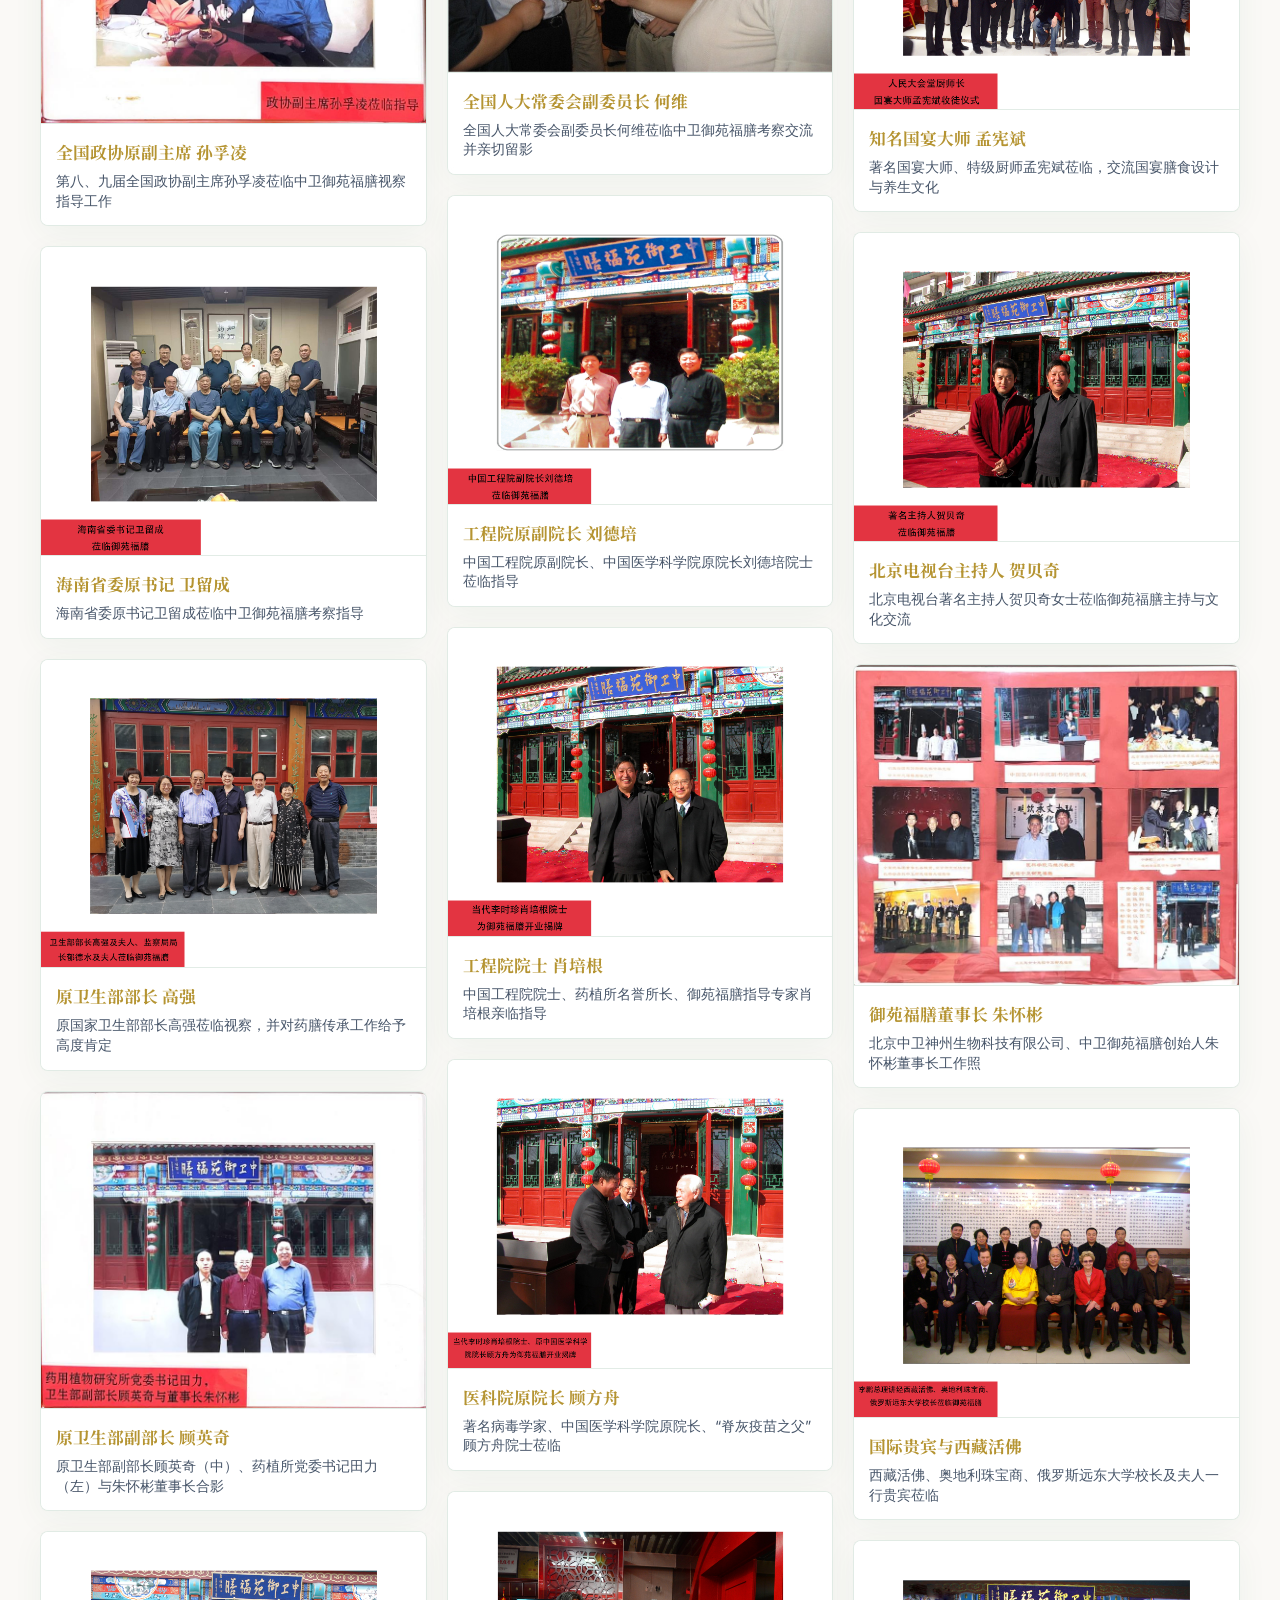
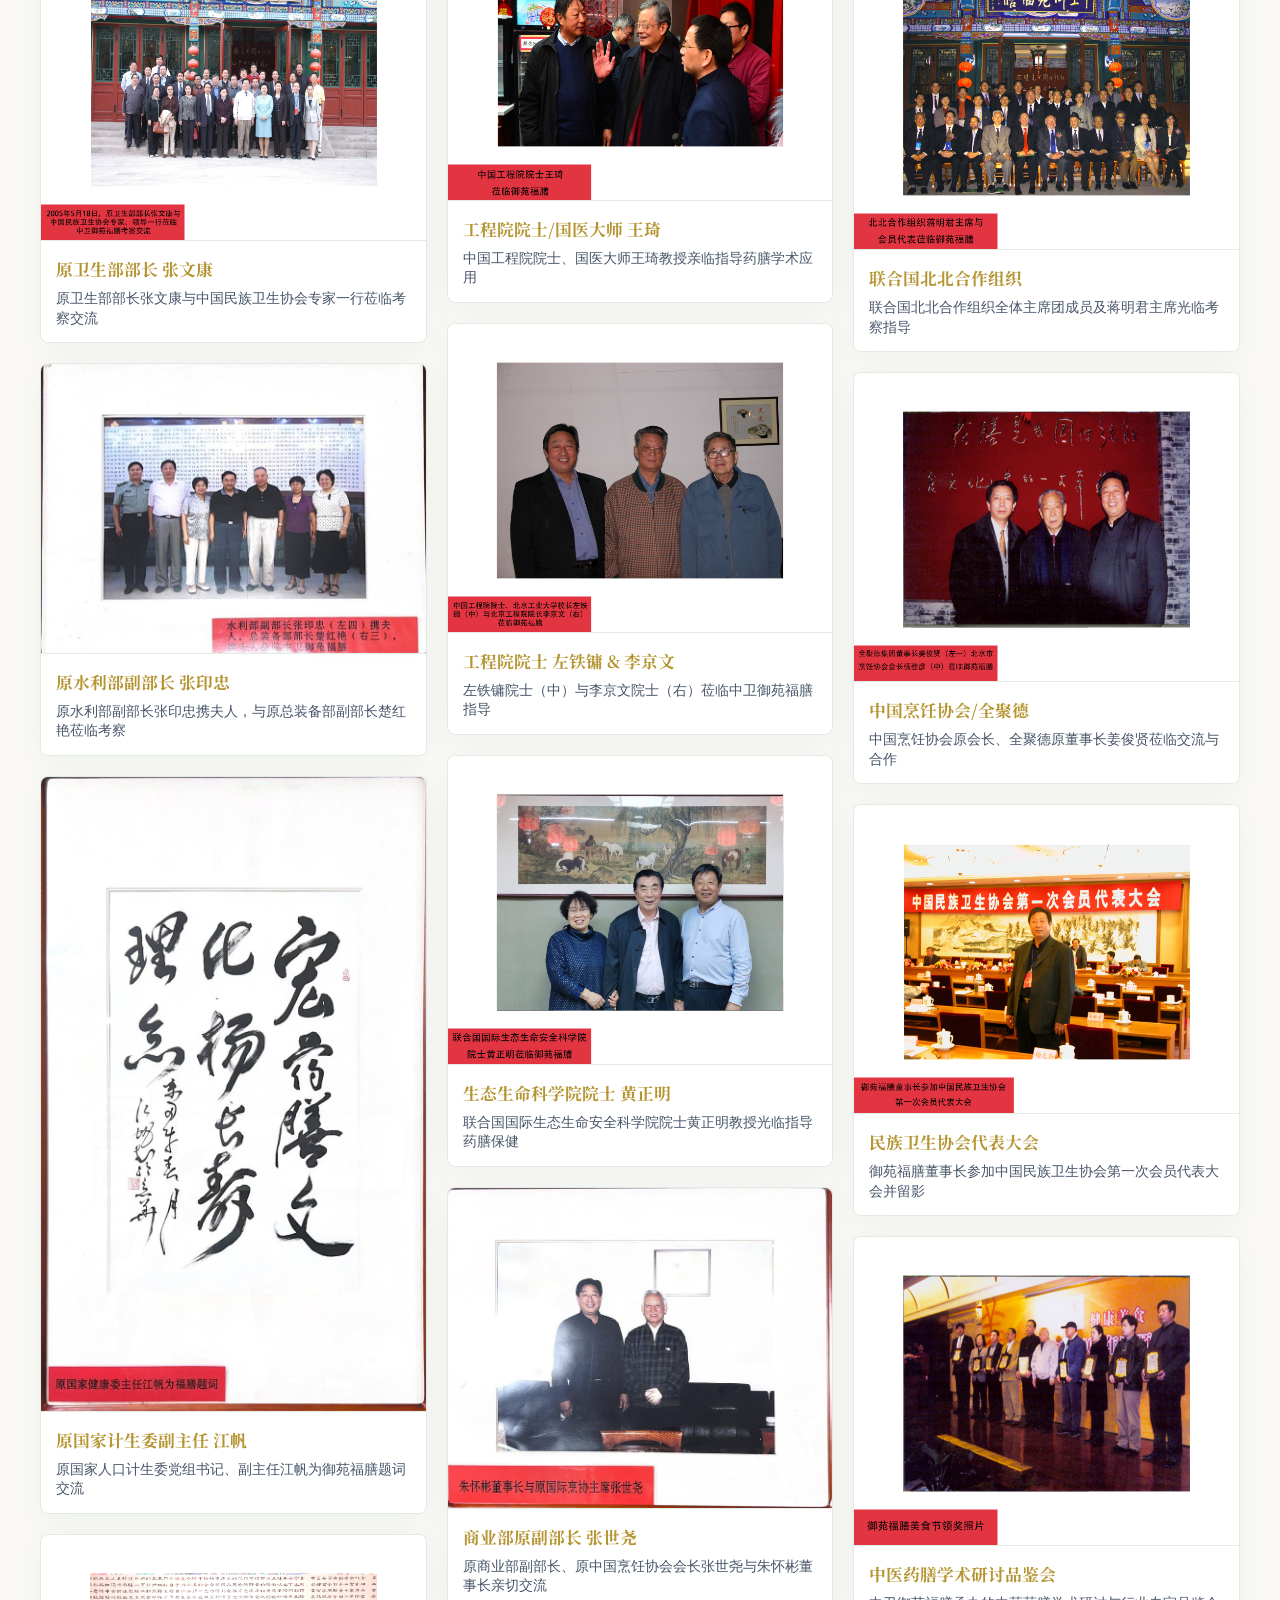
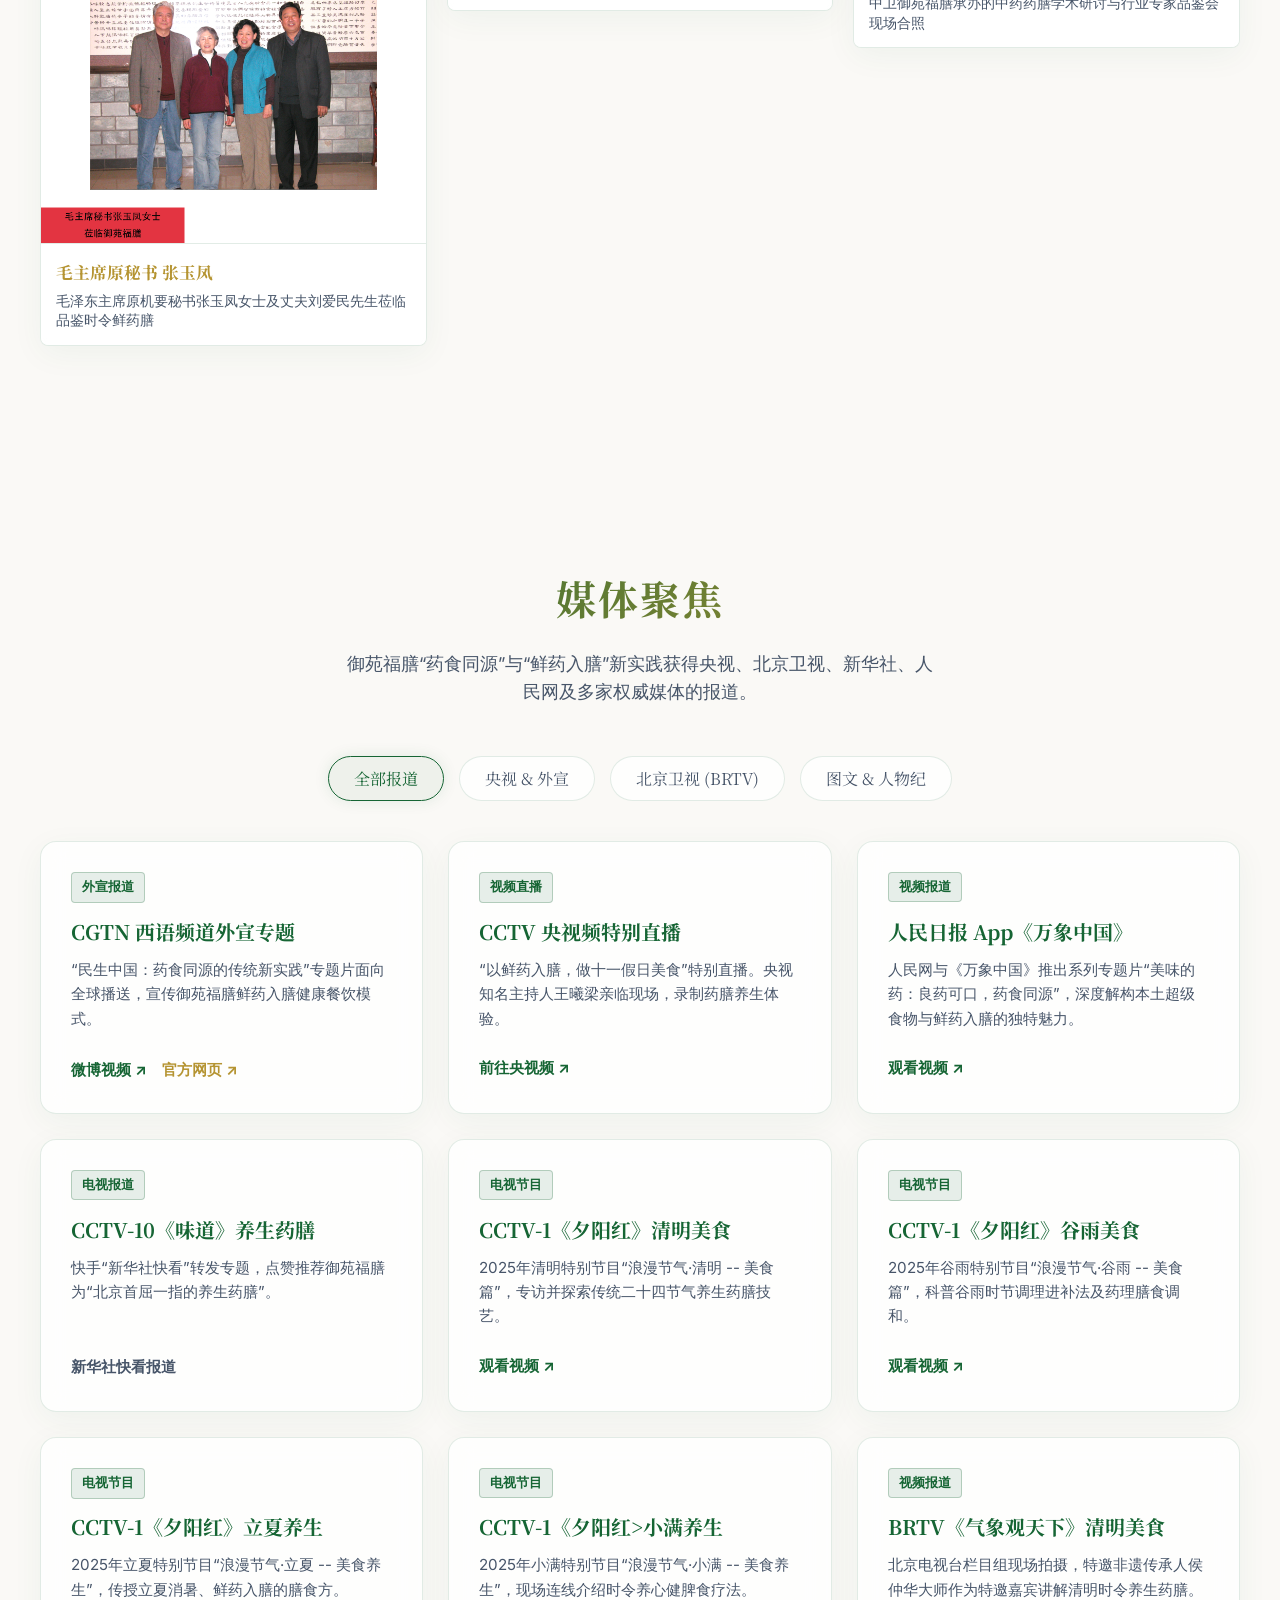
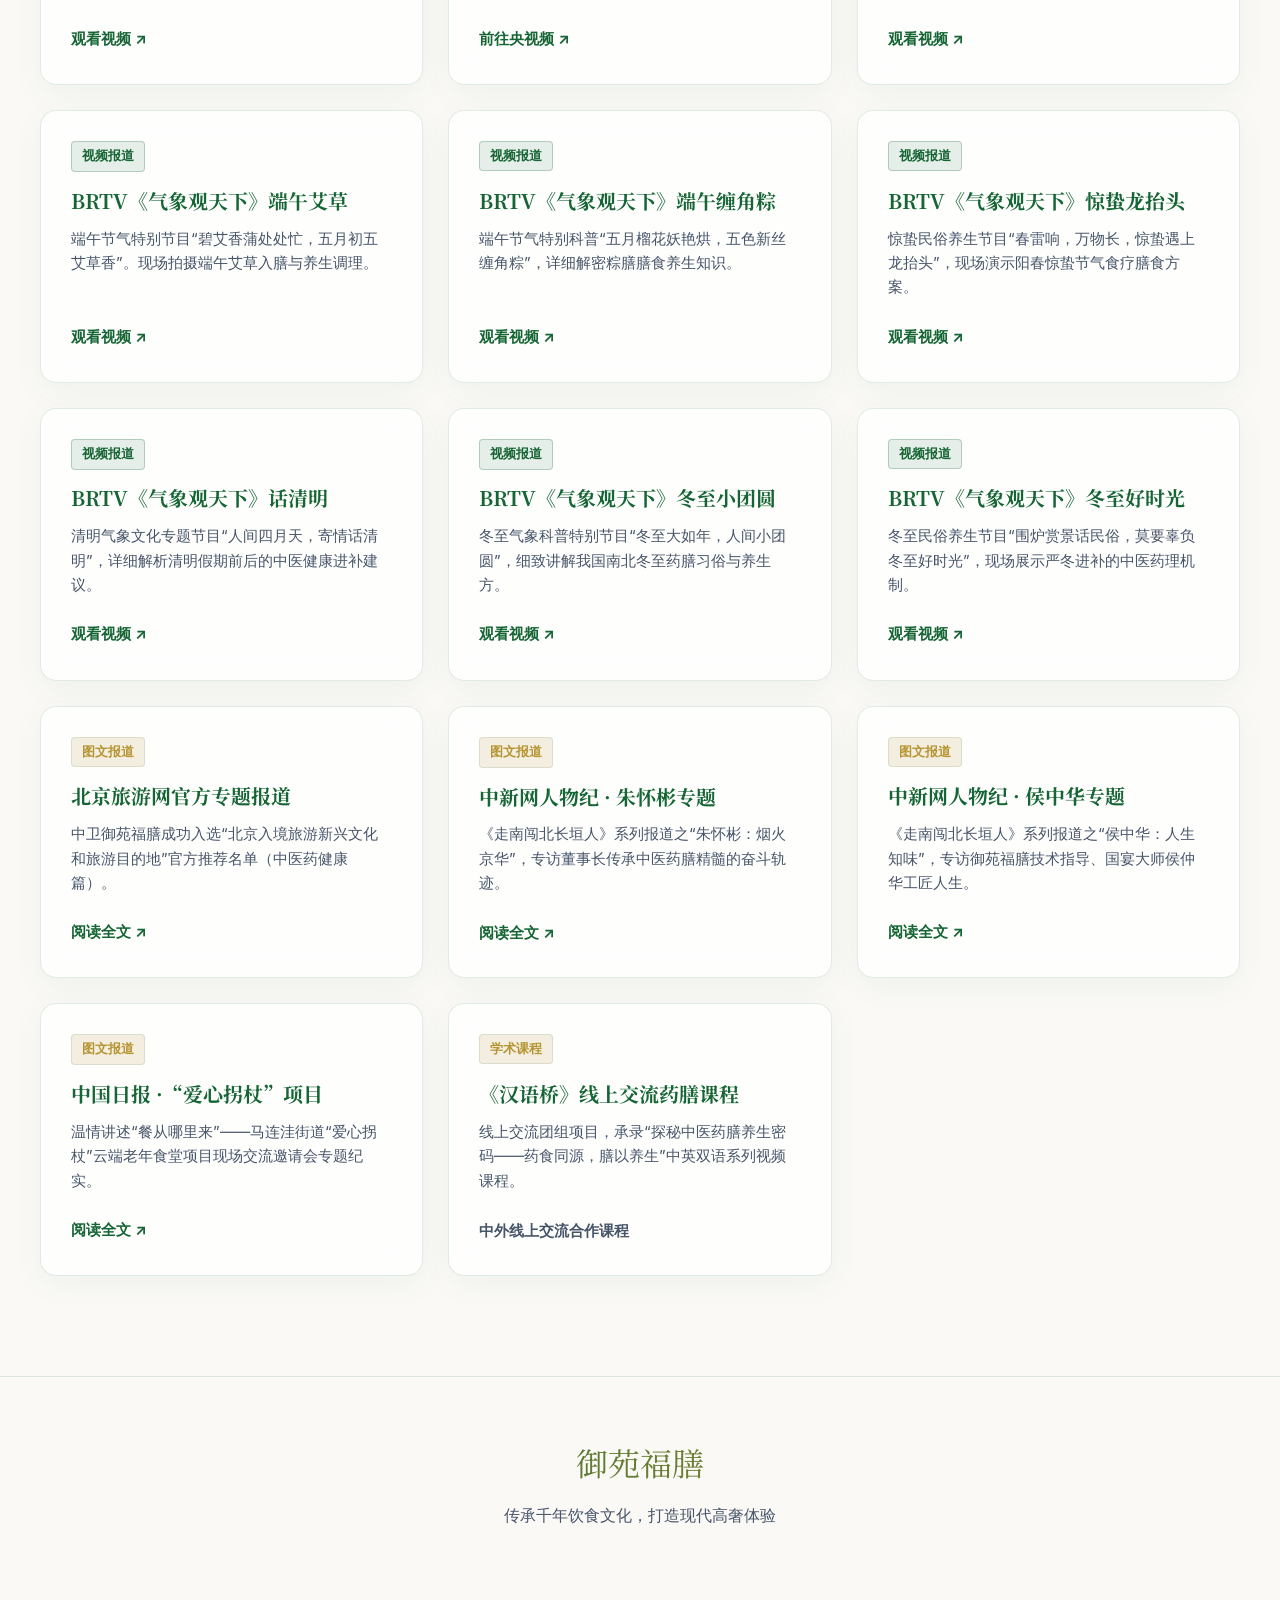
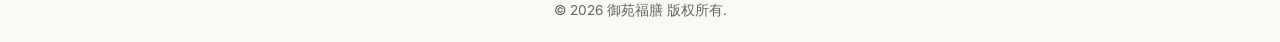
==== commit ed9e7bc2: "feat: add Skills Demonstration and Safety Production plaques to honors section" ====
--- a/index.html
+++ b/index.html
@@ -257,6 +257,20 @@
                         <p>中医药食同源与特色康养餐饮认证</p>
                     </div>
                 </div>
+                <div class="honor-card glass-card hover-glow">
+                    <img src="assets/images/技能示范.png" alt="技能示范单位牌匾" class="honor-img">
+                    <div class="honor-info">
+                        <h3>技能示范单位</h3>
+                        <p>北京迎奥运职业技能竞赛首都窗口行业示范</p>
+                    </div>
+                </div>
+                <div class="honor-card glass-card hover-glow">
+                    <img src="assets/images/安全生产.png" alt="安全生产标准化牌匾" class="honor-img">
+                    <div class="honor-info">
+                        <h3>安全生产标准化</h3>
+                        <p>北京市海淀区餐饮业安全生产标准化认证企业</p>
+                    </div>
+                </div>
             </div>
         </div>
     </section>
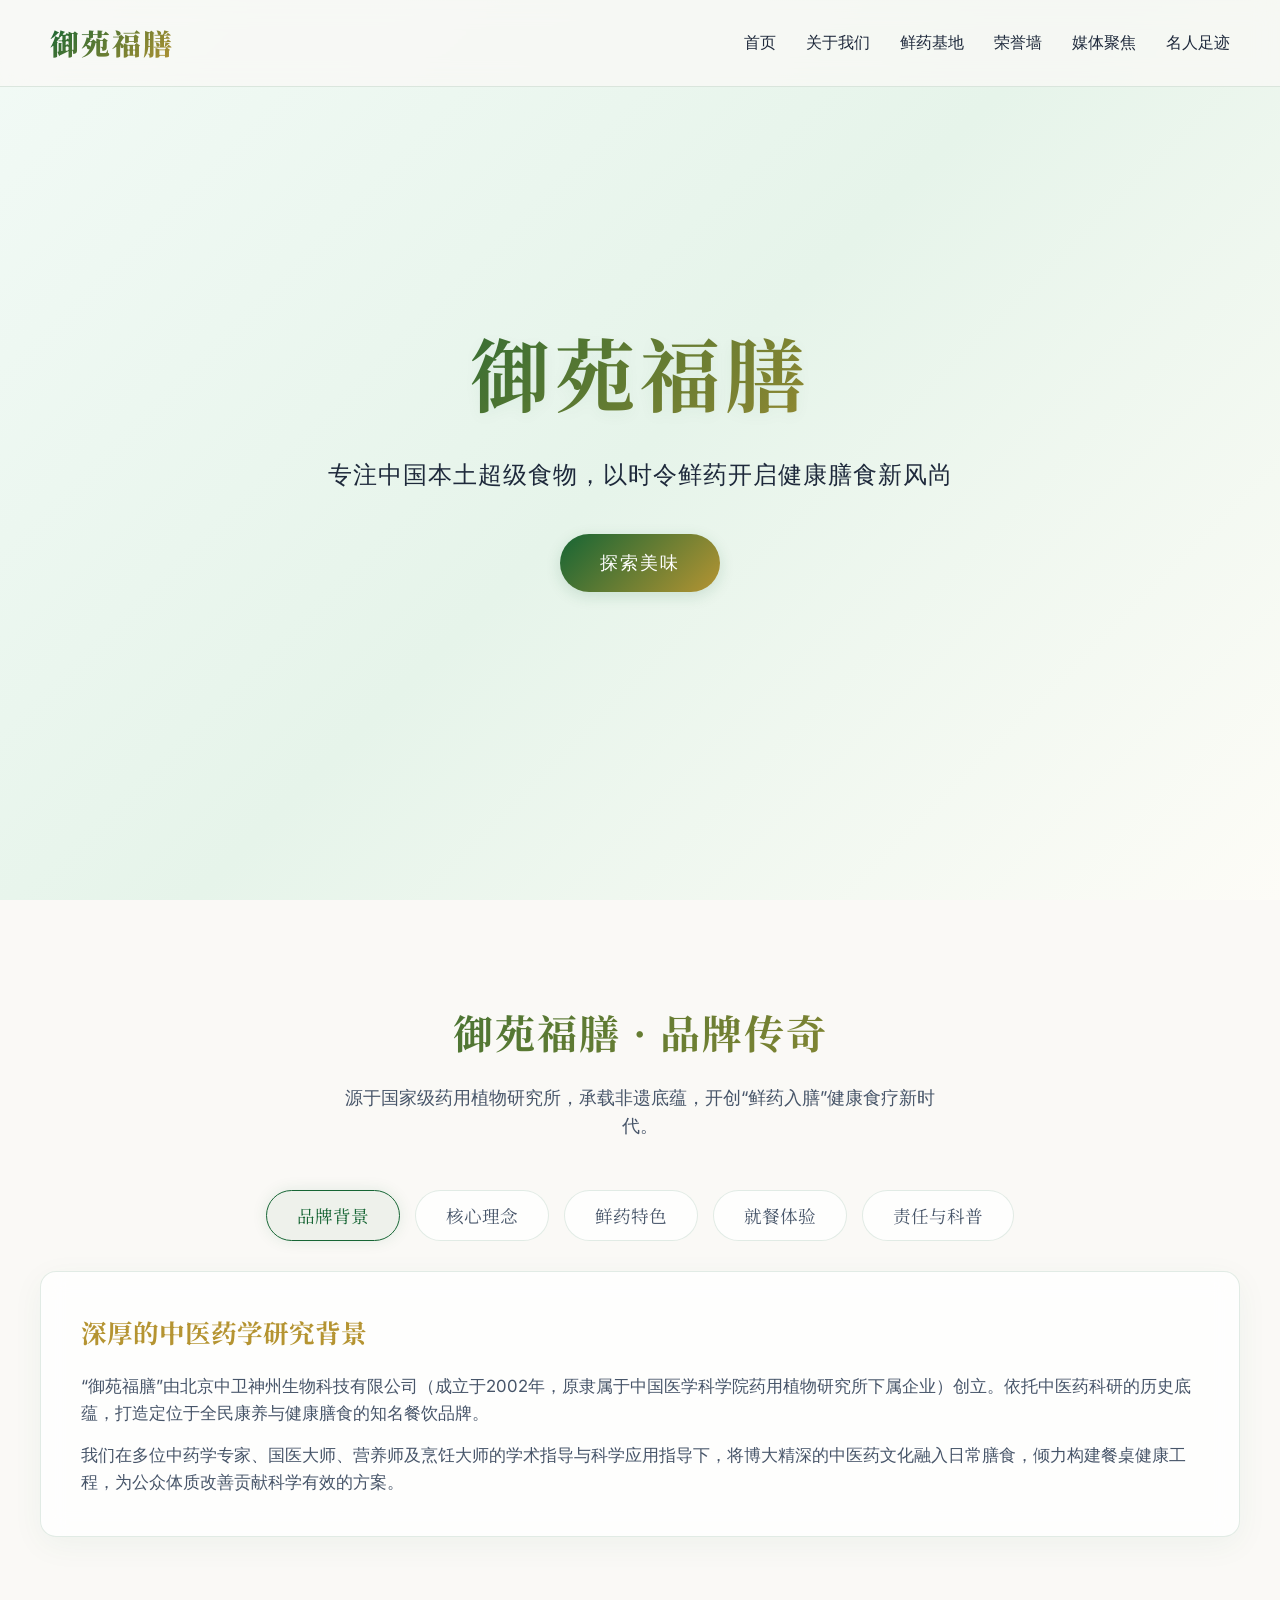
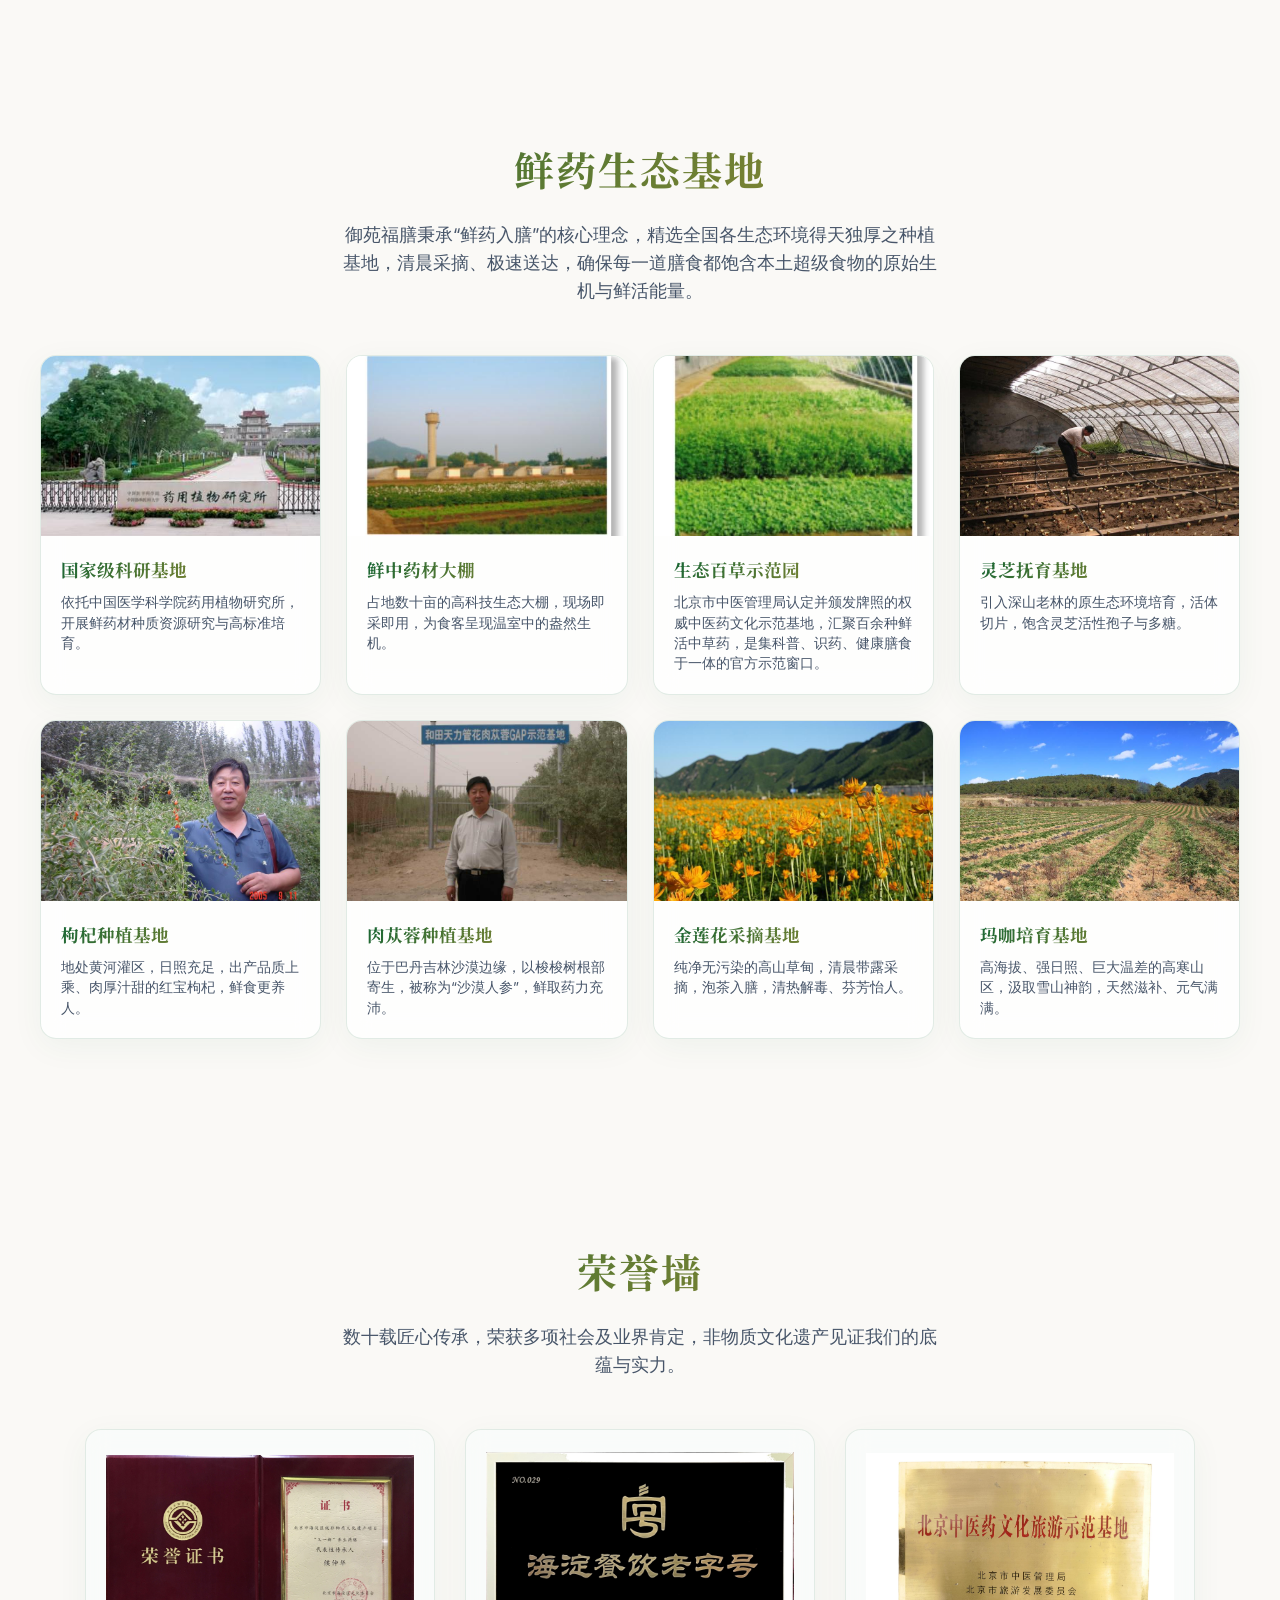
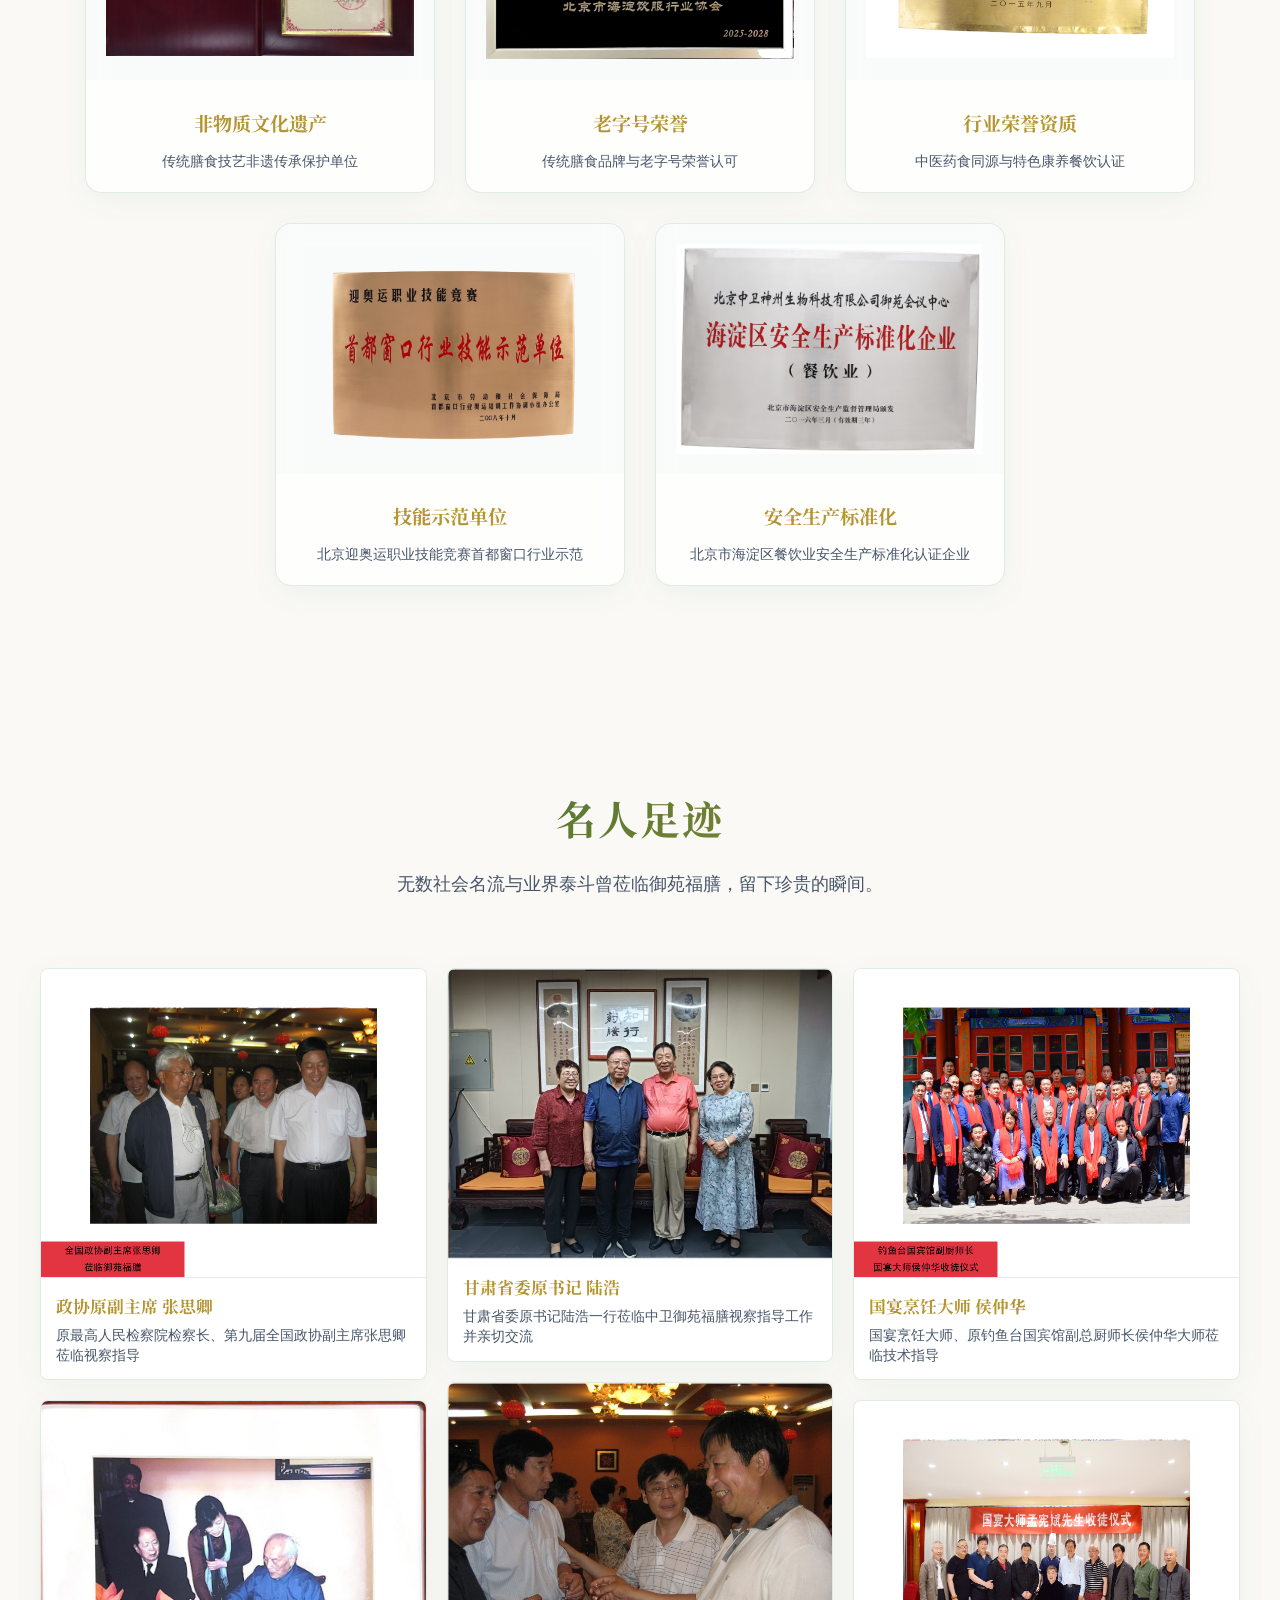
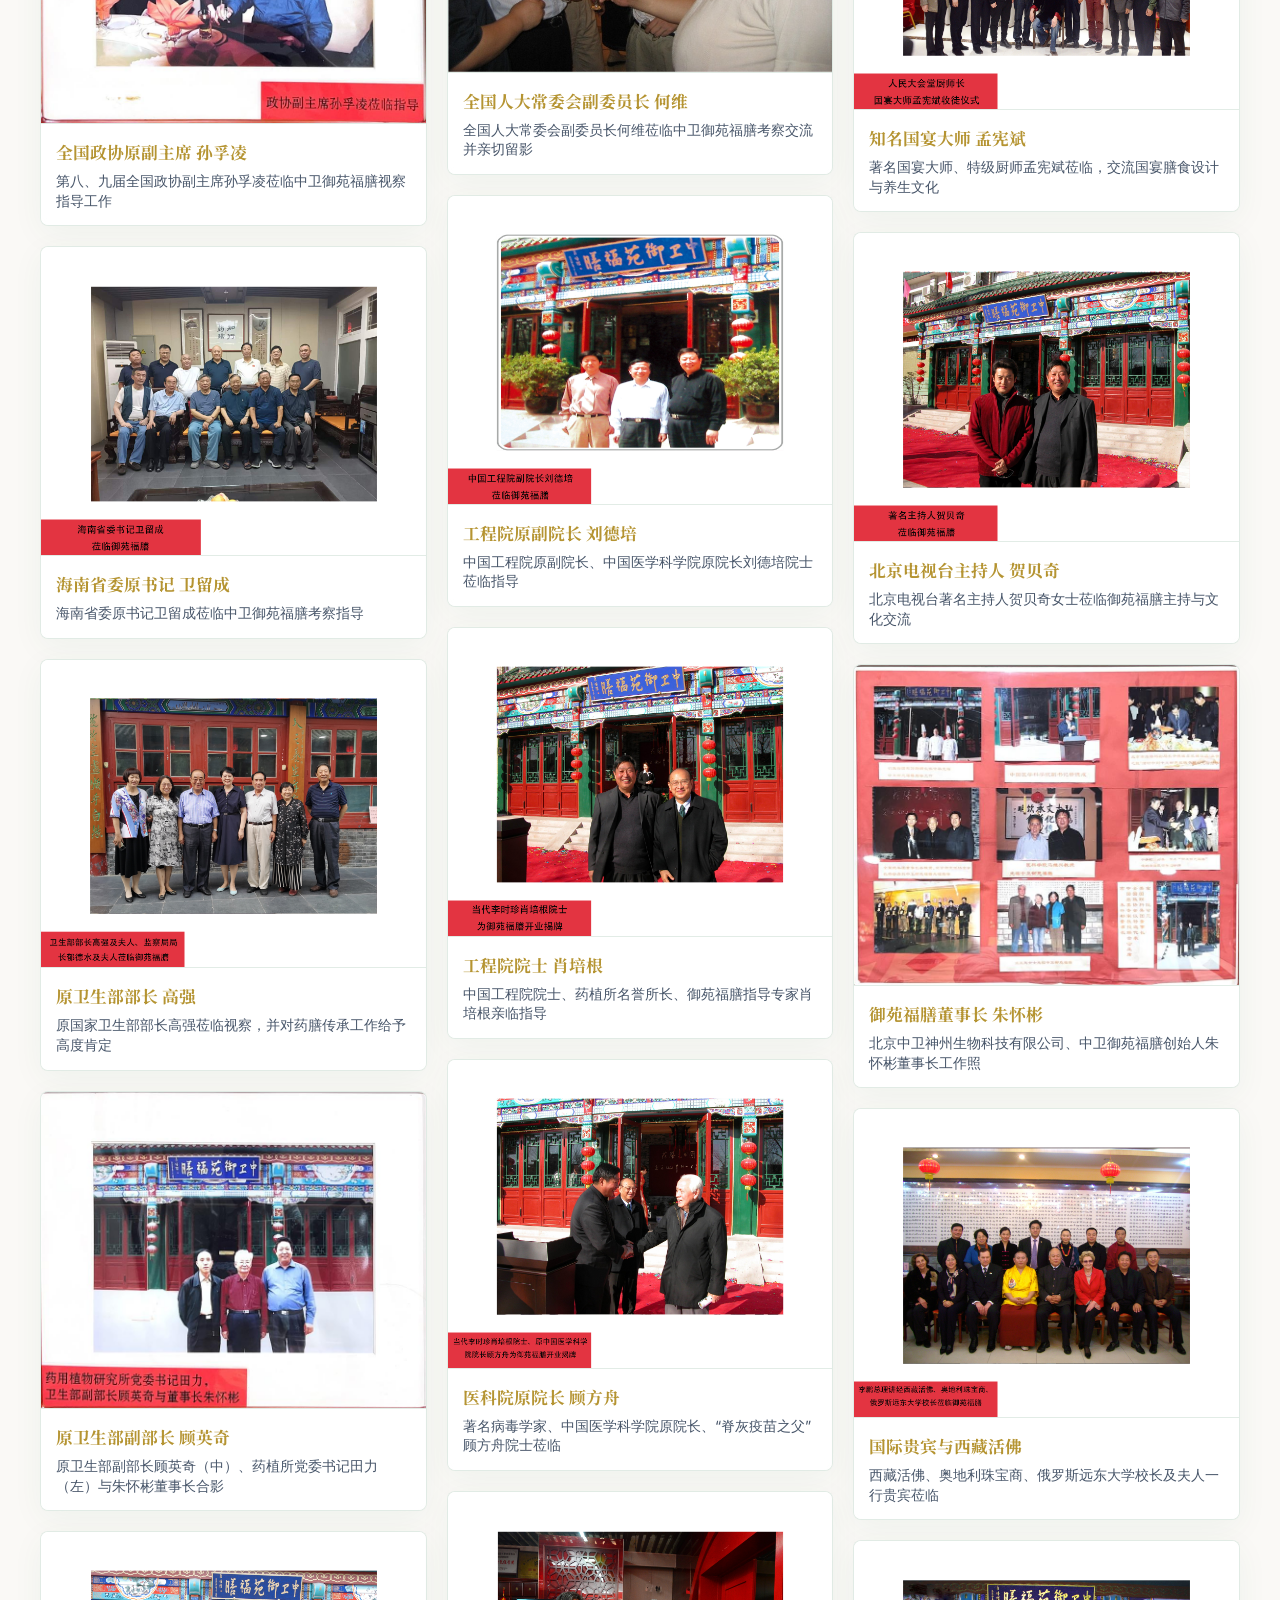
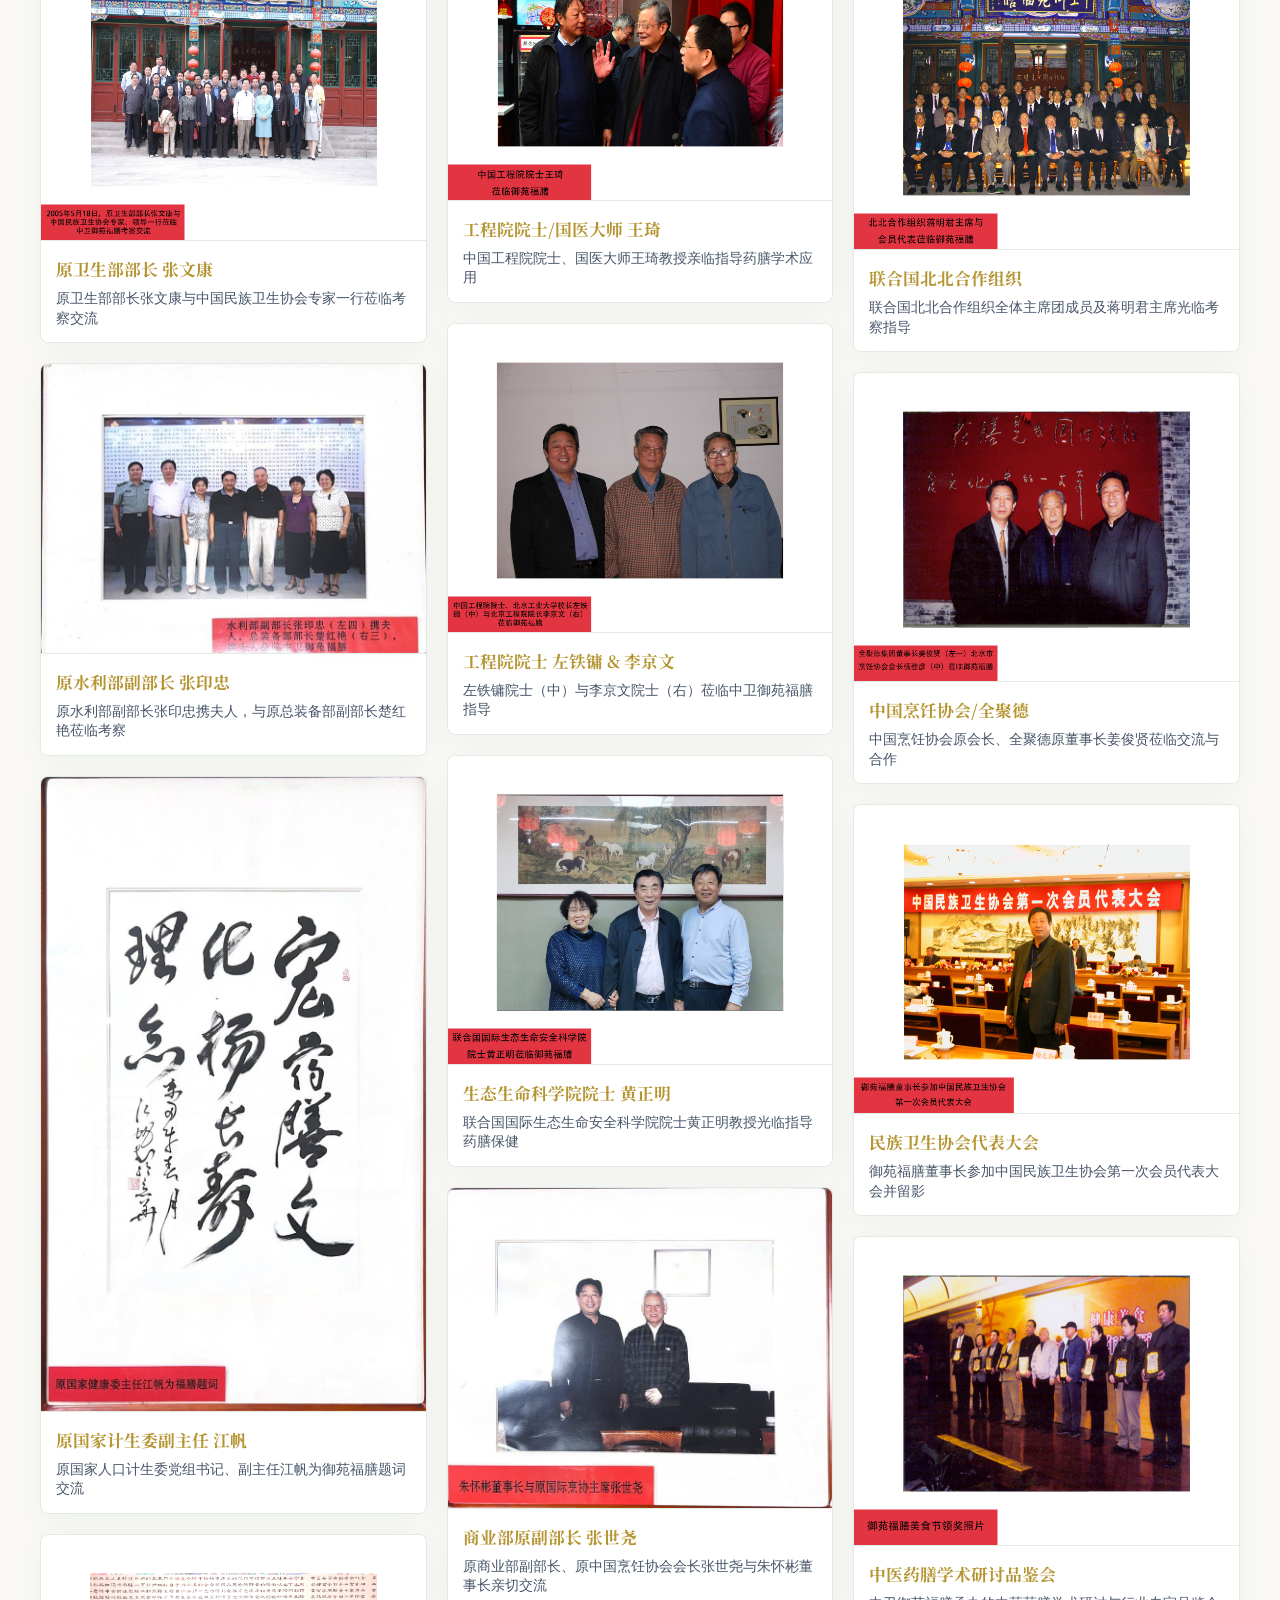
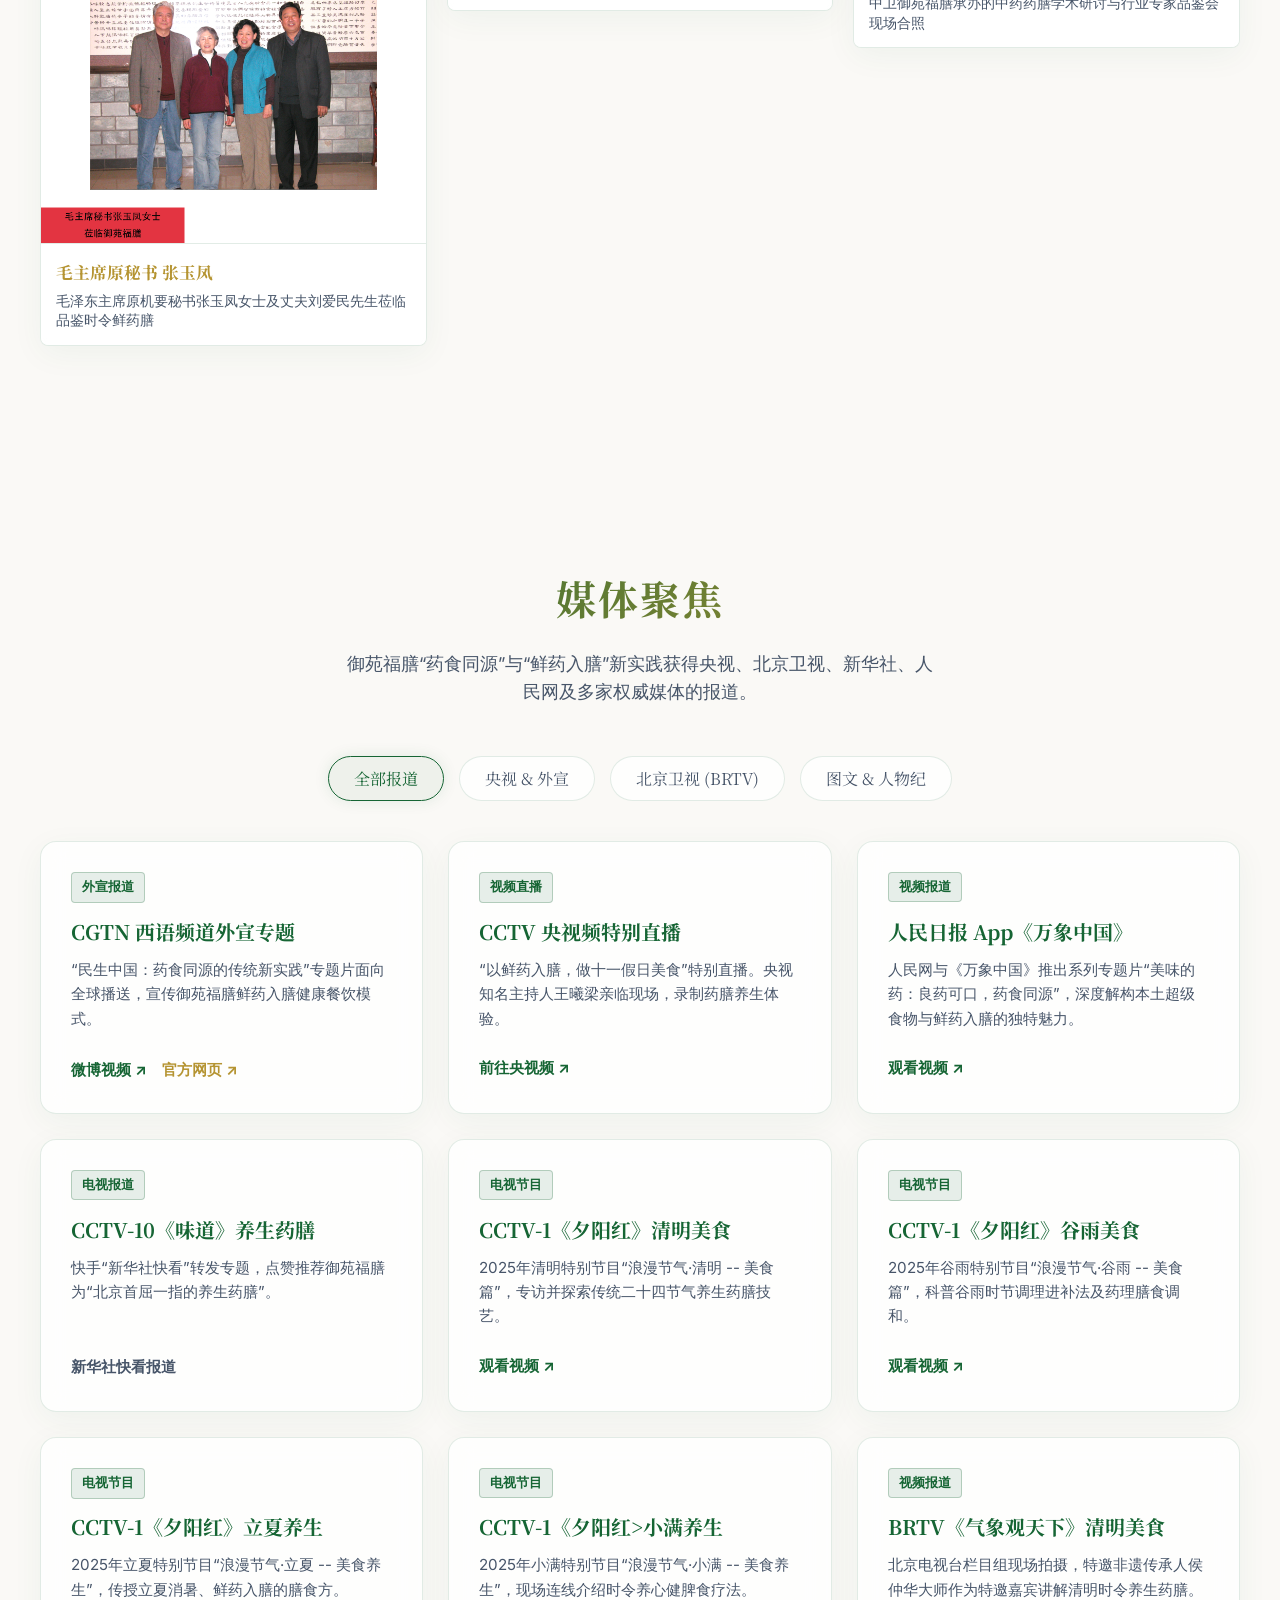
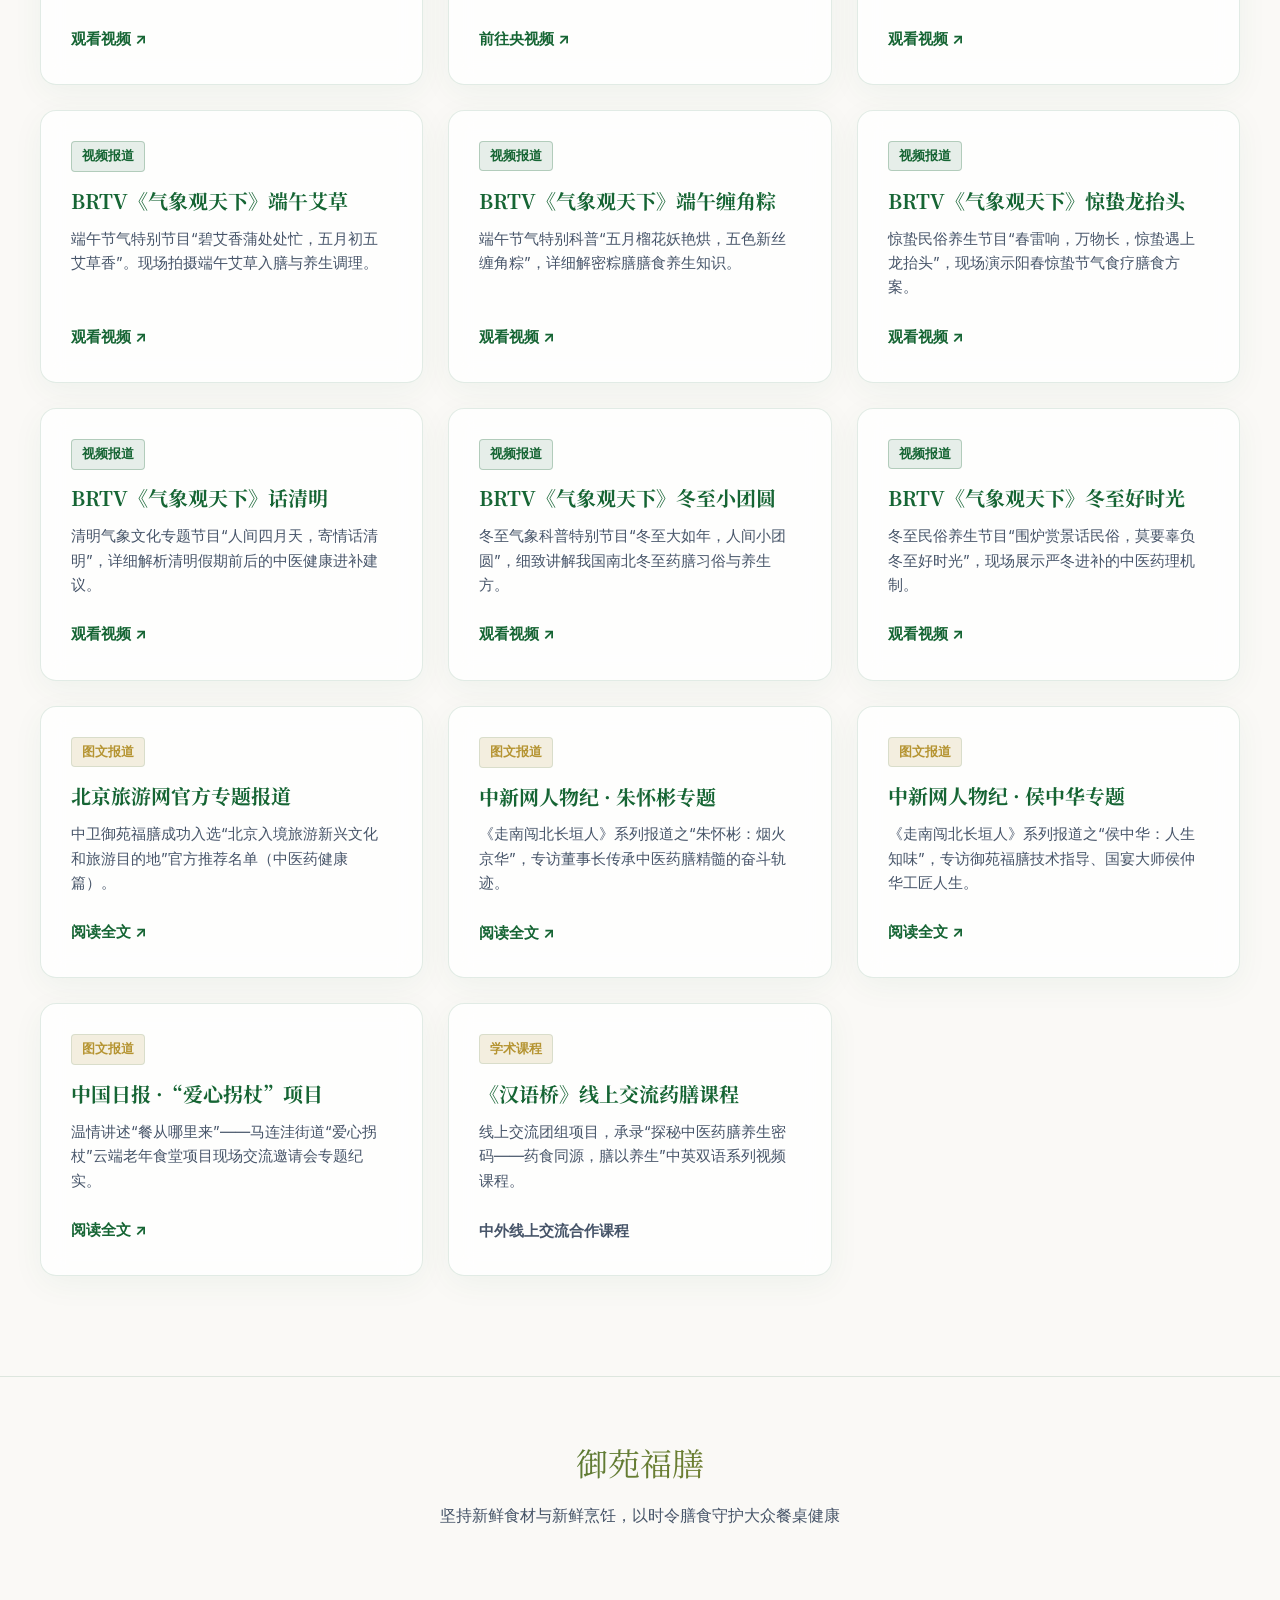
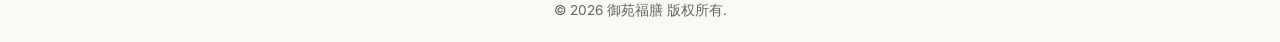
==== commit bae430b0: "style: change footer slogan to reflect low-key healthy dining branding instead of high-end luxury" ====
--- a/index.html
+++ b/index.html
@@ -679,7 +679,7 @@
         <div class="container">
             <div class="footer-content">
                 <div class="footer-logo">御苑福膳</div>
-                <p>传承千年饮食文化，打造现代高奢体验</p>
+                <p>坚持新鲜食材与新鲜烹饪，以时令膳食守护大众餐桌健康</p>
             </div>
             <div class="footer-bottom">
                 <p>&copy; 2026 御苑福膳 版权所有.</p>
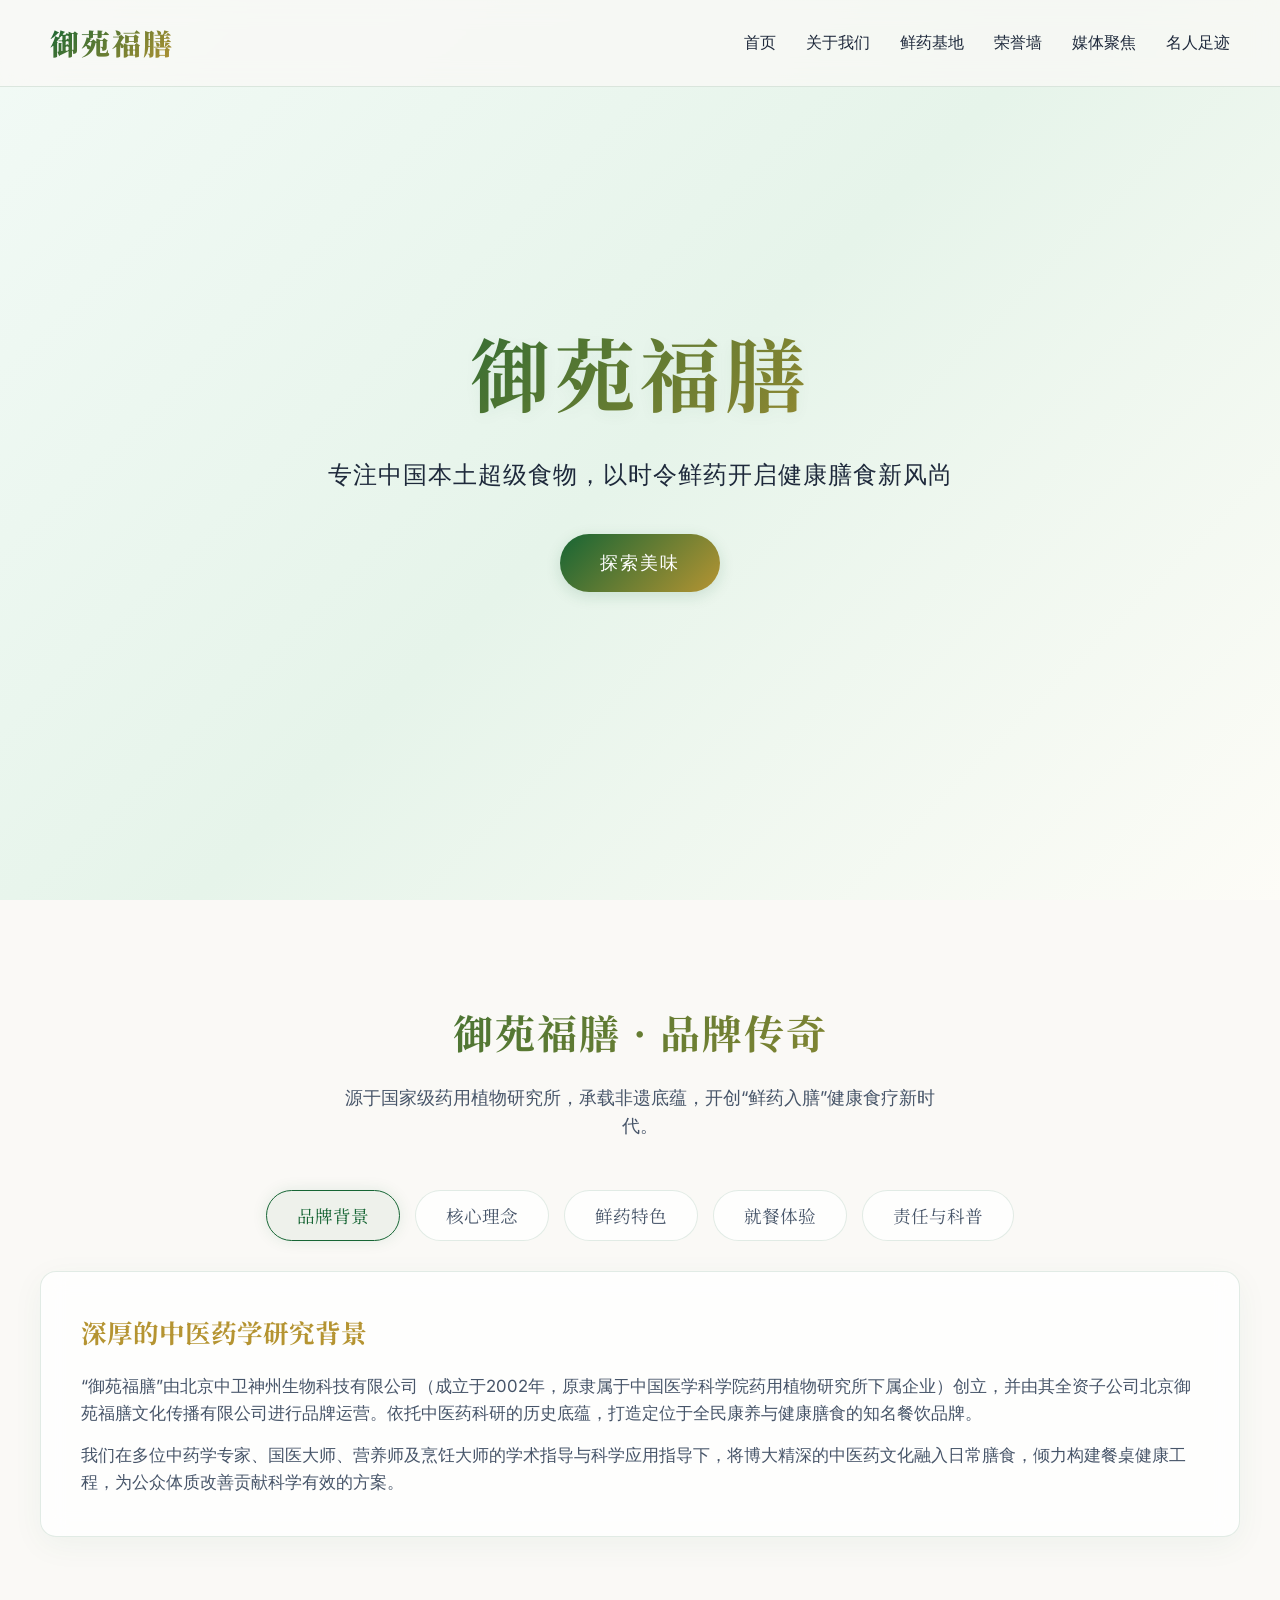
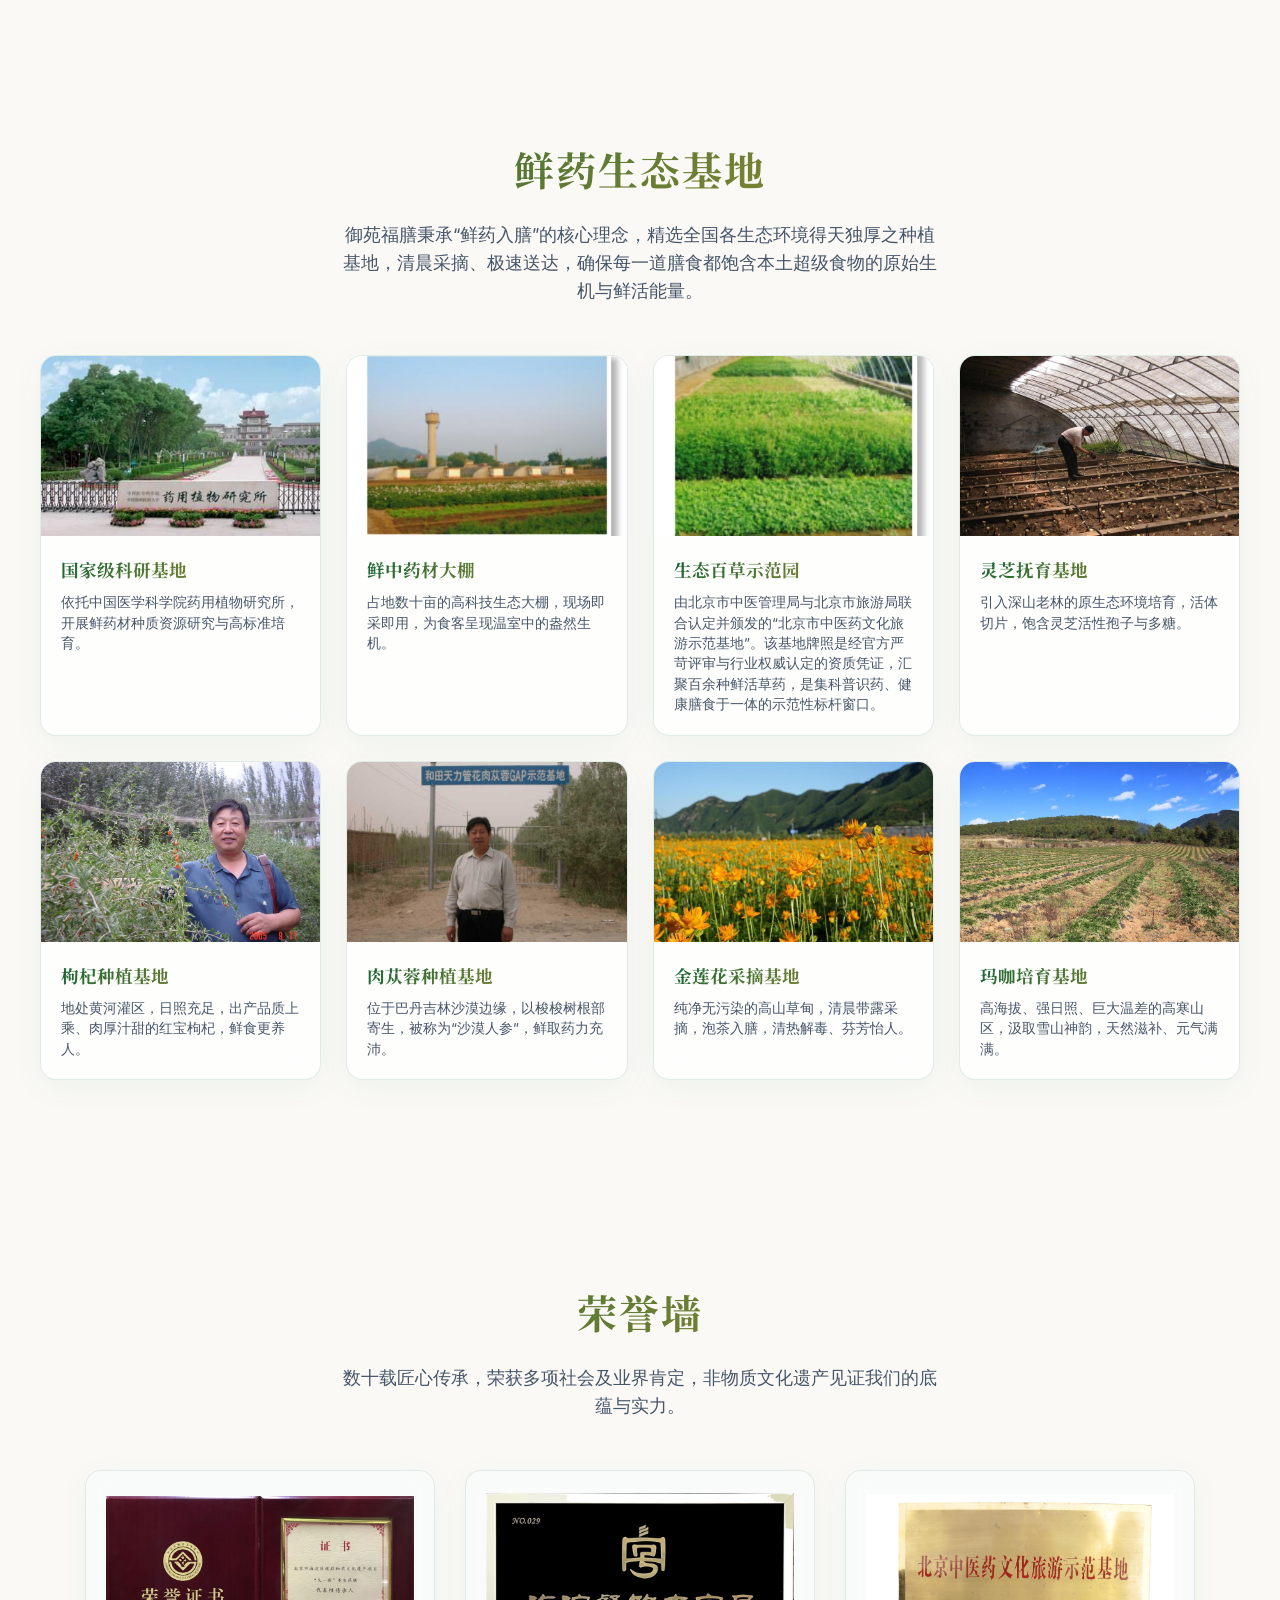
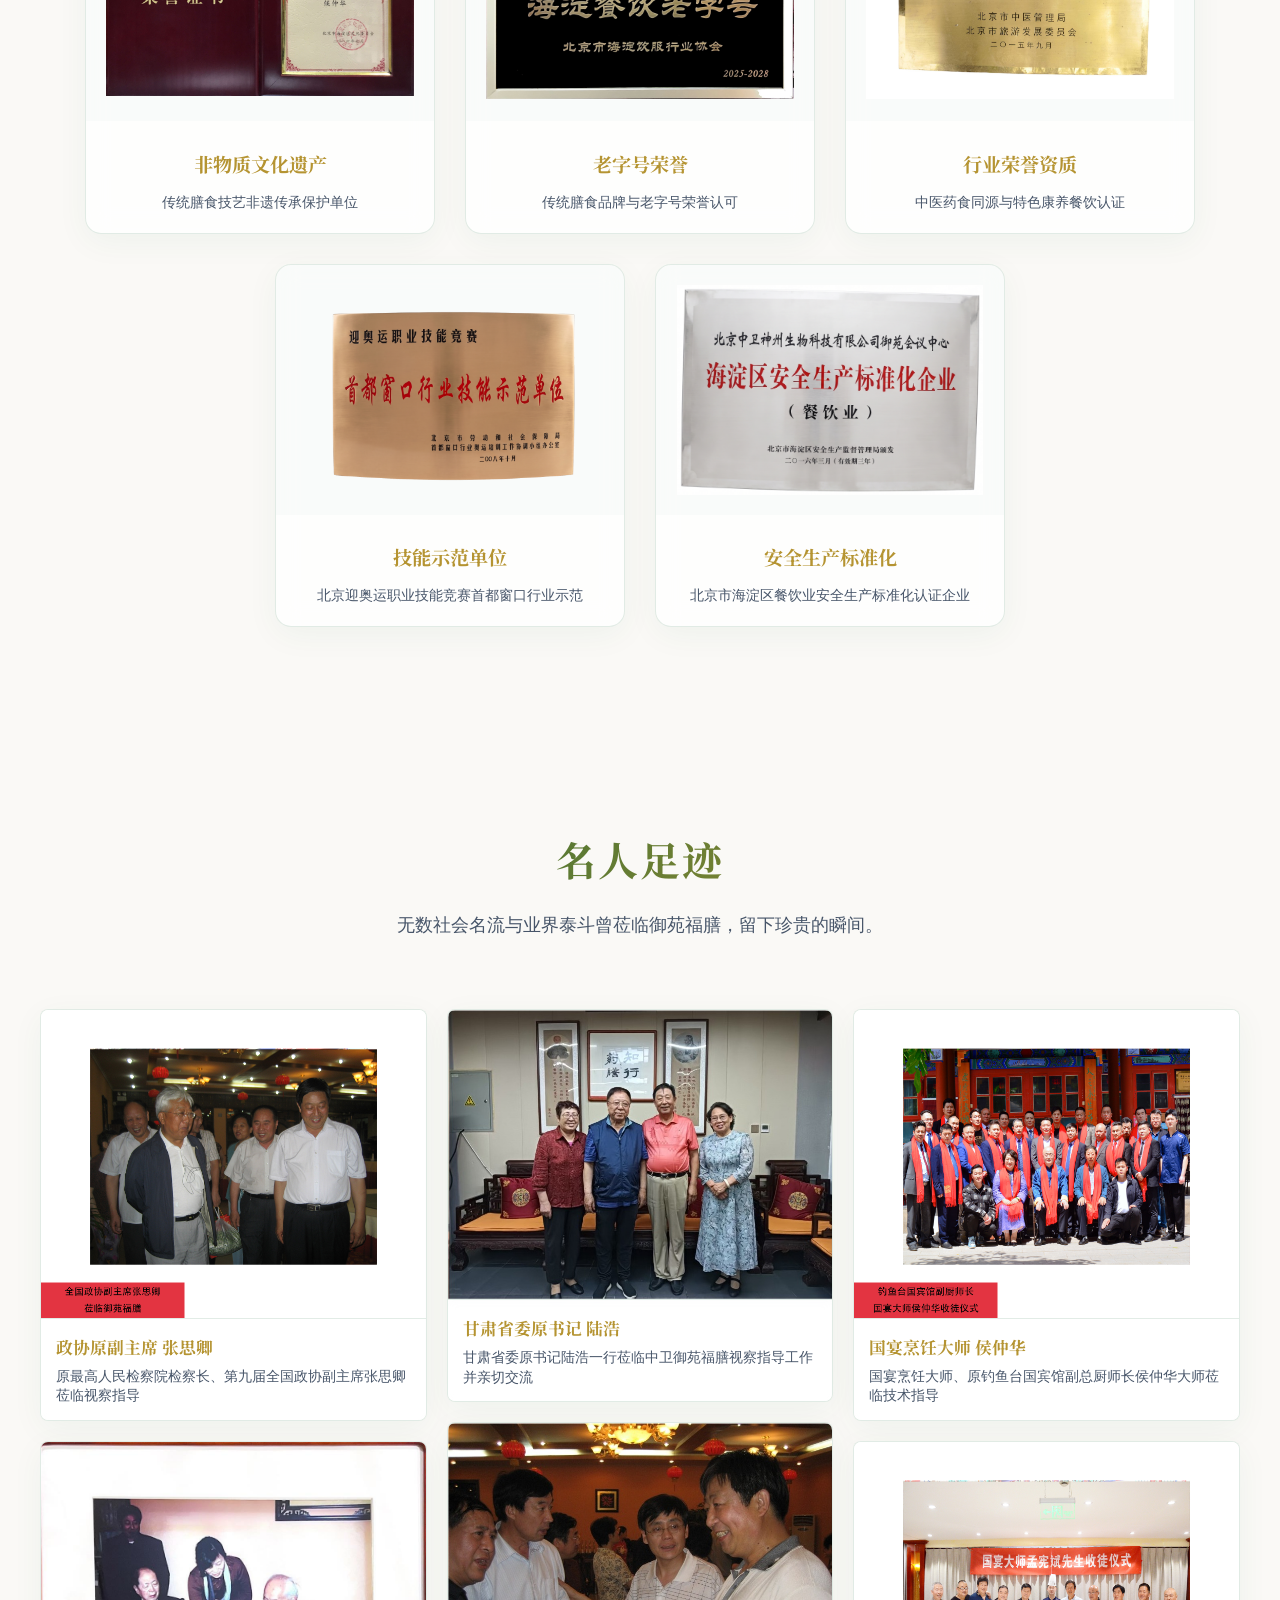
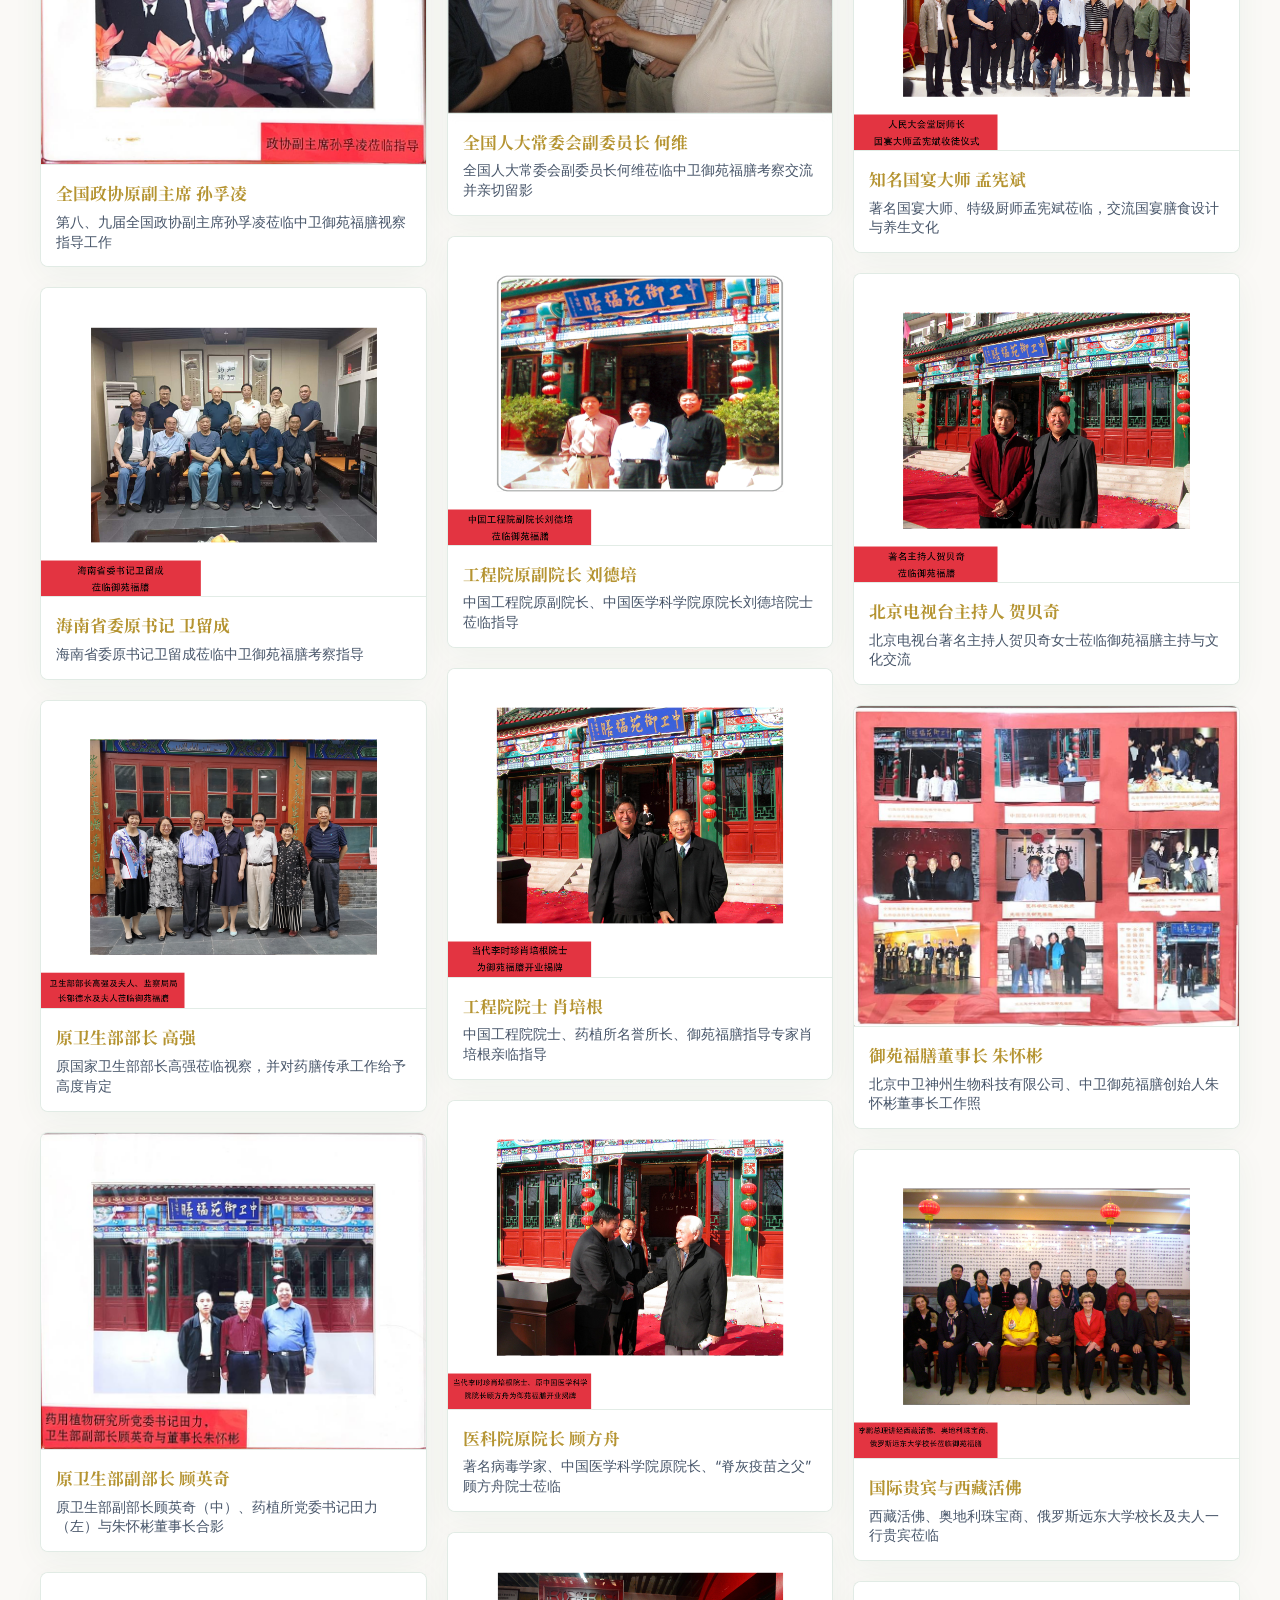
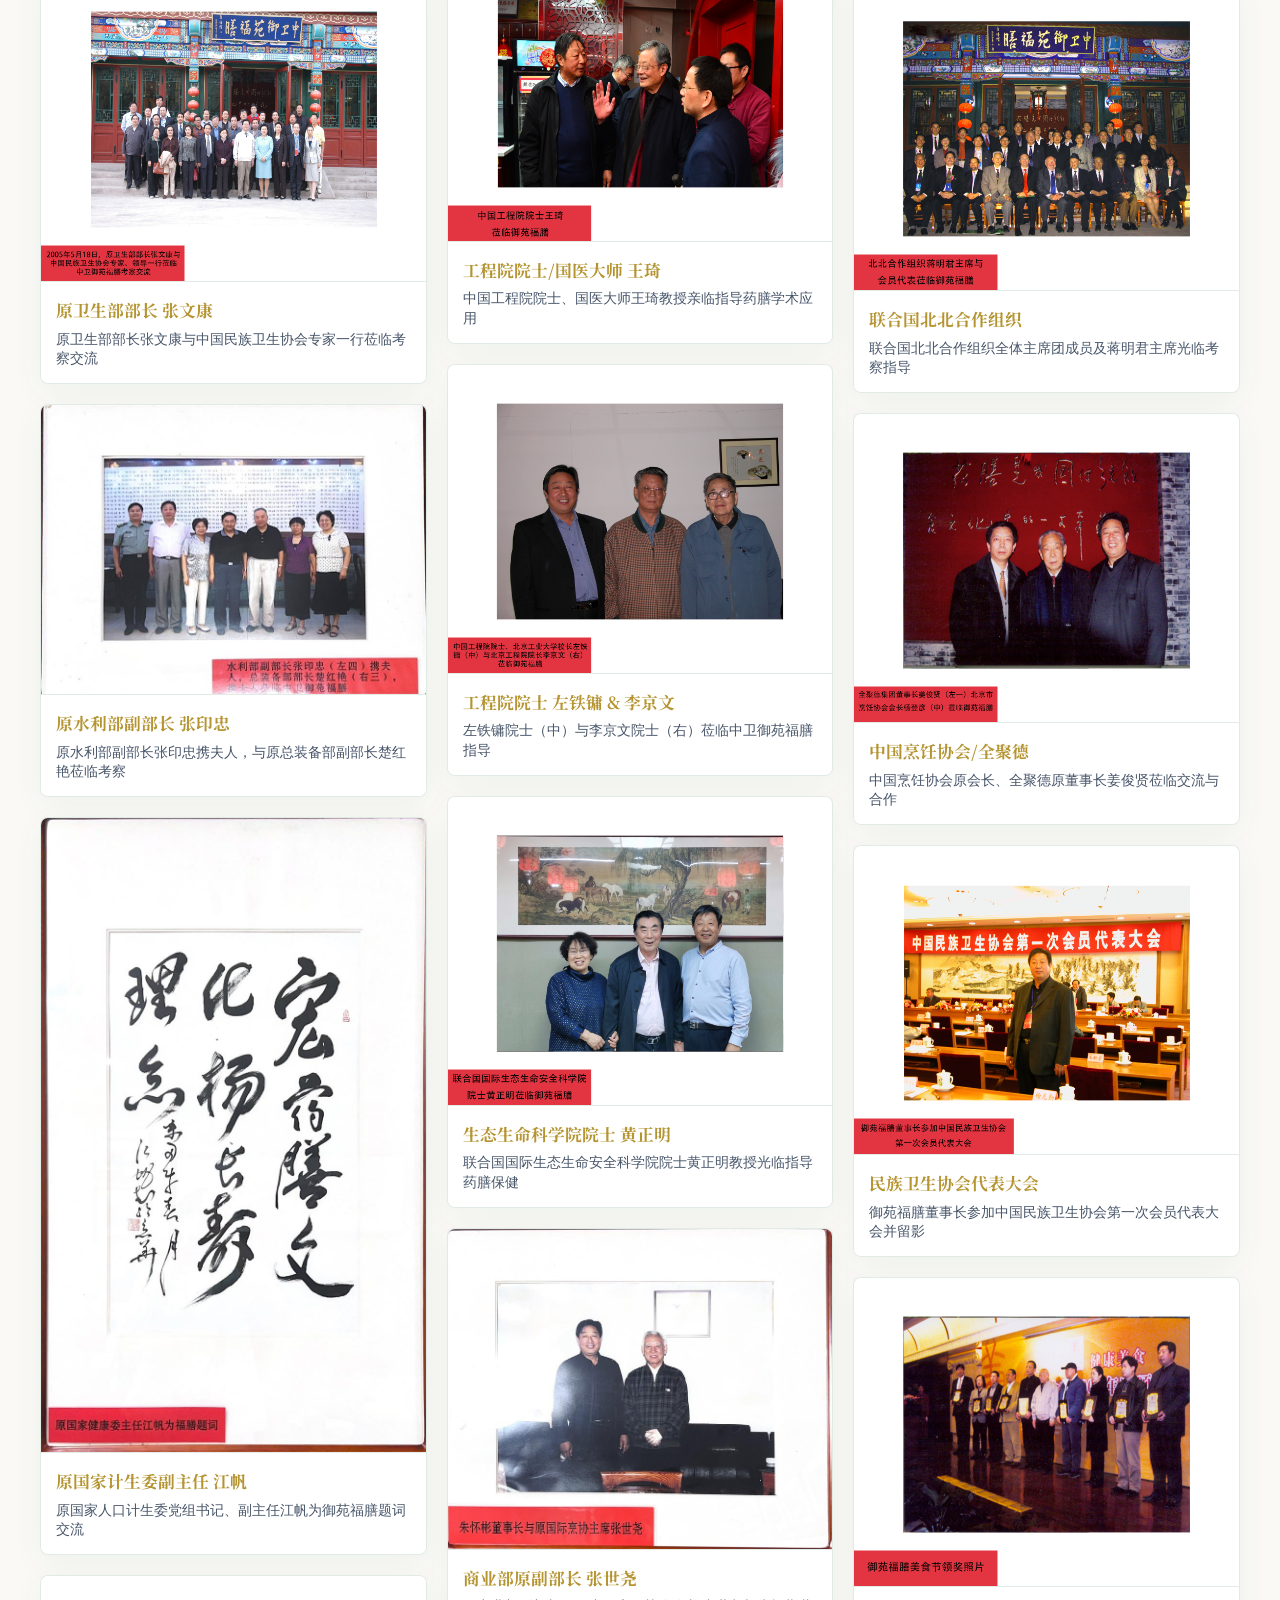
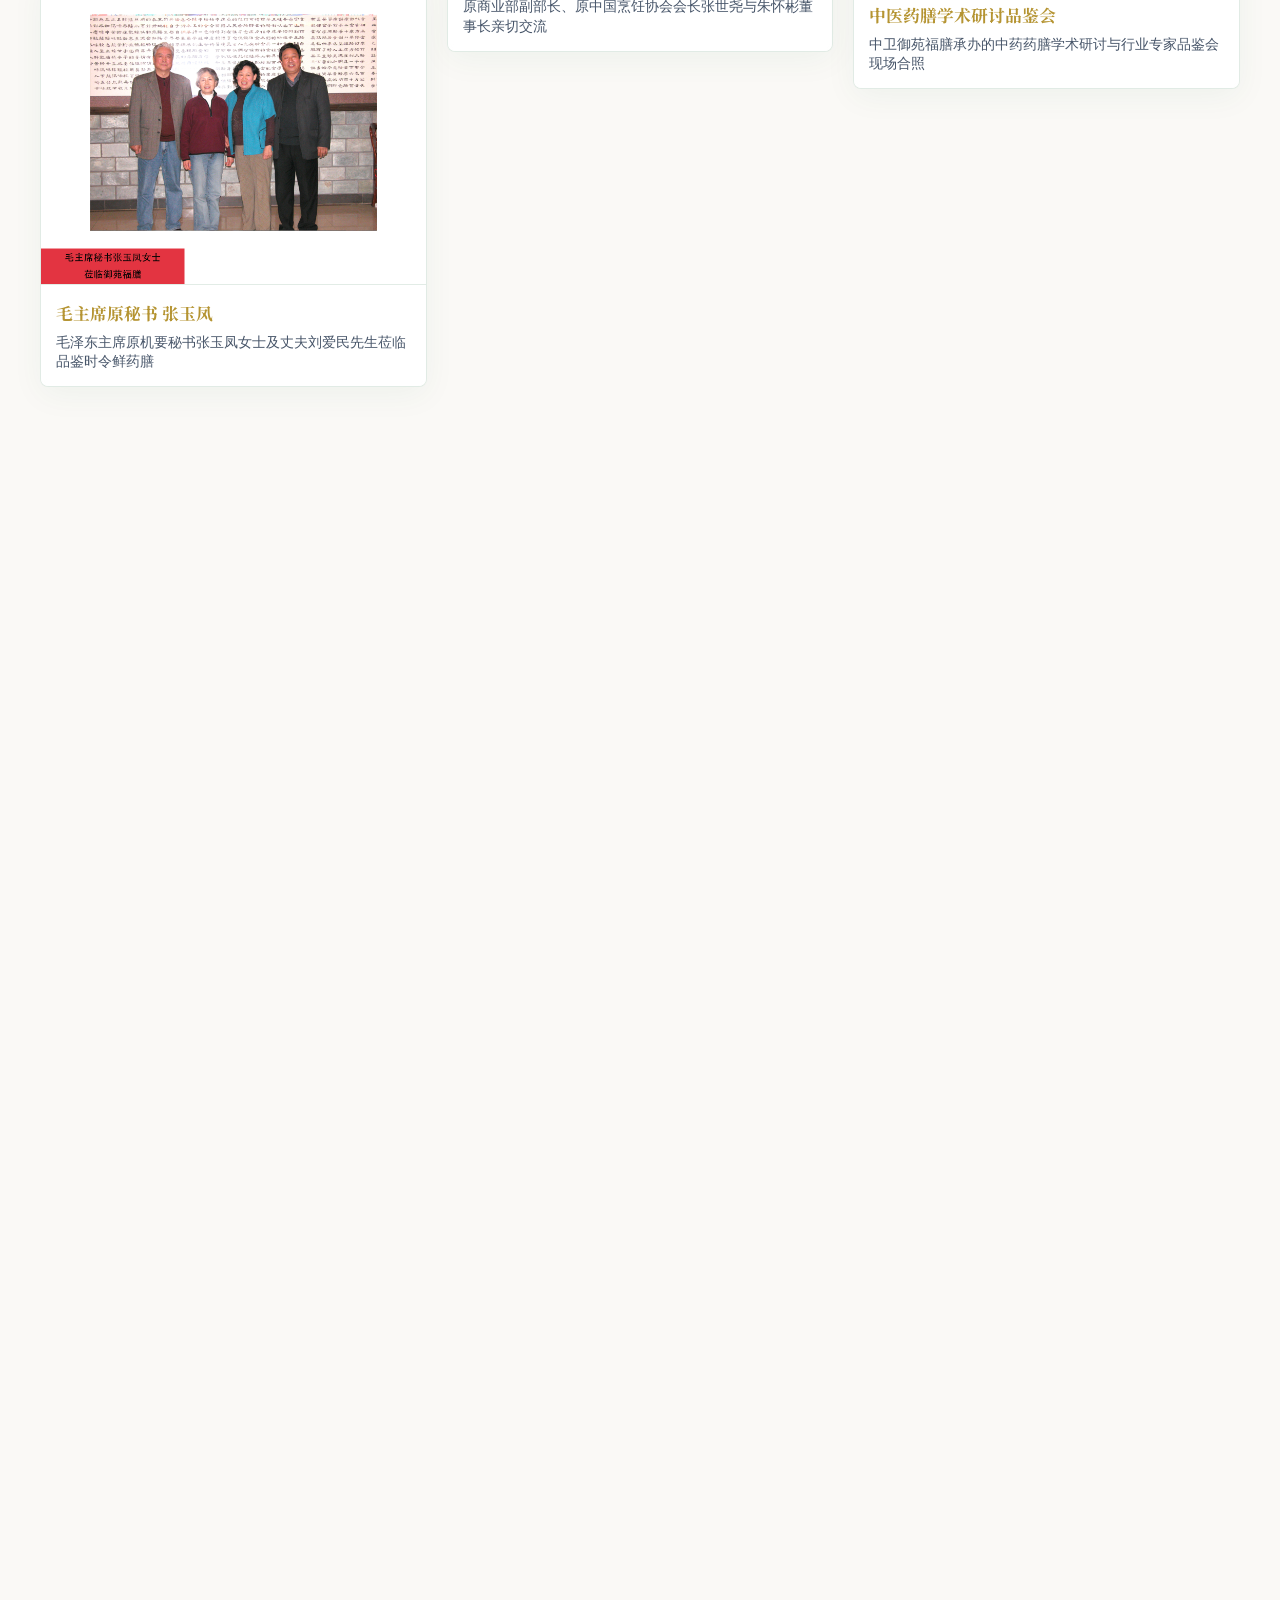
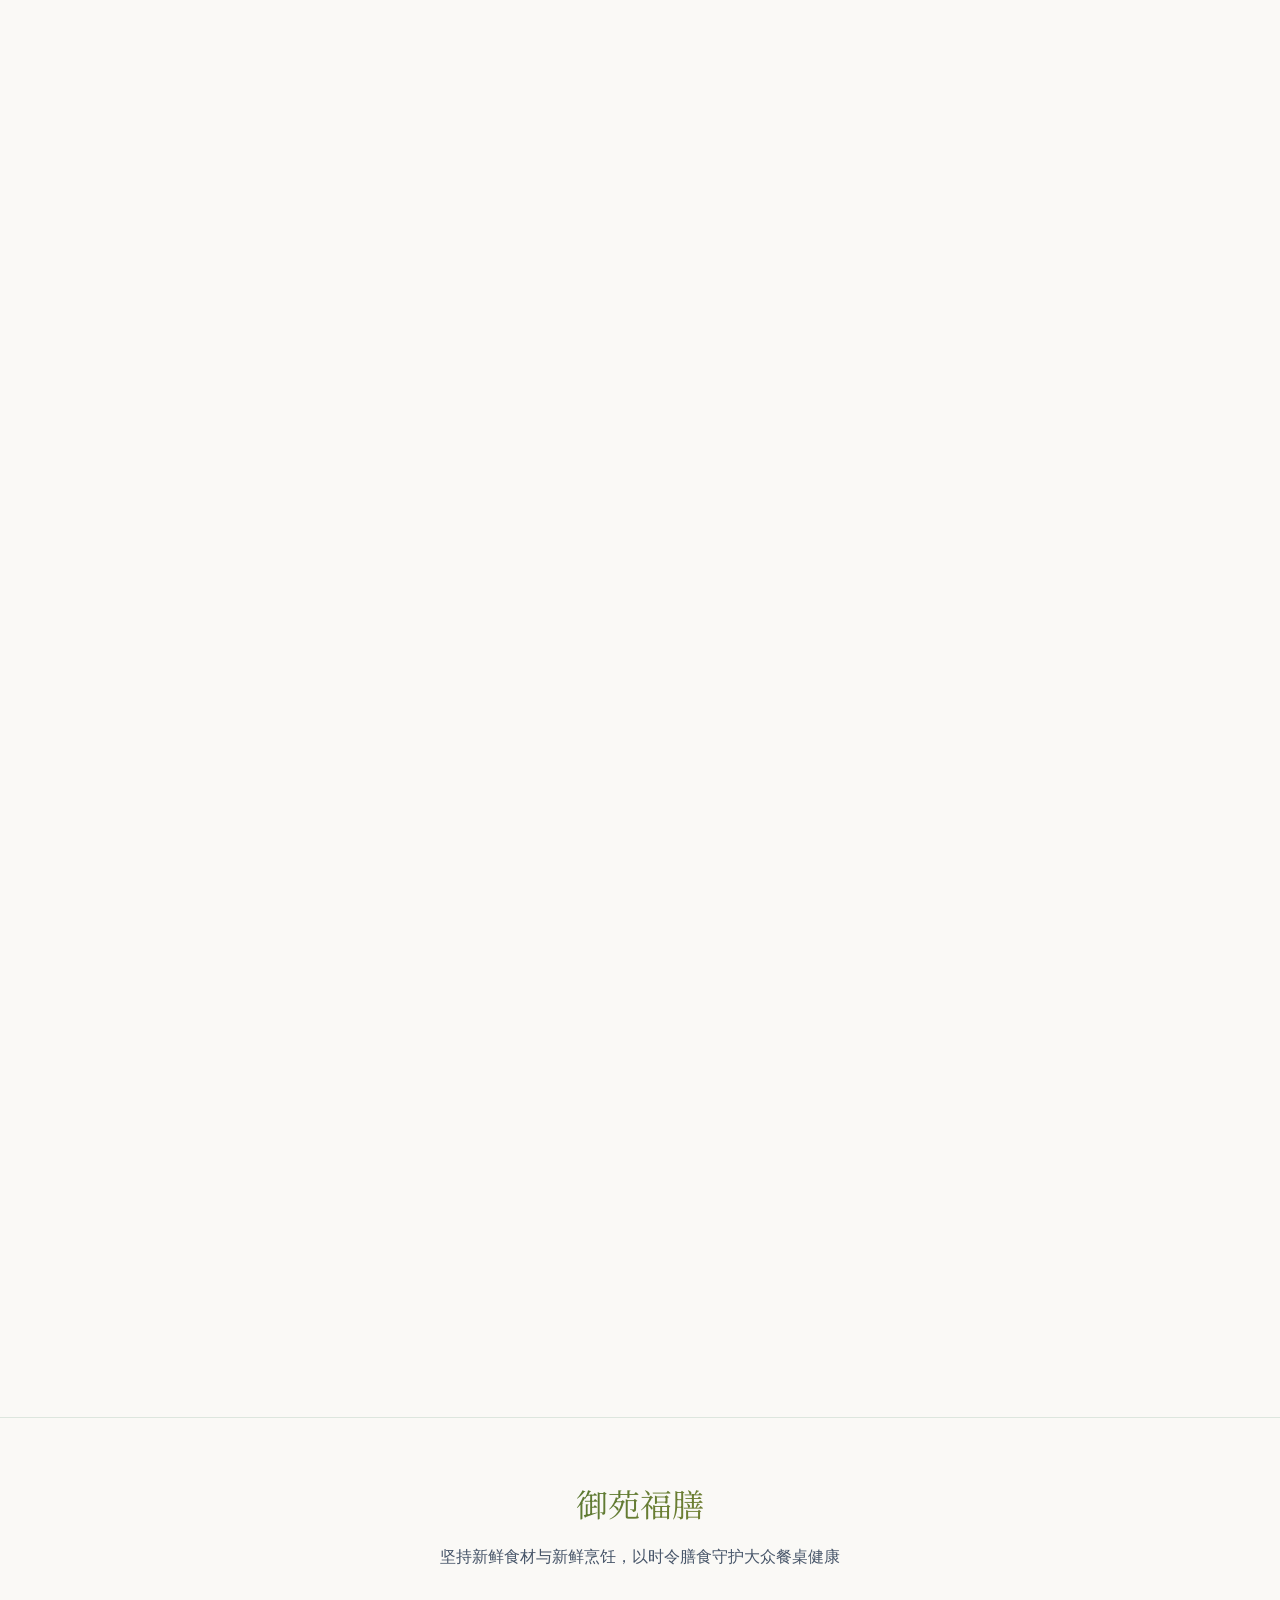
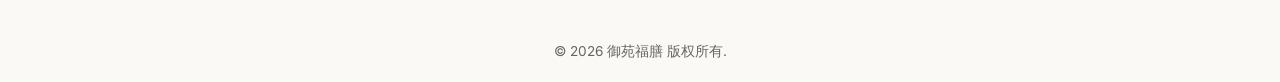
==== commit af7db55d: "feat: standardise image names to alphanumeric, add Yuyuan Fushan brand subsidiary description, and e" ====
--- a/index.html
+++ b/index.html
@@ -58,7 +58,7 @@
                     <div class="tab-pane active" id="bg">
                         <div class="glass-card tab-card">
                             <h3>深厚的中医药学研究背景</h3>
-                            <p>“御苑福膳”由北京中卫神州生物科技有限公司（成立于2002年，原隶属于中国医学科学院药用植物研究所下属企业）创立。依托中医药科研的历史底蕴，打造定位于全民康养与健康膳食的知名餐饮品牌。</p>
+                            <p>“御苑福膳”由北京中卫神州生物科技有限公司（成立于2002年，原隶属于中国医学科学院药用植物研究所下属企业）创立，并由其全资子公司北京御苑福膳文化传播有限公司进行品牌运营。依托中医药科研的历史底蕴，打造定位于全民康养与健康膳食的知名餐饮品牌。</p>
                             <p>我们在多位中药学专家、国医大师、营养师及烹饪大师的学术指导与科学应用指导下，将博大精深的中医药文化融入日常膳食，倾力构建餐桌健康工程，为公众体质改善贡献科学有效的方案。</p>
                         </div>
                     </div>
@@ -101,7 +101,7 @@
                             </div>
                             <div class="info-block" style="display: flex; align-items: center; justify-content: center;">
                                 <div class="base-card glass-card hover-glow" style="margin: 0; width: 100%; border-radius: 12px; cursor: pointer; overflow: hidden;">
-                                    <img src="assets/images/基地/科研基地.jpg" alt="国家级中药研发生态基地一览" class="base-img" style="height: 180px; width: 100%; object-fit: cover; padding: 0; background: rgba(0,0,0,0.05);">
+                                    <img src="assets/images/base_research.jpg" alt="国家级中药研发生态基地一览" class="base-img" style="height: 180px; width: 100%; object-fit: cover; padding: 0; background: rgba(0,0,0,0.05);">
                                     <div class="base-info" style="padding: 12px 15px; text-align: left;">
                                         <h3 style="font-size: 1.05rem; margin-bottom: 5px; color: var(--primary-gold);">国家级鲜中药材基地一览</h3>
                                         <p style="font-size: 0.82rem; line-height: 1.3; margin: 0; color: var(--text-muted);">涵盖肖培根院士学术指导的灵芝、金莲花、枸杞等全国研发生态基地</p>
@@ -149,7 +149,7 @@
                 <!-- Base 1 -->
                 <div class="base-card glass-card hover-glow">
                     <div class="base-img-container">
-                        <img src="assets/images/基地/科研基地.jpg" alt="国家级科研基地" class="base-img" loading="lazy">
+                        <img src="assets/images/base_research.jpg" alt="国家级科研基地" class="base-img" loading="lazy">
                     </div>
                     <div class="base-info">
                         <h3>国家级科研基地</h3>
@@ -159,7 +159,7 @@
                 <!-- Base 2 -->
                 <div class="base-card glass-card hover-glow">
                     <div class="base-img-container">
-                        <img src="assets/images/基地/鲜药材基地1.jpg" alt="鲜中药材大棚" class="base-img" loading="lazy">
+                        <img src="assets/images/base_greenhouse.jpg" alt="鲜中药材大棚" class="base-img" loading="lazy">
                     </div>
                     <div class="base-info">
                         <h3>鲜中药材大棚</h3>
@@ -169,17 +169,17 @@
                 <!-- Base 3 -->
                 <div class="base-card glass-card hover-glow">
                     <div class="base-img-container">
-                        <img src="assets/images/基地/鲜药材基地2.jpg" alt="生态百草示范园" class="base-img" loading="lazy">
+                        <img src="assets/images/base_demogarden.jpg" alt="生态百草示范园" class="base-img" loading="lazy">
                     </div>
                     <div class="base-info">
                         <h3>生态百草示范园</h3>
-                        <p>北京市中医管理局认定并颁发牌照的权威中医药文化示范基地，汇聚百余种鲜活中草药，是集科普、识药、健康膳食于一体的官方示范窗口。</p>
+                        <p>由北京市中医管理局与北京市旅游局联合认定并颁发的“北京市中医药文化旅游示范基地”。该基地牌照是经官方严苛评审与行业权威认定的资质凭证，汇聚百余种鲜活草药，是集科普识药、健康膳食于一体的示范性标杆窗口。</p>
                     </div>
                 </div>
                 <!-- Base 4 -->
                 <div class="base-card glass-card hover-glow">
                     <div class="base-img-container">
-                        <img src="assets/images/基地/灵芝基地.jpg" alt="灵芝抚育基地" class="base-img" loading="lazy">
+                        <img src="assets/images/base_lingzhi.jpg" alt="灵芝抚育基地" class="base-img" loading="lazy">
                     </div>
                     <div class="base-info">
                         <h3>灵芝抚育基地</h3>
@@ -189,7 +189,7 @@
                 <!-- Base 5 -->
                 <div class="base-card glass-card hover-glow">
                     <div class="base-img-container">
-                        <img src="assets/images/基地/枸杞基地.jpg" alt="枸杞种植基地" class="base-img" loading="lazy">
+                        <img src="assets/images/base_gouqi.jpg" alt="枸杞种植基地" class="base-img" loading="lazy">
                     </div>
                     <div class="base-info">
                         <h3>枸杞种植基地</h3>
@@ -199,7 +199,7 @@
                 <!-- Base 6 -->
                 <div class="base-card glass-card hover-glow">
                     <div class="base-img-container">
-                        <img src="assets/images/基地/肉苁蓉基地.jpg" alt="肉苁蓉种植基地" class="base-img" loading="lazy">
+                        <img src="assets/images/base_roucongrong.jpg" alt="肉苁蓉种植基地" class="base-img" loading="lazy">
                     </div>
                     <div class="base-info">
                         <h3>肉苁蓉种植基地</h3>
@@ -209,7 +209,7 @@
                 <!-- Base 7 -->
                 <div class="base-card glass-card hover-glow">
                     <div class="base-img-container">
-                        <img src="assets/images/基地/金莲花基地.jpg" alt="金莲花采摘基地" class="base-img" loading="lazy">
+                        <img src="assets/images/base_jinlianhua.jpg" alt="金莲花采摘基地" class="base-img" loading="lazy">
                     </div>
                     <div class="base-info">
                         <h3>金莲花采摘基地</h3>
@@ -219,7 +219,7 @@
                 <!-- Base 8 -->
                 <div class="base-card glass-card hover-glow">
                     <div class="base-img-container">
-                        <img src="assets/images/基地/玛咖基地.jpg" alt="玛咖培育基地" class="base-img" loading="lazy">
+                        <img src="assets/images/base_maka.jpg" alt="玛咖培育基地" class="base-img" loading="lazy">
                     </div>
                     <div class="base-info">
                         <h3>玛咖培育基地</h3>
@@ -237,35 +237,35 @@
             <p class="section-desc">数十载匠心传承，荣获多项社会及业界肯定，非物质文化遗产见证我们的底蕴与实力。</p>
             <div class="honor-grid">
                 <div class="honor-card glass-card hover-glow">
-                    <img src="assets/images/非遗证书.jpg" alt="非物质文化遗产证书" class="honor-img">
+                    <img src="assets/images/ich_certificate.jpg" alt="非物质文化遗产证书" class="honor-img">
                     <div class="honor-info">
                         <h3>非物质文化遗产</h3>
                         <p>传统膳食技艺非遗传承保护单位</p>
                     </div>
                 </div>
                 <div class="honor-card glass-card hover-glow">
-                    <img src="assets/images/老字号.jpg" alt="老字号荣誉证书" class="honor-img">
+                    <img src="assets/images/time_honored_brand.jpg" alt="老字号荣誉证书" class="honor-img">
                     <div class="honor-info">
                         <h3>老字号荣誉</h3>
                         <p>传统膳食品牌与老字号荣誉认可</p>
                     </div>
                 </div>
                 <div class="honor-card glass-card hover-glow">
-                    <img src="assets/images/荣誉.JPG" alt="行业荣誉牌匾" class="honor-img">
+                    <img src="assets/images/honor_plaque.jpg" alt="行业荣誉牌匾" class="honor-img">
                     <div class="honor-info">
                         <h3>行业荣誉资质</h3>
                         <p>中医药食同源与特色康养餐饮认证</p>
                     </div>
                 </div>
                 <div class="honor-card glass-card hover-glow">
-                    <img src="assets/images/技能示范.png" alt="技能示范单位牌匾" class="honor-img">
+                    <img src="assets/images/skills_demo.png" alt="技能示范单位牌匾" class="honor-img">
                     <div class="honor-info">
                         <h3>技能示范单位</h3>
                         <p>北京迎奥运职业技能竞赛首都窗口行业示范</p>
                     </div>
                 </div>
                 <div class="honor-card glass-card hover-glow">
-                    <img src="assets/images/安全生产.png" alt="安全生产标准化牌匾" class="honor-img">
+                    <img src="assets/images/safety_production.png" alt="安全生产标准化牌匾" class="honor-img">
                     <div class="honor-info">
                         <h3>安全生产标准化</h3>
                         <p>北京市海淀区餐饮业安全生产标准化认证企业</p>
@@ -287,7 +287,7 @@
                 <!-- ================= 1. 政治与历史要员 ================= -->
                 <!-- 张思卿 -->
                 <div class="masonry-item glass-card photo-card">
-                    <img src="assets/images/张思卿.jpg" alt="张思卿" loading="lazy">
+                    <img src="assets/images/zhang_siqing.jpg" alt="张思卿" loading="lazy">
                     <div class="photo-caption">
                         <h4>政协原副主席 张思卿</h4>
                         <p>原最高人民检察院检察长、第九届全国政协副主席张思卿莅临视察指导</p>
@@ -295,7 +295,7 @@
                 </div>
                 <!-- 孙孚凌 -->
                 <div class="masonry-item glass-card photo-card">
-                    <img src="assets/images/孙孚凌.jpg" alt="孙孚凌" loading="lazy">
+                    <img src="assets/images/sun_fuling.jpg" alt="孙孚凌" loading="lazy">
                     <div class="photo-caption">
                         <h4>全国政协原副主席 孙孚凌</h4>
                         <p>第八、九届全国政协副主席孙孚凌莅临中卫御苑福膳视察指导工作</p>
@@ -303,7 +303,7 @@
                 </div>
                 <!-- 卫留成 -->
                 <div class="masonry-item glass-card photo-card">
-                    <img src="assets/images/海南省委书记卫留成莅临御苑福膳.jpg" alt="卫留成" loading="lazy">
+                    <img src="assets/images/wei_liucheng.jpg" alt="卫留成" loading="lazy">
                     <div class="photo-caption">
                         <h4>海南省委原书记 卫留成</h4>
                         <p>海南省委原书记卫留成莅临中卫御苑福膳考察指导</p>
@@ -311,7 +311,7 @@
                 </div>
                 <!-- 高强 -->
                 <div class="masonry-item glass-card photo-card">
-                    <img src="assets/images/高强.jpg" alt="高强" loading="lazy">
+                    <img src="assets/images/gao_qiang.jpg" alt="高强" loading="lazy">
                     <div class="photo-caption">
                         <h4>原卫生部部长 高强</h4>
                         <p>原国家卫生部部长高强莅临视察，并对药膳传承工作给予高度肯定</p>
@@ -319,7 +319,7 @@
                 </div>
                 <!-- 顾英奇 -->
                 <div class="masonry-item glass-card photo-card">
-                    <img src="assets/images/顾英奇.jpg" alt="顾英奇" loading="lazy">
+                    <img src="assets/images/gu_yingqi.jpg" alt="顾英奇" loading="lazy">
                     <div class="photo-caption">
                         <h4>原卫生部副部长 顾英奇</h4>
                         <p>原卫生部副部长顾英奇（中）、药植所党委书记田力（左）与朱怀彬董事长合影</p>
@@ -327,7 +327,7 @@
                 </div>
                 <!-- 张文康 -->
                 <div class="masonry-item glass-card photo-card">
-                    <img src="assets/images/2005年5月18日，原卫生部部长张文康与中国民族卫生协会专家、领导一行莅临中卫御苑福膳考察交流.jpg" alt="张文康" loading="lazy">
+                    <img src="assets/images/zhang_wenkang.jpg" alt="张文康" loading="lazy">
                     <div class="photo-caption">
                         <h4>原卫生部部长 张文康</h4>
                         <p>原卫生部部长张文康与中国民族卫生协会专家一行莅临考察交流</p>
@@ -335,7 +335,7 @@
                 </div>
                 <!-- 张印忠 -->
                 <div class="masonry-item glass-card photo-card">
-                    <img src="assets/images/张印忠.jpg" alt="张印忠" loading="lazy">
+                    <img src="assets/images/zhang_yinzhong.jpg" alt="张印忠" loading="lazy">
                     <div class="photo-caption">
                         <h4>原水利部副部长 张印忠</h4>
                         <p>原水利部副部长张印忠携夫人，与原总装备部副部长楚红艳莅临考察</p>
@@ -343,7 +343,7 @@
                 </div>
                 <!-- 江帆 -->
                 <div class="masonry-item glass-card photo-card">
-                    <img src="assets/images/江帆.jpg" alt="江帆" loading="lazy">
+                    <img src="assets/images/jiang_fan.jpg" alt="江帆" loading="lazy">
                     <div class="photo-caption">
                         <h4>原国家计生委副主任 江帆</h4>
                         <p>原国家人口计生委党组书记、副主任江帆为御苑福膳题词交流</p>
@@ -351,7 +351,7 @@
                 </div>
                 <!-- 张玉凤 -->
                 <div class="masonry-item glass-card photo-card">
-                    <img src="assets/images/张玉凤.jpg" alt="张玉凤" loading="lazy">
+                    <img src="assets/images/zhang_yufeng.jpg" alt="张玉凤" loading="lazy">
                     <div class="photo-caption">
                         <h4>毛主席原秘书 张玉凤</h4>
                         <p>毛泽东主席原机要秘书张玉凤女士及丈夫刘爱民先生莅临品鉴时令鲜药膳</p>
@@ -359,7 +359,7 @@
                 </div>
                 <!-- 陆浩 -->
                 <div class="masonry-item glass-card photo-card">
-                    <img src="assets/images/陆浩.jpg" alt="陆浩" loading="lazy">
+                    <img src="assets/images/lu_hao.jpg" alt="陆浩" loading="lazy">
                     <div class="photo-caption">
                         <h4>甘肃省委原书记 陆浩</h4>
                         <p>甘肃省委原书记陆浩一行莅临中卫御苑福膳视察指导工作并亲切交流</p>
@@ -367,7 +367,7 @@
                 </div>
                 <!-- 何维 -->
                 <div class="masonry-item glass-card photo-card">
-                    <img src="assets/images/何维.jpg" alt="何维" loading="lazy">
+                    <img src="assets/images/he_wei.jpg" alt="何维" loading="lazy">
                     <div class="photo-caption">
                         <h4>全国人大常委会副委员长 何维</h4>
                         <p>全国人大常委会副委员长何维莅临中卫御苑福膳考察交流并亲切留影</p>
@@ -377,7 +377,7 @@
                 <!-- ================= 2. 科学、医学与中医药界专家 ================= -->
                 <!-- 刘德培 -->
                 <div class="masonry-item glass-card photo-card">
-                    <img src="assets/images/中国工程院副院长刘德培莅临御苑福膳.jpg" alt="刘德培" loading="lazy">
+                    <img src="assets/images/liu_depei.jpg" alt="刘德培" loading="lazy">
                     <div class="photo-caption">
                         <h4>工程院原副院长 刘德培</h4>
                         <p>中国工程院原副院长、中国医学科学院原院长刘德培院士莅临指导</p>
@@ -385,7 +385,7 @@
                 </div>
                 <!-- 肖培根 -->
                 <div class="masonry-item glass-card photo-card">
-                    <img src="assets/images/肖培根院士.jpg" alt="肖培根" loading="lazy">
+                    <img src="assets/images/xiao_peigen.jpg" alt="肖培根" loading="lazy">
                     <div class="photo-caption">
                         <h4>工程院院士 肖培根</h4>
                         <p>中国工程院院士、药植所名誉所长、御苑福膳指导专家肖培根亲临指导</p>
@@ -393,7 +393,7 @@
                 </div>
                 <!-- 顾方舟 -->
                 <div class="masonry-item glass-card photo-card">
-                    <img src="assets/images/顾方舟.jpg" alt="顾方舟" loading="lazy">
+                    <img src="assets/images/gu_fangzhou.jpg" alt="顾方舟" loading="lazy">
                     <div class="photo-caption">
                         <h4>医科院原院长 顾方舟</h4>
                         <p>著名病毒学家、中国医学科学院原院长、“脊灰疫苗之父”顾方舟院士莅临</p>
@@ -401,7 +401,7 @@
                 </div>
                 <!-- 王琦 -->
                 <div class="masonry-item glass-card photo-card">
-                    <img src="assets/images/中国工程院院士王琦莅临御苑福膳.jpg" alt="王琦" loading="lazy">
+                    <img src="assets/images/wang_qi.jpg" alt="王琦" loading="lazy">
                     <div class="photo-caption">
                         <h4>工程院院士/国医大师 王琦</h4>
                         <p>中国工程院院士、国医大师王琦教授亲临指导药膳学术应用</p>
@@ -409,7 +409,7 @@
                 </div>
                 <!-- 左铁镛与李京文 -->
                 <div class="masonry-item glass-card photo-card">
-                    <img src="assets/images/中国工程院院士、北京工业大学校长左铁镛（中）与北京工程院院长李京文（右） 莅临御苑福膳.jpg" alt="左铁镛 李京文" loading="lazy">
+                    <img src="assets/images/zuo_tieyong_li_jingwen.jpg" alt="左铁镛 李京文" loading="lazy">
                     <div class="photo-caption">
                         <h4>工程院院士 左铁镛 & 李京文</h4>
                         <p>左铁镛院士（中）与李京文院士（右）莅临中卫御苑福膳指导</p>
@@ -417,7 +417,7 @@
                 </div>
                 <!-- 黄正明 -->
                 <div class="masonry-item glass-card photo-card">
-                    <img src="assets/images/黄正明院士.jpg" alt="黄正明" loading="lazy">
+                    <img src="assets/images/huang_zhengming.jpg" alt="黄正明" loading="lazy">
                     <div class="photo-caption">
                         <h4>生态生命科学院院士 黄正明</h4>
                         <p>联合国国际生态生命安全科学院院士黄正明教授光临指导药膳保健</p>
@@ -427,7 +427,7 @@
                 <!-- ================= 3. 专业领域与媒体名流 ================= -->
                 <!-- 张世尧 -->
                 <div class="masonry-item glass-card photo-card">
-                    <img src="assets/images/张世尧.jpg" alt="张世尧" loading="lazy">
+                    <img src="assets/images/zhang_shiyao.jpg" alt="张世尧" loading="lazy">
                     <div class="photo-caption">
                         <h4>商业部原副部长 张世尧</h4>
                         <p>原商业部副部长、原中国烹饪协会会长张世尧与朱怀彬董事长亲切交流</p>
@@ -435,7 +435,7 @@
                 </div>
                 <!-- 侯仲华 -->
                 <div class="masonry-item glass-card photo-card">
-                    <img src="assets/images/侯仲华.jpg" alt="侯仲华" loading="lazy">
+                    <img src="assets/images/hou_zhonghua.jpg" alt="侯仲华" loading="lazy">
                     <div class="photo-caption">
                         <h4>国宴烹饪大师 侯仲华</h4>
                         <p>国宴烹饪大师、原钓鱼台国宾馆副总厨师长侯仲华大师莅临技术指导</p>
@@ -443,7 +443,7 @@
                 </div>
                 <!-- 孟宪斌 -->
                 <div class="masonry-item glass-card photo-card">
-                    <img src="assets/images/孟宪斌.jpg" alt="孟宪斌" loading="lazy">
+                    <img src="assets/images/meng_xianbin.jpg" alt="孟宪斌" loading="lazy">
                     <div class="photo-caption">
                         <h4>知名国宴大师 孟宪斌</h4>
                         <p>著名国宴大师、特级厨师孟宪斌莅临，交流国宴膳食设计与养生文化</p>
@@ -451,7 +451,7 @@
                 </div>
                 <!-- 贺贝奇 -->
                 <div class="masonry-item glass-card photo-card">
-                    <img src="assets/images/著名主持人贺贝奇莅临御苑福膳.jpg" alt="贺贝奇" loading="lazy">
+                    <img src="assets/images/he_beiqi.jpg" alt="贺贝奇" loading="lazy">
                     <div class="photo-caption">
                         <h4>北京电视台主持人 贺贝奇</h4>
                         <p>北京电视台著名主持人贺贝奇女士莅临御苑福膳主持与文化交流</p>
@@ -459,7 +459,7 @@
                 </div>
                 <!-- 朱怀彬 -->
                 <div class="masonry-item glass-card photo-card">
-                    <img src="assets/images/朱怀彬.jpg" alt="朱怀彬" loading="lazy">
+                    <img src="assets/images/zhu_huaibin.jpg" alt="朱怀彬" loading="lazy">
                     <div class="photo-caption">
                         <h4>御苑福膳董事长 朱怀彬</h4>
                         <p>北京中卫神州生物科技有限公司、中卫御苑福膳创始人朱怀彬董事长工作照</p>
@@ -469,7 +469,7 @@
                 <!-- ================= 4. 团体合照、外宾与活动 ================= -->
                 <!-- 西藏活佛及外宾 -->
                 <div class="masonry-item glass-card photo-card">
-                    <img src="assets/images/西藏活佛、奥地利珠宝商、俄罗斯远东大学及夫人.jpg" alt="外宾与活佛" loading="lazy">
+                    <img src="assets/images/tibetan_buddha_foreign_guests.jpg" alt="外宾与活佛" loading="lazy">
                     <div class="photo-caption">
                         <h4>国际贵宾与西藏活佛</h4>
                         <p>西藏活佛、奥地利珠宝商、俄罗斯远东大学校长及夫人一行贵宾莅临</p>
@@ -477,7 +477,7 @@
                 </div>
                 <!-- 北北合作组织 -->
                 <div class="masonry-item glass-card photo-card">
-                    <img src="assets/images/北北合作组织.jpg" alt="北北合作组织" loading="lazy">
+                    <img src="assets/images/north_north_cooperation.jpg" alt="北北合作组织" loading="lazy">
                     <div class="photo-caption">
                         <h4>联合国北北合作组织</h4>
                         <p>联合国北北合作组织全体主席团成员及蒋明君主席光临考察指导</p>
@@ -485,7 +485,7 @@
                 </div>
                 <!-- 全聚德 -->
                 <div class="masonry-item glass-card photo-card">
-                    <img src="assets/images/全聚德.jpg" alt="全聚德" loading="lazy">
+                    <img src="assets/images/quanjude.jpg" alt="全聚德" loading="lazy">
                     <div class="photo-caption">
                         <h4>中国烹饪协会/全聚德</h4>
                         <p>中国烹饪协会原会长、全聚德原董事长姜俊贤莅临交流与合作</p>
@@ -493,7 +493,7 @@
                 </div>
                 <!-- 民族卫生协会大会 -->
                 <div class="masonry-item glass-card photo-card">
-                    <img src="assets/images/御苑福膳董事长参加中国民族卫生协会第一次会员代表大会.jpg" alt="代表大会" loading="lazy">
+                    <img src="assets/images/representing_conference.jpg" alt="代表大会" loading="lazy">
                     <div class="photo-caption">
                         <h4>民族卫生协会代表大会</h4>
                         <p>御苑福膳董事长参加中国民族卫生协会第一次会员代表大会并留影</p>
@@ -501,7 +501,7 @@
                 </div>
                 <!-- 未标题-1 -->
                 <div class="masonry-item glass-card photo-card">
-                    <img src="assets/images/未标题-1.jpg" alt="药膳品鉴研讨会" loading="lazy">
+                    <img src="assets/images/academic_conference.jpg" alt="药膳品鉴研讨会" loading="lazy">
                     <div class="photo-caption">
                         <h4>中医药膳学术研讨品鉴会</h4>
                         <p>中卫御苑福膳承办的中药药膳学术研讨与行业专家品鉴会现场合照</p>
